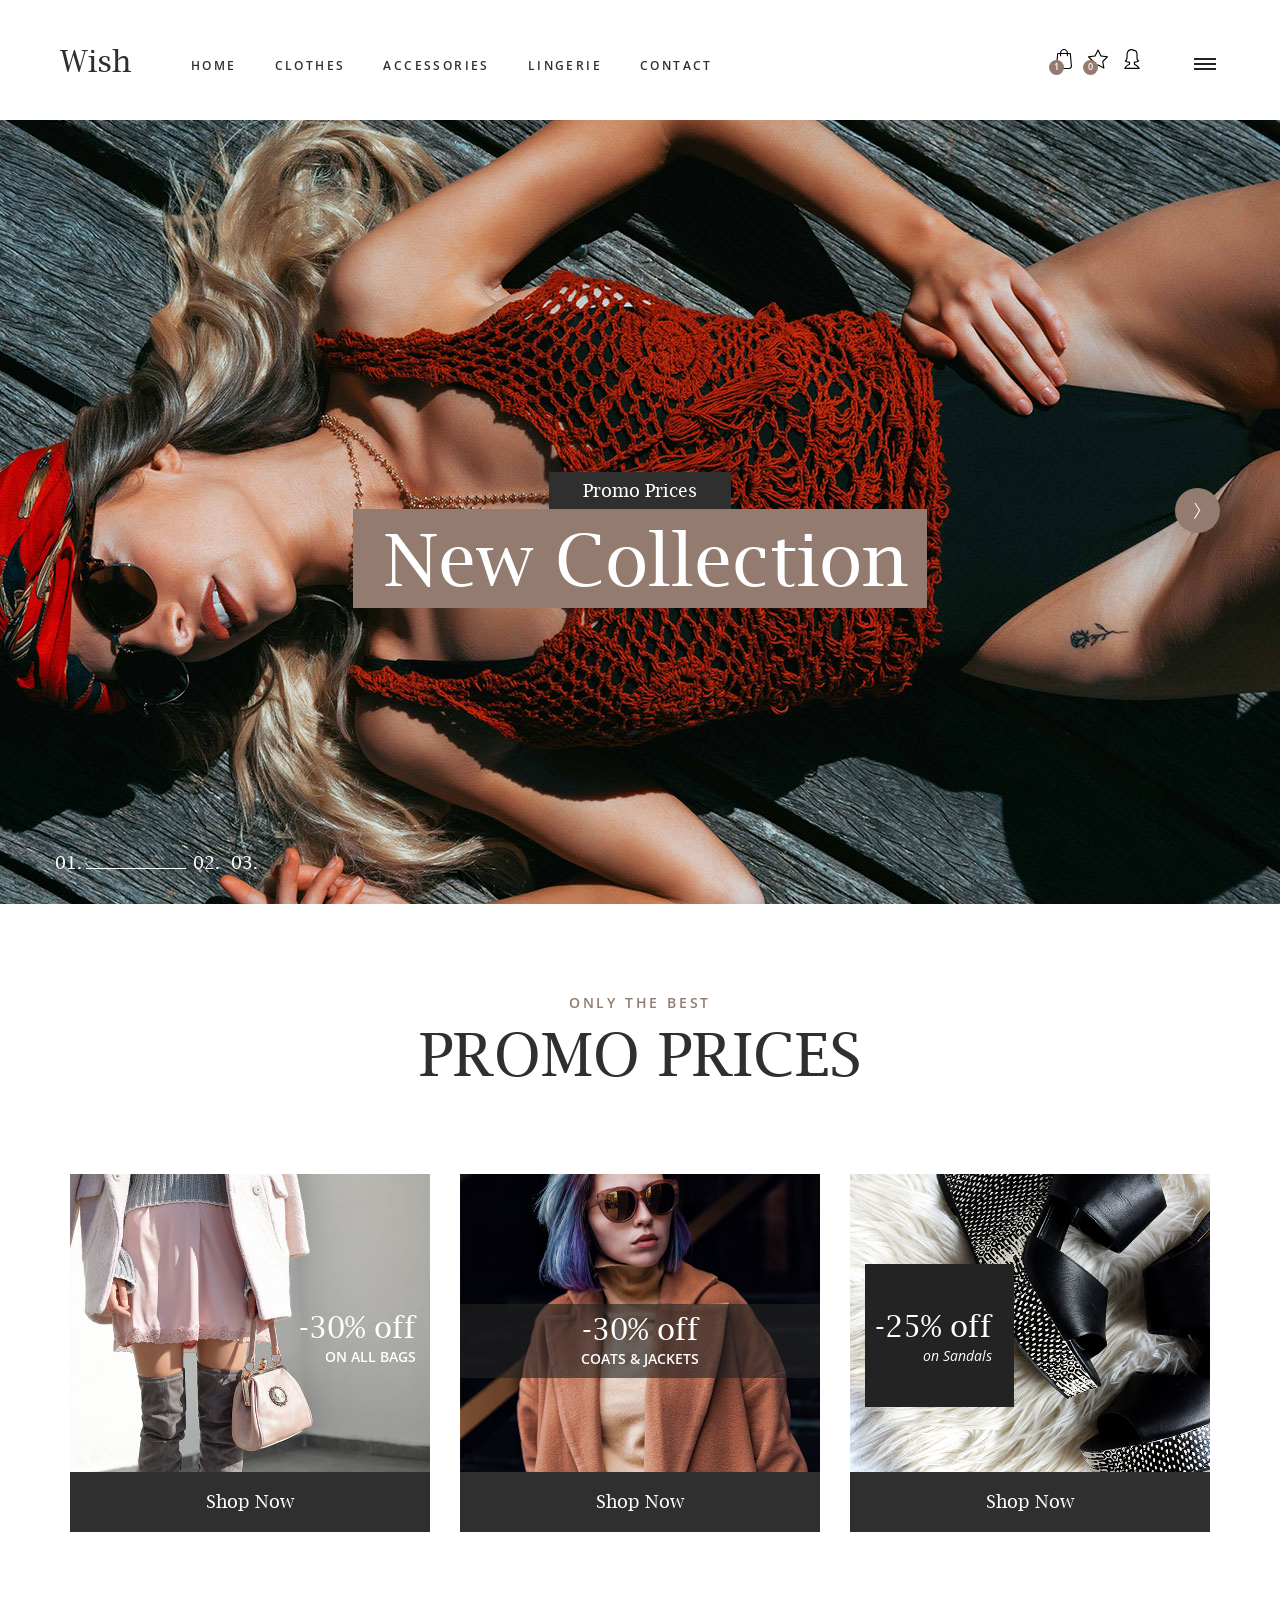
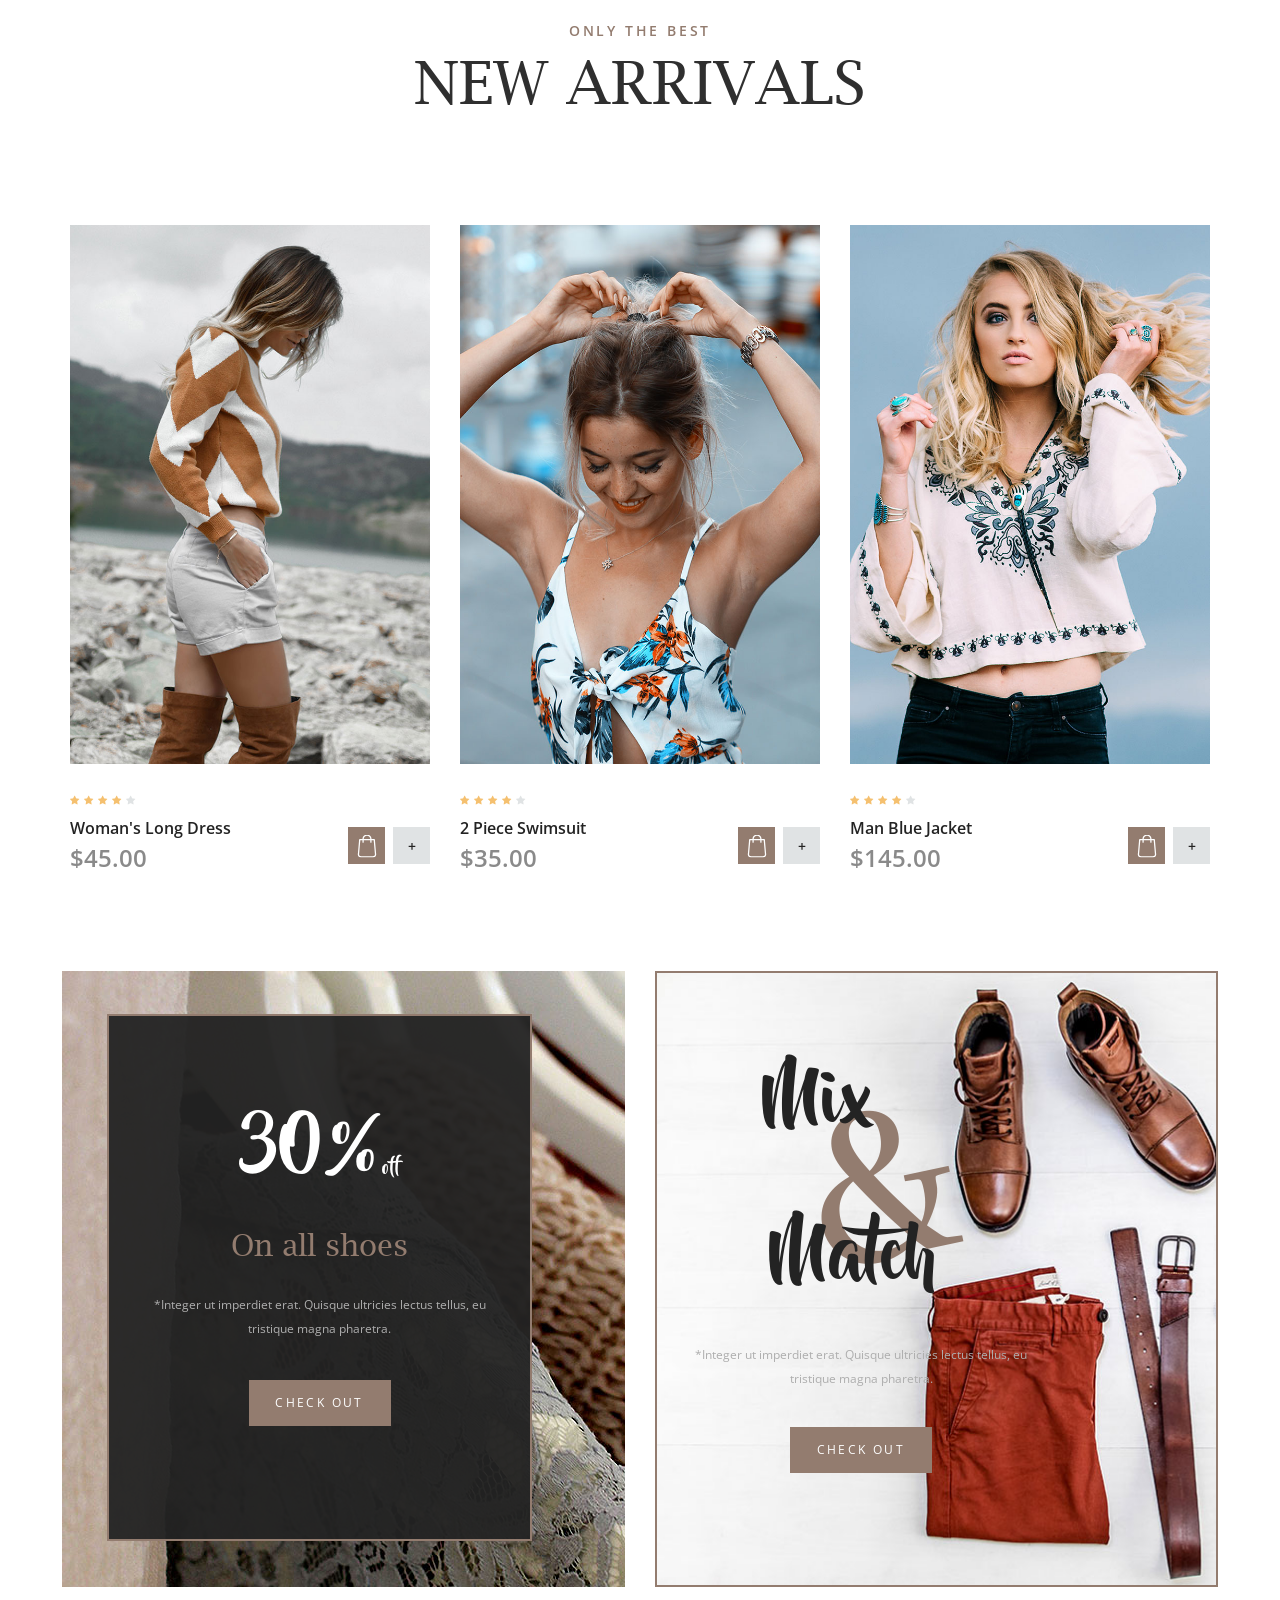
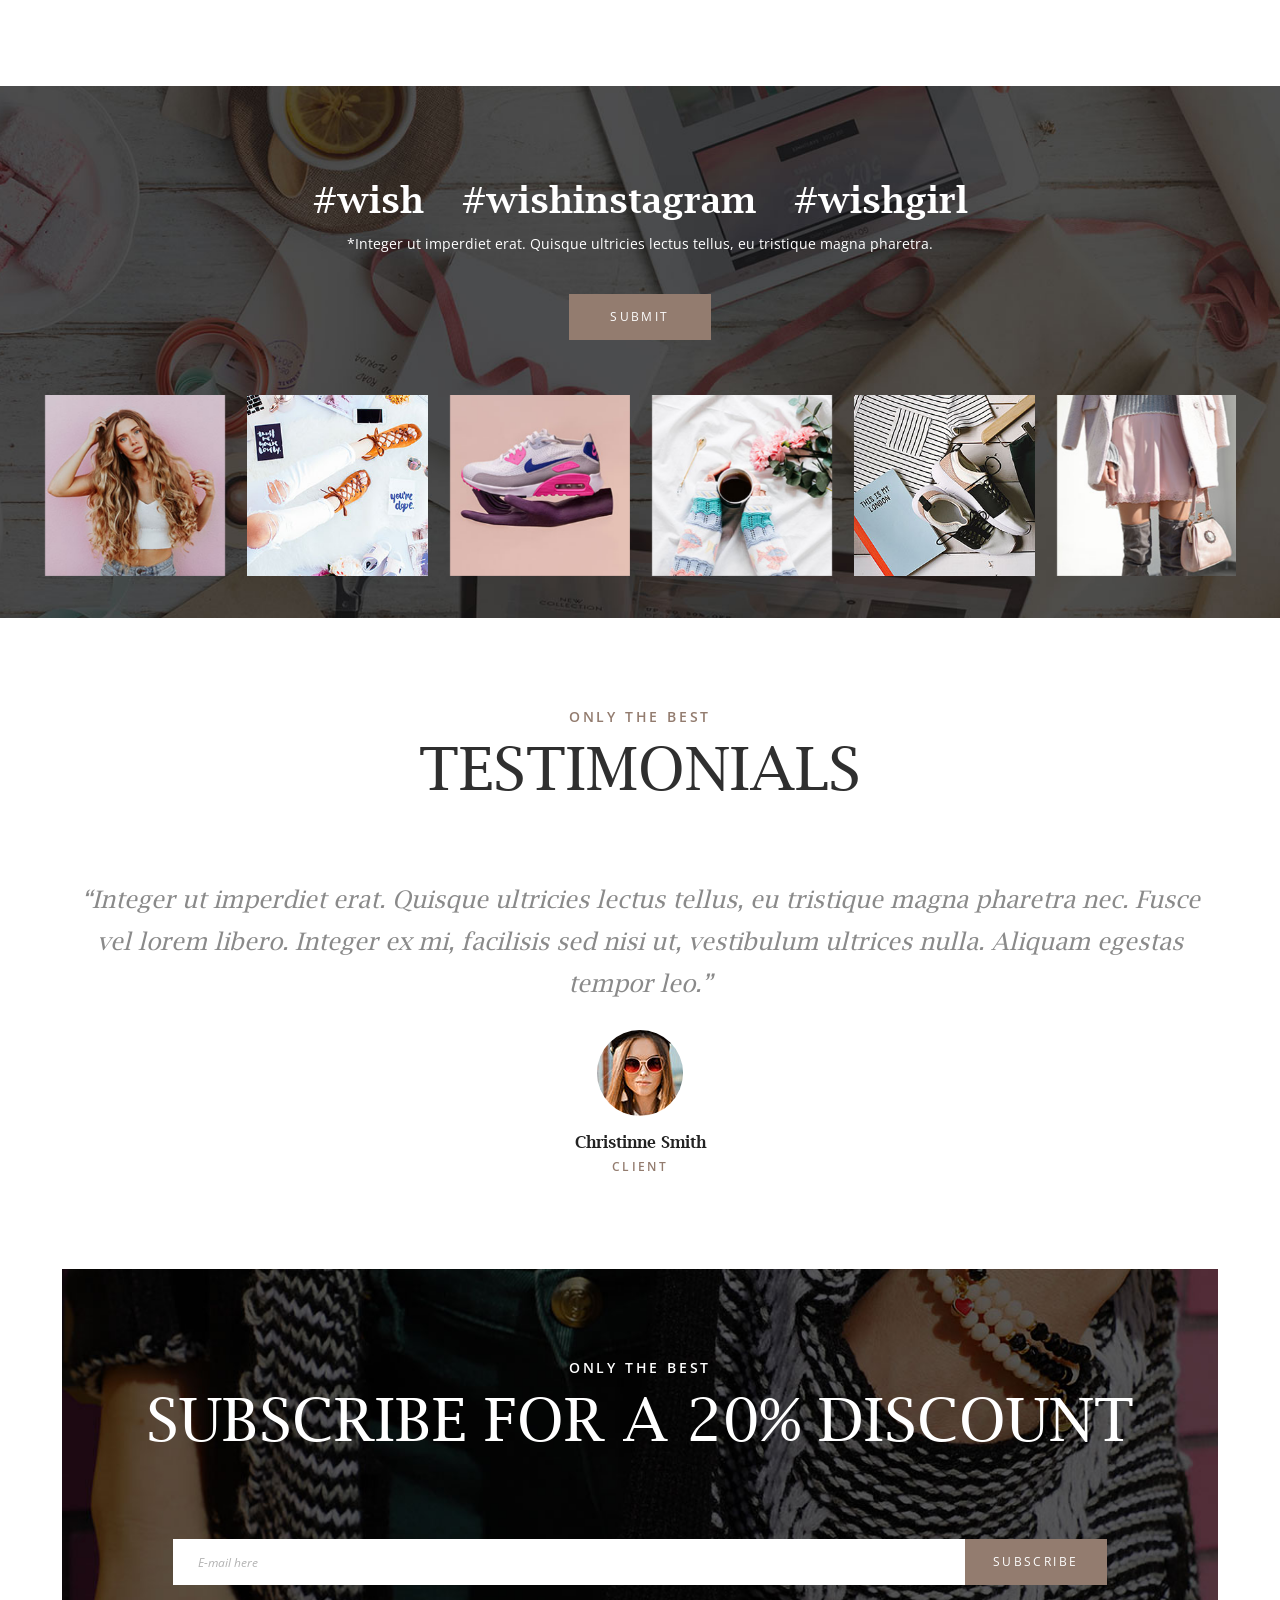
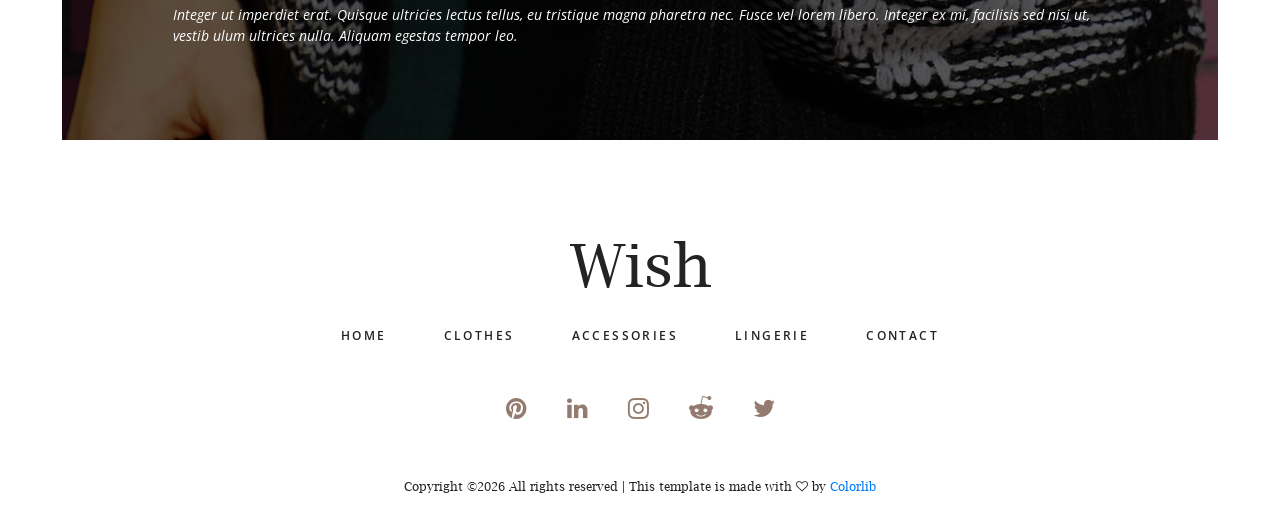
==== index.html @ 933dd378 "Web şablonu eklendi" ====
<!DOCTYPE html>
<html lang="en">
<head>
<title>Wish</title>
<meta charset="utf-8">
<meta http-equiv="X-UA-Compatible" content="IE=edge">
<meta name="description" content="Wish shop project">
<meta name="viewport" content="width=device-width, initial-scale=1">
<link rel="stylesheet" type="text/css" href="styles/bootstrap4/bootstrap.min.css">
<link href="plugins/font-awesome-4.7.0/css/font-awesome.min.css" rel="stylesheet" type="text/css">
<link rel="stylesheet" type="text/css" href="plugins/OwlCarousel2-2.2.1/owl.carousel.css">
<link rel="stylesheet" type="text/css" href="plugins/OwlCarousel2-2.2.1/owl.theme.default.css">
<link rel="stylesheet" type="text/css" href="plugins/OwlCarousel2-2.2.1/animate.css">
<link href="plugins/colorbox/colorbox.css" rel="stylesheet" type="text/css">
<link rel="stylesheet" type="text/css" href="styles/main_styles.css">
<link rel="stylesheet" type="text/css" href="styles/responsive.css">
</head>
<body>

<div class="super_container">
	
	<!-- Header -->

	<header class="header">
		<div class="header_inner d-flex flex-row align-items-center justify-content-start">
			<div class="logo"><a href="#">Wish</a></div>
			<nav class="main_nav">
				<ul>
					<li><a href="#">home</a></li>
					<li><a href="categories.html">clothes</a></li>
					<li><a href="categories.html">accessories</a></li>
					<li><a href="categories.html">lingerie</a></li>
					<li><a href="contact.html">contact</a></li>
				</ul>
			</nav>
			<div class="header_content ml-auto">
				<div class="search header_search">
					<form action="#">
						<input type="search" class="search_input" required="required">
						<button type="submit" id="search_button" class="search_button"><img src="images/magnifying-glass.svg" alt=""></button>
					</form>
				</div>
				<div class="shopping">
					<!-- Cart -->
					<a href="#">
						<div class="cart">
							<img src="images/shopping-bag.svg" alt="">
							<div class="cart_num_container">
								<div class="cart_num_inner">
									<div class="cart_num">1</div>
								</div>
							</div>
						</div>
					</a>
					<!-- Star -->
					<a href="#">
						<div class="star">
							<img src="images/star.svg" alt="">
							<div class="star_num_container">
								<div class="star_num_inner">
									<div class="star_num">0</div>
								</div>
							</div>
						</div>
					</a>
					<!-- Avatar -->
					<a href="#">
						<div class="avatar">
							<img src="images/avatar.svg" alt="">
						</div>
					</a>
				</div>
			</div>

			<div class="burger_container d-flex flex-column align-items-center justify-content-around menu_mm"><div></div><div></div><div></div></div>
		</div>
	</header>

	<!-- Menu -->

	<div class="menu d-flex flex-column align-items-end justify-content-start text-right menu_mm trans_400">
		<div class="menu_close_container"><div class="menu_close"><div></div><div></div></div></div>
		<div class="logo menu_mm"><a href="#">Wish</a></div>
		<div class="search">
			<form action="#">
				<input type="search" class="search_input menu_mm" required="required">
				<button type="submit" id="search_button_menu" class="search_button menu_mm"><img class="menu_mm" src="images/magnifying-glass.svg" alt=""></button>
			</form>
		</div>
		<nav class="menu_nav">
			<ul class="menu_mm">
				<li class="menu_mm"><a href="#">home</a></li>
				<li class="menu_mm"><a href="#">clothes</a></li>
				<li class="menu_mm"><a href="#">accessories</a></li>
				<li class="menu_mm"><a href="#">lingerie</a></li>
				<li class="menu_mm"><a href="#">contact</a></li>
			</ul>
		</nav>
	</div>

	<!-- Home -->

	<div class="home">
		
		<!-- Home Slider -->

		<div class="home_slider_container">
			<div class="owl-carousel owl-theme home_slider">
				
				<!-- Home Slider Item -->
				<div class="owl-item">
					<div class="home_slider_background" style="background-image:url(images/home_slider_1.jpg)"></div>
					<div class="home_slider_content">
						<div class="home_slider_content_inner">
							<div class="home_slider_subtitle">Promo Prices</div>
							<div class="home_slider_title">New Collection</div>
						</div>	
					</div>
				</div>

				<!-- Home Slider Item -->
				<div class="owl-item">
					<div class="home_slider_background" style="background-image:url(images/home_slider_1.jpg)"></div>
					<div class="home_slider_content">
						<div class="home_slider_content_inner">
							<div class="home_slider_subtitle">Promo Prices</div>
							<div class="home_slider_title">New Collection</div>
						</div>	
					</div>
				</div>

				<!-- Home Slider Item -->
				<div class="owl-item">
					<div class="home_slider_background" style="background-image:url(images/home_slider_1.jpg)"></div>
					<div class="home_slider_content">
						<div class="home_slider_content_inner">
							<div class="home_slider_subtitle">Promo Prices</div>
							<div class="home_slider_title">New Collection</div>
						</div>	
					</div>
				</div>

			</div>
			
			<!-- Home Slider Nav -->

			<div class="home_slider_next d-flex flex-column align-items-center justify-content-center"><img src="images/arrow_r.png" alt=""></div>

			<!-- Home Slider Dots -->

			<div class="home_slider_dots_container">
				<div class="container">
					<div class="row">
						<div class="col">
							<div class="home_slider_dots">
								<ul id="home_slider_custom_dots" class="home_slider_custom_dots">
									<li class="home_slider_custom_dot active">01.<div></div></li>
									<li class="home_slider_custom_dot">02.<div></div></li>
									<li class="home_slider_custom_dot">03.<div></div></li>
								</ul>
							</div>
						</div>
					</div>
				</div>		
			</div>
		</div>
	</div>

	<!-- Promo -->

	<div class="promo">
		<div class="container">
			<div class="row">
				<div class="col">
					<div class="section_title_container text-center">
						<div class="section_subtitle">only the best</div>
						<div class="section_title">promo prices</div>
					</div>
				</div>
			</div>
			<div class="row promo_container">

				<!-- Promo Item -->
				<div class="col-lg-4 promo_col">
					<div class="promo_item">
						<div class="promo_image">
							<img src="images/promo_1.jpg" alt="">
							<div class="promo_content promo_content_1">
								<div class="promo_title">-30% off</div>
								<div class="promo_subtitle">on all bags</div>
							</div>
						</div>
						<div class="promo_link"><a href="#">Shop Now</a></div>
					</div>
				</div>

				<!-- Promo Item -->
				<div class="col-lg-4 promo_col">
					<div class="promo_item">
						<div class="promo_image">
							<img src="images/promo_2.jpg" alt="">
							<div class="promo_content promo_content_2">
								<div class="promo_title">-30% off</div>
								<div class="promo_subtitle">coats & jackets</div>
							</div>
						</div>
						<div class="promo_link"><a href="#">Shop Now</a></div>
					</div>
				</div>

				<!-- Promo Item -->
				<div class="col-lg-4 promo_col">
					<div class="promo_item">
						<div class="promo_image">
							<img src="images/promo_3.jpg" alt="">
							<div class="promo_content promo_content_3">
								<div class="promo_title">-25% off</div>
								<div class="promo_subtitle">on Sandals</div>
							</div>
						</div>
						<div class="promo_link"><a href="#">Shop Now</a></div>
					</div>
				</div>

			</div>
		</div>
	</div>

	<!-- New Arrivals -->

	<div class="arrivals">
		<div class="container">
			<div class="row">
				<div class="col">
					<div class="section_title_container text-center">
						<div class="section_subtitle">only the best</div>
						<div class="section_title">new arrivals</div>
					</div>
				</div>
			</div>
			<div class="row products_container">

				<!-- Product -->
				<div class="col-lg-4 product_col">
					<div class="product">
						<div class="product_image">
							<img src="images/product_1.jpg" alt="">
						</div>
						<div class="rating rating_4">
							<i class="fa fa-star"></i>
							<i class="fa fa-star"></i>
							<i class="fa fa-star"></i>
							<i class="fa fa-star"></i>
							<i class="fa fa-star"></i>
						</div>
						<div class="product_content clearfix">
							<div class="product_info">
								<div class="product_name"><a href="product.html">Woman's Long Dress</a></div>
								<div class="product_price">$45.00</div>
							</div>
							<div class="product_options">
								<div class="product_buy product_option"><img src="images/shopping-bag-white.svg" alt=""></div>
								<div class="product_fav product_option">+</div>
							</div>
						</div>
					</div>
				</div>

				<!-- Product -->
				<div class="col-lg-4 product_col">
					<div class="product">
						<div class="product_image">
							<img src="images/product_2.jpg" alt="">
						</div>
						<div class="rating rating_4">
							<i class="fa fa-star"></i>
							<i class="fa fa-star"></i>
							<i class="fa fa-star"></i>
							<i class="fa fa-star"></i>
							<i class="fa fa-star"></i>
						</div>
						<div class="product_content clearfix">
							<div class="product_info">
								<div class="product_name"><a href="product.html">2 Piece Swimsuit</a></div>
								<div class="product_price">$35.00</div>
							</div>
							<div class="product_options">
								<div class="product_buy product_option"><img src="images/shopping-bag-white.svg" alt=""></div>
								<div class="product_fav product_option">+</div>
							</div>
						</div>
					</div>
				</div>

				<!-- Product -->
				<div class="col-lg-4 product_col">
					<div class="product">
						<div class="product_image">
							<img src="images/product_3.jpg" alt="">
						</div>
						<div class="rating rating_4">
							<i class="fa fa-star"></i>
							<i class="fa fa-star"></i>
							<i class="fa fa-star"></i>
							<i class="fa fa-star"></i>
							<i class="fa fa-star"></i>
						</div>
						<div class="product_content clearfix">
							<div class="product_info">
								<div class="product_name"><a href="product.html">Man Blue Jacket</a></div>
								<div class="product_price">$145.00</div>
							</div>
							<div class="product_options">
								<div class="product_buy product_option"><img src="images/shopping-bag-white.svg" alt=""></div>
								<div class="product_fav product_option">+</div>
							</div>
						</div>
					</div>
				</div>

			</div>
		</div>
	</div>

	<!-- Extra -->

	<div class="extra clearfix">
		<div class="extra_promo extra_promo_1">
			<div class="extra_promo_image" style="background-image:url(images/extra_1.jpg)"></div>
			<div class="extra_1_content d-flex flex-column align-items-center justify-content-center text-center">
				<div class="extra_1_price">30%<span>off</span></div>
				<div class="extra_1_title">On all shoes</div>
				<div class="extra_1_text">*Integer ut imperdiet erat. Quisque ultricies lectus tellus, eu tristique magna pharetra.</div>
				<div class="button extra_1_button"><a href="checkout.html">check out</a></div>
			</div>
		</div>
		<div class="extra_promo extra_promo_2">
			<div class="extra_promo_image" style="background-image:url(images/extra_2.jpg)"></div>
			<div class="extra_2_content d-flex flex-column align-items-center justify-content-center text-center">
				<div class="extra_2_title">
					<div class="extra_2_center">&</div>
					<div class="extra_2_top">Mix</div>
					<div class="extra_2_bottom">Match</div>
				</div>
				<div class="extra_2_text">*Integer ut imperdiet erat. Quisque ultricies lectus tellus, eu tristique magna pharetra.</div>
				<div class="button extra_2_button"><a href="checkout.html">check out</a></div>
			</div>
		</div>
	</div>

	<!-- Gallery -->

	<div class="gallery">
		<div class="gallery_image" style="background-image:url(images/gallery.jpg)"></div>
		<div class="container">
			<div class="row">
				<div class="col">
					<div class="gallery_title text-center">
						<ul>
							<li><a href="#">#wish</a></li>
							<li><a href="#">#wishinstagram</a></li>
							<li><a href="#">#wishgirl</a></li>
						</ul>
					</div>
					<div class="gallery_text text-center">*Integer ut imperdiet erat. Quisque ultricies lectus tellus, eu tristique magna pharetra.</div>
					<div class="button gallery_button"><a href="#">submit</a></div>
				</div>
			</div>
		</div>	
		<div class="gallery_slider_container">
			
			<!-- Gallery Slider -->
			<div class="owl-carousel owl-theme gallery_slider">
				
				<!-- Gallery Item -->
				<div class="owl-item gallery_item">
					<a class="colorbox" href="images/gallery_1.jpg">
						<img src="images/gallery_1.jpg" alt="">
					</a>
				</div>

				<!-- Gallery Item -->
				<div class="owl-item gallery_item">
					<a class="colorbox" href="images/gallery_2.jpg">
						<img src="images/gallery_2.jpg" alt="">
					</a>
				</div>

				<!-- Gallery Item -->
				<div class="owl-item gallery_item">
					<a class="colorbox" href="images/gallery_3.jpg">
						<img src="images/gallery_3.jpg" alt="">
					</a>
				</div>

				<!-- Gallery Item -->
				<div class="owl-item gallery_item">
					<a class="colorbox" href="images/gallery_4.jpg">
						<img src="images/gallery_4.jpg" alt="">
					</a>
				</div>

				<!-- Gallery Item -->
				<div class="owl-item gallery_item">
					<a class="colorbox" href="images/gallery_5.jpg">
						<img src="images/gallery_5.jpg" alt="">
					</a>
				</div>

				<!-- Gallery Item -->
				<div class="owl-item gallery_item">
					<a class="colorbox" href="images/gallery_6.jpg">
						<img src="images/gallery_6.jpg" alt="">
					</a>
				</div>

			</div>
		</div>	
	</div>

	<!-- Testimonials -->

	<div class="testimonials">
		<div class="container">
			<div class="row">
				<div class="col">
					<div class="section_title_container text-center">
						<div class="section_subtitle">only the best</div>
						<div class="section_title">testimonials</div>
					</div>
				</div>
			</div>
			<div class="row test_slider_container">
				<div class="col">

					<!-- Testimonials Slider -->
					<div class="owl-carousel owl-theme test_slider text-center">

						<!-- Testimonial Item -->
						<div class="owl-item">
							<div class="test_text">“Integer ut imperdiet erat. Quisque ultricies lectus tellus, eu tristique magna pharetra nec. Fusce vel lorem libero. Integer ex mi, facilisis sed nisi ut, vestibulum ultrices nulla. Aliquam egestas tempor leo.”</div>
							<div class="test_content">
								<div class="test_image"><img src="images/testimonials.jpg" alt=""></div>
								<div class="test_name">Christinne Smith</div>
								<div class="test_title">client</div>
							</div>
						</div>

						<!-- Testimonial Item -->
						<div class="owl-item">
							<div class="test_text">“Integer ut imperdiet erat. Quisque ultricies lectus tellus, eu tristique magna pharetra nec. Fusce vel lorem libero. Integer ex mi, facilisis sed nisi ut, vestibulum ultrices nulla. Aliquam egestas tempor leo.”</div>
							<div class="test_content">
								<div class="test_image"><img src="images/testimonials.jpg" alt=""></div>
								<div class="test_name">Christinne Smith</div>
								<div class="test_title">client</div>
							</div>
						</div>

						<!-- Testimonial Item -->
						<div class="owl-item">
							<div class="test_text">“Integer ut imperdiet erat. Quisque ultricies lectus tellus, eu tristique magna pharetra nec. Fusce vel lorem libero. Integer ex mi, facilisis sed nisi ut, vestibulum ultrices nulla. Aliquam egestas tempor leo.”</div>
							<div class="test_content">
								<div class="test_image"><img src="images/testimonials.jpg" alt=""></div>
								<div class="test_name">Christinne Smith</div>
								<div class="test_title">client</div>
							</div>
						</div>

					</div>

				</div>
			</div>
		</div>
	</div>

	<!-- Newsletter -->

	<div class="newsletter">
		<div class="newsletter_content">
			<div class="newsletter_image" style="background-image:url(images/newsletter.jpg)"></div>
			<div class="container">
				<div class="row">
					<div class="col">
						<div class="section_title_container text-center">
							<div class="section_subtitle">only the best</div>
							<div class="section_title">subscribe for a 20% discount</div>
						</div>
					</div>
				</div>
				<div class="row newsletter_container">
					<div class="col-lg-10 offset-lg-1">
						<div class="newsletter_form_container">
							<form action="#">
								<input type="email" class="newsletter_input" required="required" placeholder="E-mail here">
								<button type="submit" class="newsletter_button">subscribe</button>
							</form>
						</div>
						<div class="newsletter_text">Integer ut imperdiet erat. Quisque ultricies lectus tellus, eu tristique magna pharetra nec. Fusce vel lorem libero. Integer ex mi, facilisis sed nisi ut, vestib ulum ultrices nulla. Aliquam egestas tempor leo.</div>
					</div>
				</div>
			</div>
		</div>
	</div>

	<!-- Footer -->

	<footer class="footer">
		<div class="container">
			<div class="row">
				<div class="col text-center">
					<div class="footer_logo"><a href="#">Wish</a></div>
					<nav class="footer_nav">
						<ul>
							<li><a href="index.html">home</a></li>
							<li><a href="categories.html">clothes</a></li>
							<li><a href="categories.html">accessories</a></li>
							<li><a href="categories.html">lingerie</a></li>
							<li><a href="contact.html">contact</a></li>
						</ul>
					</nav>
					<div class="footer_social">
						<ul>
							<li><a href="#"><i class="fa fa-pinterest" aria-hidden="true"></i></a></li>
							<li><a href="#"><i class="fa fa-linkedin" aria-hidden="true"></i></a></li>
							<li><a href="#"><i class="fa fa-instagram" aria-hidden="true"></i></a></li>
							<li><a href="#"><i class="fa fa-reddit-alien" aria-hidden="true"></i></a></li>
							<li><a href="#"><i class="fa fa-twitter" aria-hidden="true"></i></a></li>
						</ul>
					</div>
					<div class="copyright"><!-- Link back to Colorlib can't be removed. Template is licensed under CC BY 3.0. -->
Copyright &copy;<script>document.write(new Date().getFullYear());</script> All rights reserved | This template is made with <i class="fa fa-heart-o" aria-hidden="true"></i> by <a href="https://colorlib.com" target="_blank">Colorlib</a>
<!-- Link back to Colorlib can't be removed. Template is licensed under CC BY 3.0. --></div>
				</div>
			</div>
		</div>
	</footer>
</div>

<script src="js/jquery-3.2.1.min.js"></script>
<script src="styles/bootstrap4/popper.js"></script>
<script src="styles/bootstrap4/bootstrap.min.js"></script>
<script src="plugins/OwlCarousel2-2.2.1/owl.carousel.js"></script>
<script src="plugins/easing/easing.js"></script>
<script src="plugins/parallax-js-master/parallax.min.js"></script>
<script src="plugins/colorbox/jquery.colorbox-min.js"></script>
<script src="js/custom.js"></script>
</body>
</html>
---- plugins/colorbox/colorbox.css ----
/*
    Colorbox Core Style:
    The following CSS is consistent between example themes and should not be altered.
*/
#colorbox, #cboxOverlay, #cboxWrapper{position:absolute; top:0; left:0; z-index:9999; overflow:hidden; -webkit-transform: translate3d(0,0,0);}
#cboxWrapper {max-width:none;}
#cboxOverlay{position:fixed; width:100%; height:100%;}
#cboxMiddleLeft, #cboxBottomLeft{clear:left;}
#cboxContent{position:relative;}
#cboxLoadedContent{overflow:auto; -webkit-overflow-scrolling: touch;}
#cboxTitle{margin:0;}
#cboxLoadingOverlay, #cboxLoadingGraphic{position:absolute; top:0; left:0; width:100%; height:100%;}
#cboxPrevious, #cboxNext, #cboxClose, #cboxSlideshow{cursor:pointer;}
.cboxPhoto{float:left; margin:auto; border:0; display:block; max-width:none; -ms-interpolation-mode:bicubic;}
.cboxIframe{width:100%; height:100%; display:block; border:0; padding:0; margin:0;}
#colorbox, #cboxContent, #cboxLoadedContent{box-sizing:content-box; -moz-box-sizing:content-box; -webkit-box-sizing:content-box;}

/* 
    User Style:
    Change the following styles to modify the appearance of Colorbox.  They are
    ordered & tabbed in a way that represents the nesting of the generated HTML.
*/
#cboxOverlay
{
    /*background:url(images/overlay.png) repeat 0 0;*/
    background: rgba(0,0,0,0.95);
    opacity: 0.9; filter: alpha(opacity = 90);
}
#colorbox{outline:0;}
    #cboxTopLeft{width:21px; height:21px; background:url(images/controls.png) no-repeat -101px 0;}
    #cboxTopRight{width:21px; height:21px; background:url(images/controls.png) no-repeat -130px 0;}
    #cboxBottomLeft{width:21px; height:21px; background:url(images/controls.png) no-repeat -101px -29px;}
    #cboxBottomRight{width:21px; height:21px; background:url(images/controls.png) no-repeat -130px -29px;}
    #cboxMiddleLeft{width:21px; background:url(images/controls.png) left top repeat-y;}
    #cboxMiddleRight{width:21px; background:url(images/controls.png) right top repeat-y;}
    #cboxTopCenter{height:21px; background:url(images/border.png) 0 0 repeat-x;}
    #cboxBottomCenter{height:21px; background:url(images/border.png) 0 -29px repeat-x;}
    #cboxContent{background:#fff; overflow:hidden;}
        .cboxIframe{background:#fff;}
        #cboxError{padding:50px; border:1px solid #ccc;}
        #cboxLoadedContent{margin-bottom:28px;}
        #cboxTitle{position:absolute; bottom:4px; left:0; text-align:center; width:100%; color:#949494;}
        #cboxCurrent{position:absolute; bottom:4px; left:58px; color:#949494;}
        #cboxLoadingOverlay{background:url(images/loading_background.png) no-repeat center center;}
        #cboxLoadingGraphic{background:url(images/loading.gif) no-repeat center center;}

        /* these elements are buttons, and may need to have additional styles reset to avoid unwanted base styles */
        #cboxPrevious, #cboxNext, #cboxSlideshow, #cboxClose {border:0; padding:0; margin:0; overflow:visible; width:auto; background:none; }
        
        /* avoid outlines on :active (mouseclick), but preserve outlines on :focus (tabbed navigating) */
        #cboxPrevious:active, #cboxNext:active, #cboxSlideshow:active, #cboxClose:active {outline:0;}

        #cboxSlideshow{position:absolute; bottom:4px; right:30px; color:#0092ef;}
        #cboxPrevious{position:absolute; bottom:0; left:0; background:url(images/controls.png) no-repeat -75px 0; width:25px; height:25px; text-indent:-9999px;}
        #cboxPrevious:hover{background-position:-75px -25px;}
        #cboxNext{position:absolute; bottom:0; left:27px; background:url(images/controls.png) no-repeat -50px 0; width:25px; height:25px; text-indent:-9999px;}
        #cboxNext:hover{background-position:-50px -25px;}
        #cboxClose{position:absolute; bottom:0; right:0; background:url(images/controls.png) no-repeat -25px 0; width:25px; height:25px; text-indent:-9999px;}
        #cboxClose:hover{background-position:-25px -25px;}

/*
  The following fixes a problem where IE7 and IE8 replace a PNG's alpha transparency with a black fill
  when an alpha filter (opacity change) is set on the element or ancestor element.  This style is not applied to or needed in IE9.
  See: http://jacklmoore.com/notes/ie-transparency-problems/
*/
.cboxIE #cboxTopLeft,
.cboxIE #cboxTopCenter,
.cboxIE #cboxTopRight,
.cboxIE #cboxBottomLeft,
.cboxIE #cboxBottomCenter,
.cboxIE #cboxBottomRight,
.cboxIE #cboxMiddleLeft,
.cboxIE #cboxMiddleRight {
    filter: progid:DXImageTransform.Microsoft.gradient(startColorstr=#00FFFFFF,endColorstr=#00FFFFFF);
}
---- styles/main_styles.css ----
@charset "utf-8";
/* CSS Document */

/******************************

[Table of Contents]

1. Fonts
2. Body and some general stuff
3. Header
	3.1 Header - Logo
	3.2 Header - Main Navigation
	3.3 Header - Search
	3.4 Header - Shopping
	3.5 Header - Burger
4. Home
	4.1 Home Slider
5. Menu
6. Promo
7. New Arrivals
8. Extra
9. Gallery
10. Testimonials
11. Newsletter
12. Footer


******************************/

/***********
1. Fonts
***********/

@import url('https://fonts.googleapis.com/css?family=Open+Sans:300,400,600,700,800');
@font-face
{
	font-family: 'Lucida';
	src: url('../fonts/lucida_bright_regular.ttf')  format('truetype');
}
@font-face
{
	font-family: 'Lucida';
	src: url('../fonts/lucida_bright_demi.ttf')  format('truetype');
	font-weight: 700;
}
@font-face
{
	font-family: 'Beyond';
	src: url('../fonts/beyond_the_mountains.otf')  format('opentype'),
		 url('../fonts/beyond_the_mountains.ttf')  format('truetype');
}

/*********************************
2. Body and some general stuff
*********************************/

*
{
	margin: 0;
	padding: 0;
	-webkit-font-smoothing: antialiased;
	-webkit-text-shadow: rgba(0,0,0,.01) 0 0 1px;
	text-shadow: rgba(0,0,0,.01) 0 0 1px;
}
body
{
	font-family: 'Open Sans', sans-serif;
	font-size: 14px;
	font-weight: 400;
	background: #FFFFFF;
	color: #2f2f2f;
}
div
{
	display: block;
	position: relative;
	-webkit-box-sizing: border-box;
    -moz-box-sizing: border-box;
    box-sizing: border-box;
}
ul
{
	list-style: none;
	margin-bottom: 0px;
}
p
{
	font-family: 'Open Sans', sans-serif;
	font-size: 14px;
	line-height: 2;
	font-weight: 400;
	color: #929191;
	-webkit-font-smoothing: antialiased;
	-webkit-text-shadow: rgba(0,0,0,.01) 0 0 1px;
	text-shadow: rgba(0,0,0,.01) 0 0 1px;
}
p a
{
	display: inline;
	position: relative;
	color: inherit;
	border-bottom: solid 1px #ffa07f;
	-webkit-transition: all 200ms ease;
	-moz-transition: all 200ms ease;
	-ms-transition: all 200ms ease;
	-o-transition: all 200ms ease;
	transition: all 200ms ease;
}
a, a:hover, a:visited, a:active, a:link
{
	text-decoration: none;
	-webkit-font-smoothing: antialiased;
	-webkit-text-shadow: rgba(0,0,0,.01) 0 0 1px;
	text-shadow: rgba(0,0,0,.01) 0 0 1px;
}
p a:active
{
	position: relative;
	color: #FF6347;
}
p a:hover
{
	color: #FFFFFF;
	background: #ffa07f;
}
p a:hover::after
{
	opacity: 0.2;
}
::selection
{
	
}
p::selection
{
	
}
h1{font-size: 48px;}
h2{font-size: 36px;}
h3{font-size: 24px;}
h4{font-size: 18px;}
h5{font-size: 14px;}
h1, h2, h3, h4, h5, h6
{
	font-family: 'Open Sans', sans-serif;
	-webkit-font-smoothing: antialiased;
	-webkit-text-shadow: rgba(0,0,0,.01) 0 0 1px;
	text-shadow: rgba(0,0,0,.01) 0 0 1px;
}
h1::selection, 
h2::selection, 
h3::selection, 
h4::selection, 
h5::selection, 
h6::selection
{
	
}
.form-control
{
	color: #db5246;
}
section
{
	display: block;
	position: relative;
	box-sizing: border-box;
}
.clear
{
	clear: both;
}
.clearfix::before, .clearfix::after
{
	content: "";
	display: table;
}
.clearfix::after
{
	clear: both;
}
.clearfix
{
	zoom: 1;
}
.float_left
{
	float: left;
}
.float_right
{
	float: right;
}
.trans_200
{
	-webkit-transition: all 200ms ease;
	-moz-transition: all 200ms ease;
	-ms-transition: all 200ms ease;
	-o-transition: all 200ms ease;
	transition: all 200ms ease;
}
.trans_300
{
	-webkit-transition: all 300ms ease;
	-moz-transition: all 300ms ease;
	-ms-transition: all 300ms ease;
	-o-transition: all 300ms ease;
	transition: all 300ms ease;
}
.trans_400
{
	-webkit-transition: all 400ms ease;
	-moz-transition: all 400ms ease;
	-ms-transition: all 400ms ease;
	-o-transition: all 400ms ease;
	transition: all 400ms ease;
}
.trans_500
{
	-webkit-transition: all 500ms ease;
	-moz-transition: all 500ms ease;
	-ms-transition: all 500ms ease;
	-o-transition: all 500ms ease;
	transition: all 500ms ease;
}
.fill_height
{
	height: 100%;
}
.super_container
{
	width: 100%;
	overflow: hidden;
}
.prlx_parent
{
	overflow: hidden;
}
.prlx
{
	height: 130% !important;
}
.nopadding
{
	padding: 0px !important;
}
.section_title_container
{

}
.section_subtitle
{
	font-size: 14px;
	font-weight: 600;
	color: #937c6f;
	text-transform: uppercase;
	letter-spacing: 0.2em;
}
.section_title
{
	font-family: 'Lucida', serif;
	font-size: 60px;
	text-transform: uppercase;
	color: #2f2f2f;
	margin-top: -4px;
}
.button
{
	width: 142px;
	height: 46px;
	background: #937c6f;
	text-align: center;
	-webkit-transition: all 200ms ease;
	-moz-transition: all 200ms ease;
	-ms-transition: all 200ms ease;
	-o-transition: all 200ms ease;
	transition: all 200ms ease;
}
.button a
{
	display: block;
	font-size: 12px;
	text-transform: uppercase;
	color: #FFFFFF;
	letter-spacing: 0.2em;
	line-height: 46px;
	-webkit-transition: all 200ms ease;
	-moz-transition: all 200ms ease;
	-ms-transition: all 200ms ease;
	-o-transition: all 200ms ease;
	transition: all 200ms ease;
}
.button:hover
{
	background: #e0e3e4;
}
.button:hover a
{
	color: #232323;
}

/*********************************
3. Header
*********************************/

.header
{
	position: fixed;
	top: 0;
	left: 0;
	width: 100%;
	height: 120px;
	background: #FFFFFF;
	z-index: 100;
	padding-left: 60px;
	padding-right: 64px;
	-webkit-transition: all 200ms ease;
	-moz-transition: all 200ms ease;
	-ms-transition: all 200ms ease;
	-o-transition: all 200ms ease;
	transition: all 200ms ease;
}
.header.scrolled
{
	height: 80px;
}
.header_inner
{
	width: 100%;
	height: 100%;
}

/*********************************
3.1 Header - Logo
*********************************/

.logo a
{
	font-family: 'Lucida', serif;
	font-size: 30px;
	color: #2f2f2f;
}

/*********************************
3.2 Header - Main Navigation
*********************************/

.main_nav
{
	padding-left: 252px;
	-webkit-transform: translateY(4px);
	-moz-transform: translateY(4px);
	-ms-transform: translateY(4px);
	-o-transform: translateY(4px);
	transform: translateY(4px);
}
.main_nav ul li
{
	display: inline-block;
	margin-right: 50px;
}
.main_nav ul li:last-child
{
	margin-right: 0;
}
.main_nav ul li a
{
	font-size: 12px;
	text-transform: uppercase;
	color: #2f2f2f;
	font-weight: 600;
	letter-spacing: 0.2em;
	-webkit-transition: all 200ms ease;
	-moz-transition: all 200ms ease;
	-ms-transition: all 200ms ease;
	-o-transition: all 200ms ease;
	transition: all 200ms ease;
}
.main_nav ul li a:hover
{
	color: #937c6f;
}

/*********************************
3.3 Header - Search
*********************************/

.search
{
	display: inline-block;
	width: 400px;
	-webkit-transform: translateY(2px);
	-moz-transform: translateY(2px);
	-ms-transform: translateY(2px);
	-o-transform: translateY(2px);
	transform: translateY(2px);
}
.search_input
{
	width: 100%;
	height: 43px;
	background: #f9f5f5;
	border: none;
	outline: none;
	padding-left: 20px;
}
.search_button
{
	position: absolute;
	top: 45%;
	-webkit-transform: translateY(-50%);
	-moz-transform: translateY(-50%);
	-ms-transform: translateY(-50%);
	-o-transform: translateY(-50%);
	transform: translateY(-50%);
	right: 10px;
	width: 19px;
	height: 19px;
	background: transparent;
	border: none;
	outline: none;
}
.search_button:focus
{
	outline: none !important;
}
.search_button img
{
	max-width: 100%;
}

/*********************************
3.4 Header - Shopping
*********************************/

.shopping
{
	display: inline-block;
	margin-left: 111px;
	padding-right: 161px;
	-webkit-transform: translateY(-2px);
	-moz-transform: translateY(-2px);
	-ms-transform: translateY(-2px);
	-o-transform: translateY(-2px);
	transform: translateY(-2px);
}
.shopping a
{
	display: inline-block;
	margin-right: 10px;
}
.shopping a:last-child
{
	margin-right: 0;
}
.cart_num_container,
.star_num_container
{
	position: absolute;
	top: 13px;
	left: -5px;
	width: 15px;
	height: 15px;
	background: #937c6f;
	border-radius: 50%;
}
.cart_num_inner,
.star_num_inner
{
	width: 100%;
	height: 100%;
}
.cart_num,
.star_num
{
	position: absolute;
	top: 50%;
	left: 50%;
	-webkit-transform: translate(-50%, -50%);
	-moz-transform: translate(-50%, -50%);
	-ms-transform: translate(-50%, -50%);
	-o-transform: translate(-50%, -50%);
	transform: translate(-50%, -50%);
	font-size: 9px;
	font-weight: 600;
	color: #FFFFFF;
}
.star img
{
	width: 20px;
	height: 20px;
}
.avatar img
{
	width: 20px;
	height: 20px;
}

/*********************************
3.5 Header - Burger
*********************************/

.burger_container
{
	position: absolute;
	top: calc(50% + 4px);
	-webkit-transform: translateY(-50%);
	-moz-transform: translateY(-50%);
	-ms-transform: translateY(-50%);
	-o-transform: translateY(-50%);
	transform: translateY(-50%);
	right: 0;
	width: 22px;
	height: 16px;
	cursor: pointer;
}
.burger_container div
{
	width: 100%;
	height: 2px;
	background: #232323;
	-webkit-transition: all 200ms ease;
	-moz-transition: all 200ms ease;
	-ms-transition: all 200ms ease;
	-o-transition: all 200ms ease;
	transition: all 200ms ease;
	pointer-events: none;
}
.burger_container:hover div
{
	background: #937c6f;
}

/*********************************
4. Home
*********************************/

.home
{
	width: 100%;
	height: 904px;
	background: #FFFFFF;
}

/*********************************
4.1 Home Slider
*********************************/

.home_slider_container
{
	width: 100%;
	height: 100%;
}
.home_slider_background
{
	position: absolute;
	top: 0;
	left: 0;
	width: 100%;
	height: 100%;
	background-repeat: no-repeat;
	background-size: cover;
	background-position: center center;
}
.home_slider_content
{
	position: absolute;
	top: 56.3%;
	left: 50%;
	-webkit-transform: translateX(-50%);
	-moz-transform: translateX(-50%);
	-ms-transform: translateX(-50%);
	-o-transform: translateX(-50%);
	transform: translateX(-50%);
	z-index: 10;
}
.home_slider_content_inner
{
	background: #937c6f;
}
.home_slider_title
{
	font-family: 'Lucida', serif;
	font-size: 72px;
	color: #FFFFFF;
	height: 99px;
	line-height: 99px;
	padding-left: 31px;
	padding-right: 19px;
	white-space: nowrap;
}
.home_slider_subtitle
{
	position: absolute;
	left: 50%;
	-webkit-transform: translateX(-50%);
	-moz-transform: translateX(-50%);
	-ms-transform: translateX(-50%);
	-o-transform: translateX(-50%);
	transform: translateX(-50%);
	top: -37px;
	height: 37px;
	background: #2f2f2f;
	color: #FFFFFF;
	padding-left: 34px;
	padding-right: 34px;
	line-height: 37px;
	font-family: 'Lucida', serif;
	font-size: 18px;
	white-space: nowrap;
}
.home_slider_next
{
	position: absolute;
	top: 54%;
	right: 60px;
	width: 45px;
	height: 45px;
	background: #937c6f;
	z-index: 10;
	border-radius: 50%;
	cursor: pointer;
	-webkit-transition: all 200ms ease;
	-moz-transition: all 200ms ease;
	-ms-transition: all 200ms ease;
	-o-transition: all 200ms ease;
	transition: all 200ms ease;
}
.home_slider_next:hover
{
	background: #2f2f2f;
}
.home_slider_dots_container
{
	position: absolute;
	bottom: 0;
	left: 0;
	width: 100%;
	z-index: 10;
}
.home_slider_dots
{
	display: inline-block;
	position: absolute;
	top: -54px;
	left: 0;
}
.home_slider_dots ul
{
	display: inline-block;
}
.home_slider_dots ul li
{
	display: inline-block;
	position: relative;
	font-family: 'Lucida', serif;
	font-size: 18px;
	color: #FFFFFF;
	margin-right: 7px;
	cursor: pointer;
}
.home_slider_dots ul li:last-child
{
	margin-right: 0;
}
.home_slider_custom_dot div
{
	display: inline-block;
	width: 0px;
	height: 1px;
	background: #FFFFFF;
	-webkit-transition: all 200ms ease;
	-moz-transition: all 200ms ease;
	-ms-transition: all 200ms ease;
	-o-transition: all 200ms ease;
	transition: all 200ms ease;
	margin-left: 4px;
	margin-right: -4px;
}
.home_slider_custom_dot.active div
{
	width: 100px;
}
.home_slider .owl-dots
{
	display: none !important;
}

/*********************************
5. Menu
*********************************/

.menu
{
	position: fixed;
	top: 0;
	right: -400px;
	width: 400px;
	height: 100vh;
	background: #FFFFFF;
	z-index: 101;
	padding-right: 60px;
	padding-top: 87px;
	padding-left: 50px;
}
.menu.active
{
	right: 0;
}
.menu_close_container
{
	position: absolute;
	top: 30px;
	right: 60px;
	width: 18px;
	height: 18px;
	transform-origin: center center;
	-webkit-transform: rotate(45deg);
	-moz-transform: rotate(45deg);
	-ms-transform: rotate(45deg);
	-o-transform: rotate(45deg);
	transform: rotate(45deg);
	cursor: pointer;
}
.menu_close
{
	width: 100%;
	height: 100%;
	transform-style: preserve-3D;
}
.menu_close div
{
	width: 100%;
	height: 2px;
	background: #232323;
	top: 8px;
	-webkit-transition: all 200ms ease;
	-moz-transition: all 200ms ease;
	-ms-transition: all 200ms ease;
	-o-transition: all 200ms ease;
	transition: all 200ms ease;
}
.menu_close div:last-of-type
{
	-webkit-transform: rotate(90deg) translateX(-2px);
	-moz-transform: rotate(90deg) translateX(-2px);
	-ms-transform: rotate(90deg) translateX(-2px);
	-o-transform: rotate(90deg) translateX(-2px);
	transform: rotate(90deg) translateX(-2px);
	transform-origin: center;
}
.menu_close:hover div
{
	background: #937c6f;
}
.menu .logo
{
	margin-bottom: 60px;
}
.menu_nav ul li
{
	margin-bottom: 11px;
}
.menu_nav ul li a
{
	font-size: 12px;
	text-transform: uppercase;
	color: #2f2f2f;
	font-weight: 600;
	letter-spacing: 0.2em;
	-webkit-transition: all 200ms ease;
	-moz-transition: all 200ms ease;
	-ms-transition: all 200ms ease;
	-o-transition: all 200ms ease;
	transition: all 200ms ease;
}
.menu_nav ul li a:hover
{
	color: #937c6f;
}
.menu .search
{
	width: 100%;
	margin-bottom: 67px;
}

/*********************************
6. Promo
*********************************/

.promo
{
	padding-top: 88px;
}
.promo_container
{
	margin-top: 75px;
}
.promo_item
{
	width: 100%;
}
.promo_image
{
	width: 100%;
}
.promo_image img
{
	max-width: 100%;
}
.promo_link
{
	width: 100%;
	height: 60px;
	background: #2f2f2f;
	text-align: center;
	-webkit-transition: all 200ms ease;
	-moz-transition: all 200ms ease;
	-ms-transition: all 200ms ease;
	-o-transition: all 200ms ease;
	transition: all 200ms ease;
}
.promo_link a
{
	display: block;
	font-family: 'Lucida', serif;
	font-size: 18px;
	color: #FFFFFF;
	line-height: 60px;
	-webkit-transition: all 200ms ease;
	-moz-transition: all 200ms ease;
	-ms-transition: all 200ms ease;
	-o-transition: all 200ms ease;
	transition: all 200ms ease;
}
.promo_link:hover
{
	background: #222222;
}
.promo_link:hover a
{
	color: #937c6f;
}
.promo_content
{
	position: absolute;
	top: 43.6%;
	z-index: 1;
}
.promo_content_1
{
	right: 0;
	text-align: right;
	padding-right: 14px;
}
.promo_content_2
{
	left: 0;
	width: 100%;
	text-align: center;
	background: rgba(35, 35, 35, 0.63);
	padding-bottom: 9px;
	padding-top: 2px;
}
.promo_content_3
{
	top: 30%;
	left: 15px;
	background: #232323;
	padding-left: 10px;
	text-align: right;
	padding-right: 22px;
	padding-top: 39px;
	padding-bottom: 41px;
}
.promo_title
{
	font-family: 'Lucida', serif;
	font-size: 30px;
	color: #FFFFFF;
}
.promo_subtitle
{
	font-size: 14px;
	color: #FFFFFF;
	font-weight: 600;
	text-transform: uppercase;
	margin-top: -3px;
}
.promo_content_3 .promo_subtitle
{
	text-transform: none;
	font-weight: 400;
	font-style: italic;
}

/*********************************
7. New Arrivals
*********************************/

.arrivals
{
	padding-top: 88px;
	padding-bottom: 95px;
}
.products_container
{
	margin-top: 98px;
}
.product
{

}
.product_image
{
	width: 100%;
}
.product_image img
{
	max-width: 100%;
}
.rating
{
	margin-top: 24px;
}
.rating i
{
	font-size: 10px;
	margin-right: 1px;
	color: #e0e3e4;
}
.rating i:last-child
{
	margin-right: 0px;
}
.rating_1 i:first-child{color: #f5c06f;}
.rating_2 i:first-child{color: #f5c06f;}
.rating_2 i:nth-child(2){color: #f5c06f;}
.rating_3 i:first-child{color: #f5c06f;}
.rating_3 i:nth-child(2){color: #f5c06f;}
.rating_3 i:nth-child(3){color: #f5c06f;}
.rating_4 i:first-child{color: #f5c06f;}
.rating_4 i:nth-child(2){color: #f5c06f;}
.rating_4 i:nth-child(3){color: #f5c06f;}
.rating_4 i:nth-child(4){color: #f5c06f;}
.rating_5 i:first-child{color: #f5c06f;}
.rating_5 i:nth-child(2){color: #f5c06f;}
.rating_5 i:nth-child(3){color: #f5c06f;}
.rating_5 i:nth-child(4){color: #f5c06f;}
.rating_5 i:nth-child(5){color: #f5c06f;}
.product_content
{
	margin-top: 7px;
}
.product_info
{
	float: left;
}
.product_name a
{
	font-size: 16px;
	font-weight: 600;
	color: #232323;
	-webkit-transition: all 200ms ease;
	-moz-transition: all 200ms ease;
	-ms-transition: all 200ms ease;
	-o-transition: all 200ms ease;
	transition: all 200ms ease;
}
.product_name a:hover
{
	color: #937c6f;
}
.product_price
{
	font-size: 24px;
	font-weight: 600;
	color: #8a8a8a;
	margin-top: 0px;
}
.product_options
{
	float: right;
	transform: translateY(11px);
}
.product_option
{
	width: 37px;
	height: 37px;
	cursor: pointer;
}
.product_buy
{
	display: inline-block;
	background: #937c6f;
	vertical-align: middle;
	margin-right: 4px;
	-webkit-transition: all 200ms ease;
	-moz-transition: all 200ms ease;
	-ms-transition: all 200ms ease;
	-o-transition: all 200ms ease;
	transition: all 200ms ease;
}
.product_buy img
{
	position: absolute;
	top: 50%;
	left: 50%;
	-webkit-transform: translate(-50%, -50%);
	-moz-transform: translate(-50%, -50%);
	-ms-transform: translate(-50%, -50%);
	-o-transform: translate(-50%, -50%);
	transform: translate(-50%, -50%);
	width: 23px;
	height: 23px;
}
.product_buy:hover
{
	background: #2f2f2f;
}
.product_fav
{
	display: inline-block;
	vertical-align: middle;
	font-size: 14px;
	font-weight: 600;
	color: #232323;
	background: #e0e3e4;
	line-height: 37px;
	text-align: center;
	-webkit-transition: all 200ms ease;
	-moz-transition: all 200ms ease;
	-ms-transition: all 200ms ease;
	-o-transition: all 200ms ease;
	transition: all 200ms ease;
}
.product_fav:hover
{
	color: #FFFFFF;
	background: #232323;
}

/*********************************
8. Extra
*********************************/

.extra
{
	width: 100%;
	padding-left: 62px;
	padding-right: 62px;
}
.extra_promo
{
	width: calc((100% - 30px) / 2);
	height: 616px;
	float: left;
}
.extra_promo_image
{
	position: absolute;
	top: 0;
	left: 0;
	width: 100%;
	height: 100%;
	background-repeat: no-repeat;
	background-size: cover;
	background-position: center center;
}
.extra_promo_1
{
	margin-right: 30px;
	padding-top: 43px;
	padding-left: 45px;
	padding-bottom: 46px;
	padding-right: 45px;
}
.extra_1_content
{
	max-width: 425px;
	height: 100%;
	background: rgba(35, 35, 35, 0.95);
	border: solid 2px #937c6f;
	padding-left: 40px;
	padding-right: 40px;
}
.extra_1_price
{
	font-family: 'Beyond', sans-serif;
	font-size: 72px;
	color: #FFFFFF;
	line-height: 0.75;
}
.extra_1_price span
{
	font-size: 18px;
}
.extra_1_title
{
	font-family: 'Lucida', serif;
	font-size: 30px;
	color: #937c6f;
	margin-top: 39px;
}
.extra_1_text
{
	font-size: 12px;
	color: #aeaeae;
	margin-top: 26px;
	line-height: 2;
}
.extra_1_button
{
	margin-top: 39px;
}
.extra_promo_2
{
	border: solid 2px #937c6f;
	padding-top: 43px;
	padding-bottom: 46px;
}
.extra_2_content
{
	max-width: 408px;
	height: 100%;
	background: transparent;
	padding-top: 27px;
	padding-left: 37px;
	padding-right: 37px;
}
.extra_2_title
{
	transform: translateX(20px);
}
.extra_2_center
{
	font-family: 'Lucida', serif;
	font-size: 200px;
	color: #937c6f;
	line-height: 0.75;
	-webkit-transform: rotate(-12deg);
	-moz-transform: rotate(-12deg);
	-ms-transform: rotate(-12deg);
	-o-transform: rotate(-12deg);
	transform: rotate(-12deg);
}
.extra_2_top
{
	position: absolute;
	left: -50px;
	top: -32px;
	font-family: 'Beyond', sans-serif;
	font-size: 72px;
	line-height: 0.75;
	color: #232323;
}
.extra_2_bottom
{
	position: absolute;
	left: -43px;
	bottom: -28px;
	font-family: 'Beyond', sans-serif;
	font-size: 72px;
	line-height: 0.75;
	color: #232323;
}
.extra_2_text
{
	font-size: 12px;
	color: #aeaeae;
	margin-top: 83px;
	line-height: 2;
}
.extra_2_button
{
	margin-top: 36px;
}

/*********************************
9. Gallery
*********************************/

.gallery
{
	width: 100%;
	padding-top: 88px;
	padding-left: 44px;
	padding-right: 44px;
	padding-bottom: 42px;
	margin-top: 99px;
}
.gallery_item a
{
	display: block;
	outline: none;
}
.gallery_image
{
	position: absolute;
	top: 0;
	left: 0;
	width: 100%;
	height: 100%;
	background-repeat: no-repeat;
	background-size: cover;
	background-position: center center;
}
.gallery_title
{

}
.gallery_title ul li
{
	display: inline-block;
	margin-right: 34px;
}
.gallery_title ul li:last-child
{
	margin-right: 0;
}
.gallery_title ul li a
{
	font-family: 'Lucida', serif;
	font-size: 36px;
	font-weight: 700;
	color: #FFFFFF;
	-webkit-transition: all 200ms ease;
	-moz-transition: all 200ms ease;
	-ms-transition: all 200ms ease;
	-o-transition: all 200ms ease;
	transition: all 200ms ease;
}
.gallery_title ul li a:hover
{
	color: #937c6f;
}
.gallery_text
{
	font-size: 14px;
	color: #FFFFFF;
	margin-top: 5px;
}
.gallery_button
{
	margin: 0 auto;
	margin-top: 40px;
}
.gallery_slider_container
{
	margin-top: 55px;
}

/*********************************
10. Testimonials
*********************************/

.testimonials
{
	width: 100%;
	padding-top: 88px;
	padding-bottom: 93px;
}
.test_slider_container
{
	margin-top: 65px;
}
.test_text
{
	font-family: 'Lucida', serif;
	font-size: 24px;
	color: #8a8a8a;
	font-style: italic;
	line-height: 1.75;
}
.test_image
{
	width: 86px;
	height: 86px;
	border-radius: 50%;
	overflow: hidden;
	margin: 0 auto;
	margin-top: 26px;
}
.test_image img
{
	max-width: 100%;
}
.test_name
{
	font-family: 'Lucida', serif;
	font-size: 16px;
	font-weight: 700;
	color: #232323;
	margin-top: 14px;
}
.test_title
{
	font-size: 12px;
	text-transform: uppercase;
	letter-spacing: 0.2em;
	font-weight: 600;
	color: #937c6f;
	margin-top: 4px;
}

/*********************************
11. Newsletter
*********************************/

.newsletter
{
	width: 100%;
	padding-left: 62px;
	padding-right: 62px;
}
.newsletter_content
{
	width: 100%;
	padding-top: 88px;
	padding-bottom: 94px;
}
.newsletter_image
{
	position: absolute;
	top: 0;
	left: 0;
	width: 100%;
	height: 100%;
	background-repeat: no-repeat;
	background-size: cover;
	background-position: center center;
}
.newsletter .section_subtitle,
.newsletter .section_title
{
	color: #FFFFFF;
}
.newsletter_container
{
	margin-top: 75px;
}
.newsletter_input
{
	width: 100%;
	height: 46px;
	background: #FFFFFF;
	padding-left: 25px;
	border: none;
	outline: none;
}
.newsletter_input::-webkit-input-placeholder
{
	font-size: 12px !important;
	font-weight: 400 !important;
	font-style: italic;
	color: #b3b3b3 !important;
}
.newsletter_input:-moz-placeholder
{
	font-size: 12px !important;
	font-weight: 400 !important;
	font-style: italic;
	color: #b3b3b3 !important;
}
.newsletter_input::-moz-placeholder
{
	font-size: 12px !important;
	font-weight: 400 !important;
	font-style: italic;
	color: #b3b3b3 !important;
} 
.newsletter_input:-ms-input-placeholder
{ 
	font-size: 12px !important;
	font-weight: 400 !important;
	font-style: italic;
	color: #b3b3b3 !important;
}
.newsletter_input::input-placeholder
{
	font-size: 12px !important;
	font-weight: 400 !important;
	font-style: italic;
	color: #b3b3b3 !important;
}
.newsletter_button
{
	position: absolute;
	top: 0;
	right: 0;
	width: 142px;
	height: 46px;
	background: #937c6f;
	color: #FFFFFF;
	font-size: 12px;
	letter-spacing: 0.2em;
	text-transform: uppercase;
	border: none;
	outline: none;
	cursor: pointer;
	-webkit-transition: all 200ms ease;
	-moz-transition: all 200ms ease;
	-ms-transition: all 200ms ease;
	-o-transition: all 200ms ease;
	transition: all 200ms ease;
}
.newsletter_button:hover
{
	background: #e0e3e4;
	color: #232323;
}
.newsletter_text
{
	font-size: 14px;
	font-style: italic;
	color: #FFFFFF;
	margin-top: 19px;
}

/*********************************
12. Footer
*********************************/

.footer
{
	padding-top: 80px;
}
.footer_logo a
{
	font-family: 'Lucida', serif;
	font-size: 60px;
	color: #232323;
}
.footer_nav
{
	margin-top: 14px;
}
.footer_nav ul li
{
	display: inline-block;
	margin-right: 53px;
}
.footer_nav ul li:last-child
{
	margin-right: 0;
}
.footer_nav ul li a
{
	font-size: 12px;
	text-transform: uppercase;
	color: #232323;
	font-weight: 600;
	letter-spacing: 0.2em;
	-webkit-transition: all 200ms ease;
	-moz-transition: all 200ms ease;
	-ms-transition: all 200ms ease;
	-o-transition: all 200ms ease;
	transition: all 200ms ease;
}
.footer_nav ul li a:hover
{
	color: #937c6f;
}
.footer_social
{
	margin-top: 51px;
}
.footer_social ul li
{
	display: inline-block;
	margin-right: 36px;
}
.footer_social ul li:last-child
{
	margin-right: 0;
}
.footer_social ul li a i
{
	font-size: 24px;
	color: #937c6f;
	-webkit-transition: all 200ms ease;
	-moz-transition: all 200ms ease;
	-ms-transition: all 200ms ease;
	-o-transition: all 200ms ease;
	transition: all 200ms ease;
}
.footer_social ul li a i:hover
{
	color: #e0e3e4;
}
.copyright
{
	margin-top: 56px;
	padding-bottom: 13px;
	font-family: 'Lucida', serif;
	font-size: 12px;
	color: #232323;
}
---- styles/responsive.css ----
@charset "utf-8";
/* CSS Document */

/******************************

[Table of Contents]

1. 1600px
2. 1440px
3. 1280px
4. 1199px
5. 1024px
6. 991px
7. 959px
8. 880px
9. 768px
10. 767px
11. 539px
12. 479px
13. 400px

******************************/

/************
1. 1800px
************/

@media only screen and (max-width: 1800px)
{
	.search
	{
		width: 200px;
	}
}

/************
1. 1600px
************/

@media only screen and (max-width: 1600px)
{
	.main_nav
	{
		padding-left: 100px;
	}
	.shopping
	{
		padding-right: 100px;
		margin-left: 100px;
	}
}

/************
2. 1440px
************/

@media only screen and (max-width: 1440px)
{
	.shopping
	{
		padding-right: 74px;
		margin-left: 60px;
	}
}

/************
3. 1380px
************/

@media only screen and (max-width: 1380px)
{
	.main_nav
	{
		padding-left: 60px;
	}
	.main_nav ul li
	{
		margin-right: 34px;
	}
	.header_search
	{
		display: none;
	}
}

/************
3. 1280px
************/

@media only screen and (max-width: 1280px)
{
	
}

/************
4. 1199px
************/

@media only screen and (max-width: 1199px)
{
	
}

/************
4. 1100px
************/

@media only screen and (max-width: 1100px)
{
	
}

/************
5. 1024px
************/

@media only screen and (max-width: 1024px)
{
	
}

/************
6. 991px
************/

@media only screen and (max-width: 991px)
{
	.main_nav
	{
		display: none;
	}
	.shopping
	{
		padding-right: 91px;
	}
	.home_slider_title
	{
		font-size: 56px;
		height: 76px;
		line-height: 76px;
	}
	.section_title
	{
		font-size: 48px;
	}
	.promo_col:not(:last-child)
	{
		margin-bottom: 60px;
	}
	.product_col:not(:last-child)
	{
		margin-bottom: 50px;
	}
	.extra_promo
	{
		width: 100%;
		height: 616px;
		float: none;
	}
	.extra_promo_1
	{
		margin-right: 0px;
		margin-bottom: 30px;
	}
	.footer_nav ul li
	{
		margin-right: 30px;
	}
}

/************
7. 959px
************/

@media only screen and (max-width: 959px)
{
	
}

/************
8. 880px
************/

@media only screen and (max-width: 880px)
{
	
}

/************
9. 768px
************/

@media only screen and (max-width: 768px)
{
	
}

/************
10. 767px
************/

@media only screen and (max-width: 767px)
{
	
}

/************
11. 575px
************/

@media only screen and (max-width: 575px)
{
	.home
	{
		height: 100vh;
	}
	.header
	{
		height: 70px;
		padding-left: 15px;
		padding-right: 15px;
	}
	.logo a
	{
		font-size: 24px;
	}
	.shopping
	{
		padding-right: 47px;
		margin-left: 0;
	}
	.burger_container
	{
		top: calc(50% + 1px);
	}
	.home_slider_dots_container,
	.home_slider_next
	{
		display: none !important;
	}
	.home_slider_title
	{
		font-size: 28px;
	}
	.home_slider_subtitle
	{
		font-size: 14px;
	}
	.menu
	{
		width: 100%;
		right: -100%;
		padding-right: 15px;
		padding-left: 15px;
		padding-top: 21px;
	}
	.menu .search
	{
		margin-bottom: 50px;
	}
	.menu .search_input
	{
		height: 36px;
	}
	.menu_close_container
	{
		right: 15px;
	}
	.menu .logo
	{
		margin-bottom: 35px;
		margin-right: auto;
	}
	.menu.active
	{
		right: 0;
	}
	.section_subtitle
	{
		font-size: 12px;
	}
	.section_title
	{
		font-size: 28px;
	}
	.extra
	{
		padding-left: 15px;
		padding-right: 15px;
	}
	.extra_promo_1
	{
		padding-left: 15px;
		padding-right: 15px;
	}
	.extra_promo_2
	{
		padding-left: 15px;
		padding-right: 15px;
	}
	.extra_1_content
	{
		padding-left: 20px;
		padding-right: 20px;
	}
	.gallery
	{
		padding-left: 15px;
		padding-right: 15px;
	}
	.gallery_title ul li
	{
		display: block;
		margin-right: 0px;
	}
	.gallery_title ul li a
	{
		font-size: 24px;
	}
	.test_text
	{
		font-size: 16px;
	}
	.newsletter
	{
		padding-left: 15px;
		padding-right: 15px;
	}
	.newsletter_button
	{
		display: block;
		position: relative;
		margin: 0 auto;
		margin-top: 10px;
	}
	.newsletter_text
	{
		font-size: 13px;
	}
	.footer_logo a
	{
		font-size: 48px;
	}
	.footer_nav ul li
	{
		display: block;
		margin-right: 0;
		margin-bottom: 5px;
	}
	.footer_nav ul li:last-child
	{
		margin-bottom: 0;
	}
	.footer_social ul li
	{
		margin-right: 29px;
	}
	.footer_social ul li a i
	{
		font-size: 20px;
	}
}

/************
11. 539px
************/

@media only screen and (max-width: 539px)
{
	
}

/************
12. 480px
************/

@media only screen and (max-width: 480px)
{
	
}

/************
13. 479px
************/

@media only screen and (max-width: 479px)
{
	
}

/************
14. 400px
************/

@media only screen and (max-width: 400px)
{
	
}
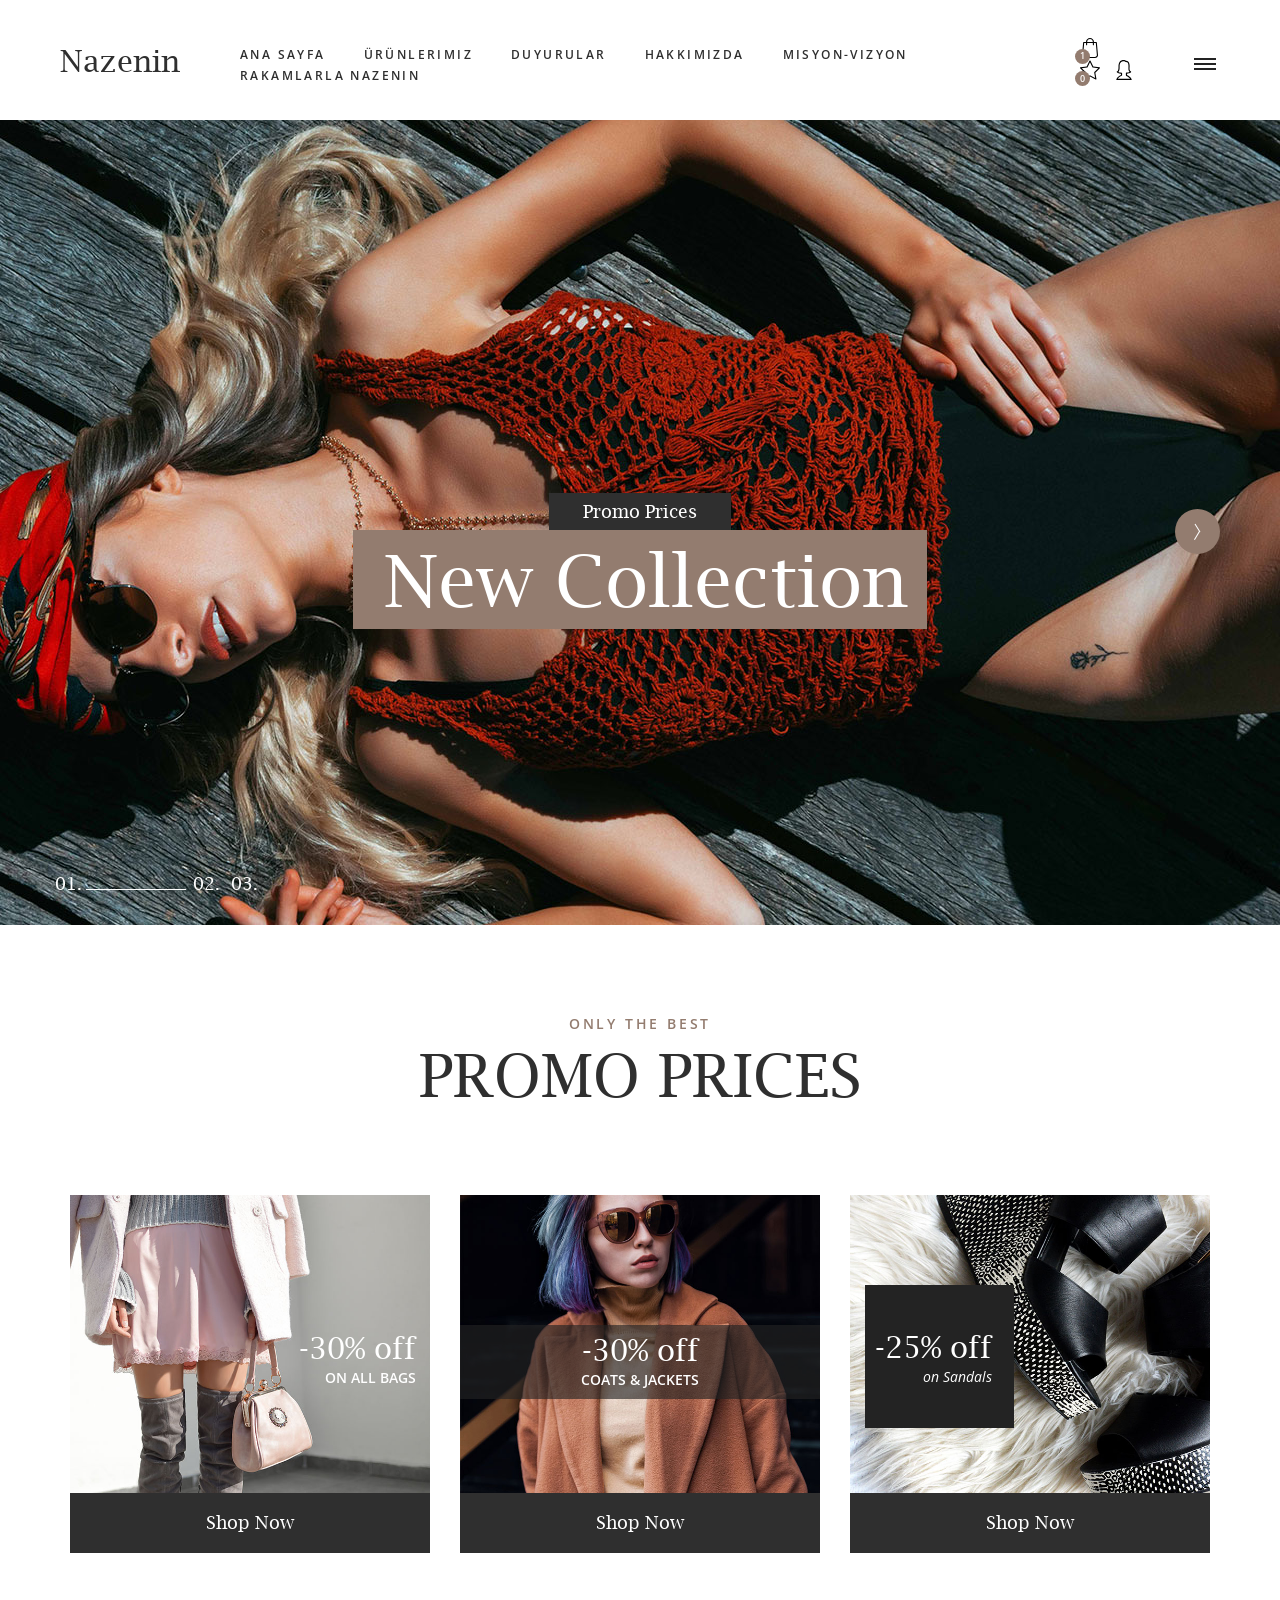
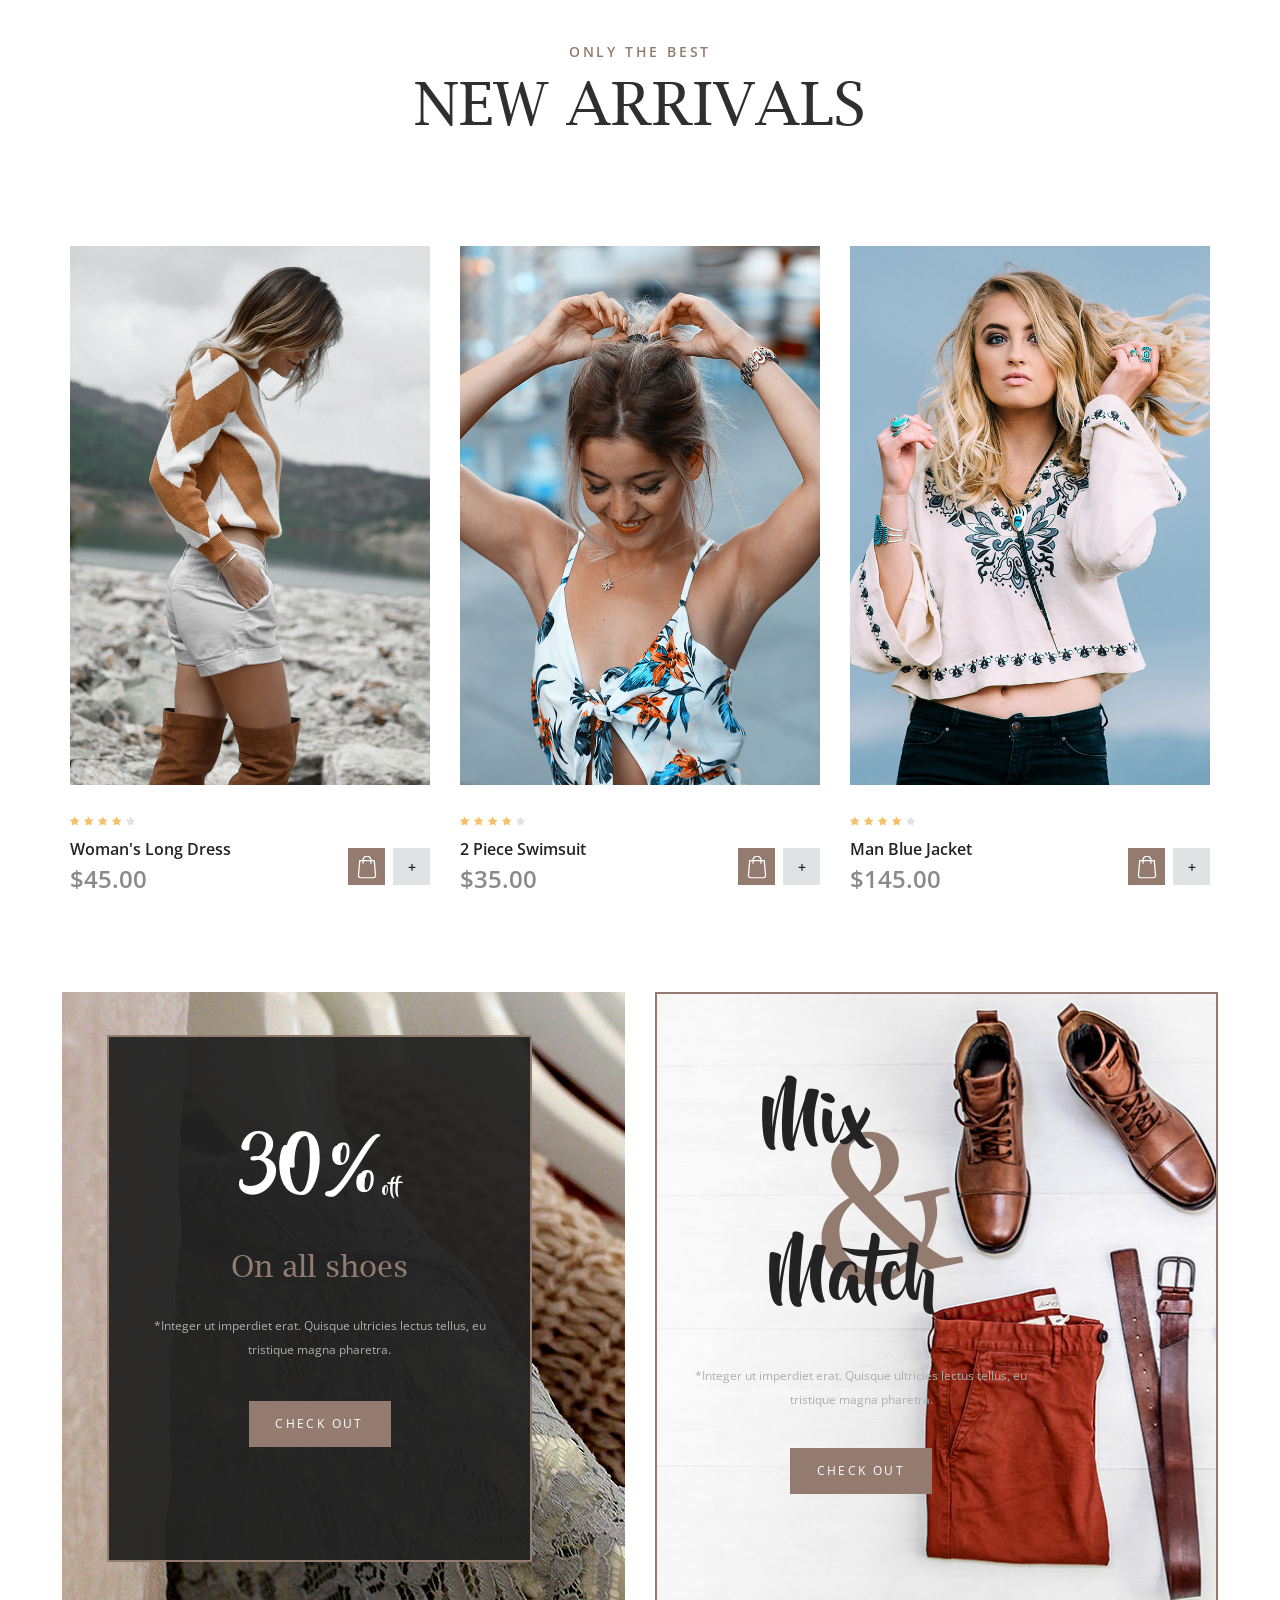
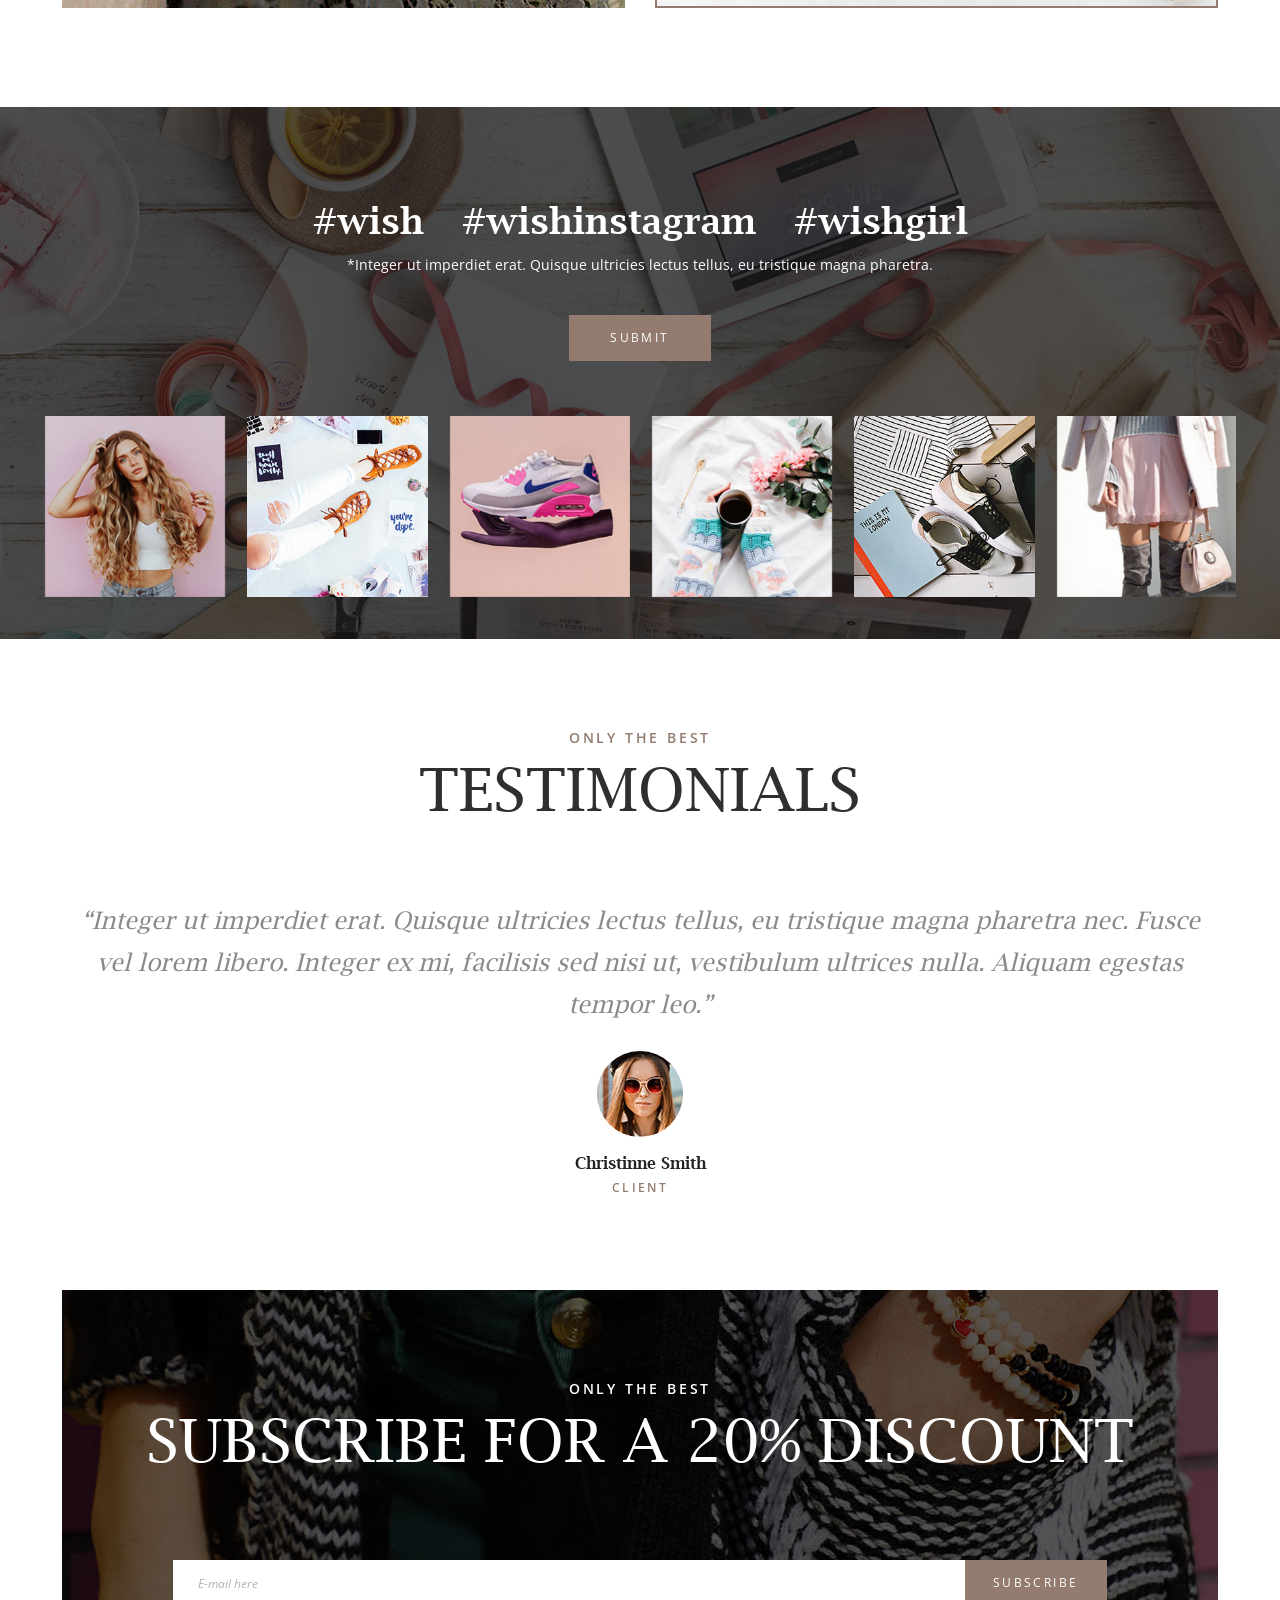
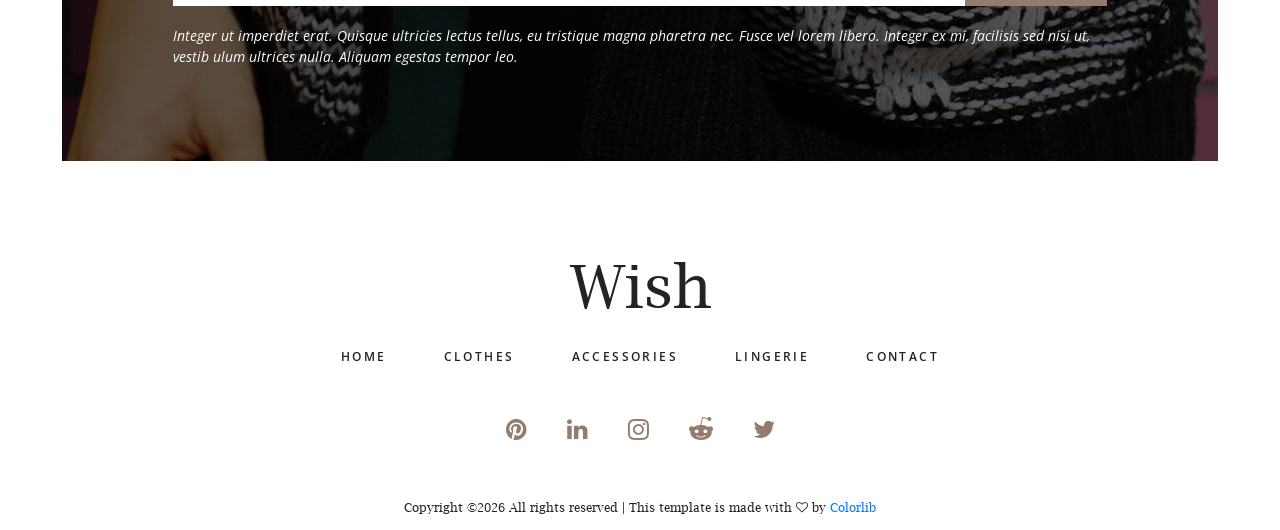
==== commit 6e3ee5ff: "Ufak detaylar" ====
--- a/index.html
+++ b/index.html
@@ -1,7 +1,7 @@
 <!DOCTYPE html>
 <html lang="en">
 <head>
-<title>Wish</title>
+<title>Nazenin Çanta</title>
 <meta charset="utf-8">
 <meta http-equiv="X-UA-Compatible" content="IE=edge">
 <meta name="description" content="Wish shop project">
@@ -18,19 +18,20 @@
 <body>
 
 <div class="super_container">
-	
+	<li><a href="contact.html">Misyon-Vizyon</a></li>
 	<!-- Header -->
 
 	<header class="header">
 		<div class="header_inner d-flex flex-row align-items-center justify-content-start">
-			<div class="logo"><a href="#">Wish</a></div>
+			<div class="logo"><a href="#">Nazenin</a></div>
 			<nav class="main_nav">
 				<ul>
-					<li><a href="#">home</a></li>
-					<li><a href="categories.html">clothes</a></li>
-					<li><a href="categories.html">accessories</a></li>
-					<li><a href="categories.html">lingerie</a></li>
-					<li><a href="contact.html">contact</a></li>
+					<li><a href="#">Ana Sayfa</a></li>
+					<li><a href="categories.html">Ürünlerimiz</a></li>
+					<li><a href="categories.html">Duyurular</a></li>
+					<li><a href="categories.html">Hakkımızda</a></li>
+					<li><a href="contact.html">Misyon-Vizyon</a></li>
+					<li><a href="contact.html">Rakamlarla Nazenin</a></li>
 				</ul>
 			</nav>
 			<div class="header_content ml-auto">
@@ -75,28 +76,6 @@
 			<div class="burger_container d-flex flex-column align-items-center justify-content-around menu_mm"><div></div><div></div><div></div></div>
 		</div>
 	</header>
-
-	<!-- Menu -->
-
-	<div class="menu d-flex flex-column align-items-end justify-content-start text-right menu_mm trans_400">
-		<div class="menu_close_container"><div class="menu_close"><div></div><div></div></div></div>
-		<div class="logo menu_mm"><a href="#">Wish</a></div>
-		<div class="search">
-			<form action="#">
-				<input type="search" class="search_input menu_mm" required="required">
-				<button type="submit" id="search_button_menu" class="search_button menu_mm"><img class="menu_mm" src="images/magnifying-glass.svg" alt=""></button>
-			</form>
-		</div>
-		<nav class="menu_nav">
-			<ul class="menu_mm">
-				<li class="menu_mm"><a href="#">home</a></li>
-				<li class="menu_mm"><a href="#">clothes</a></li>
-				<li class="menu_mm"><a href="#">accessories</a></li>
-				<li class="menu_mm"><a href="#">lingerie</a></li>
-				<li class="menu_mm"><a href="#">contact</a></li>
-			</ul>
-		</nav>
-	</div>
 
 	<!-- Home -->
 
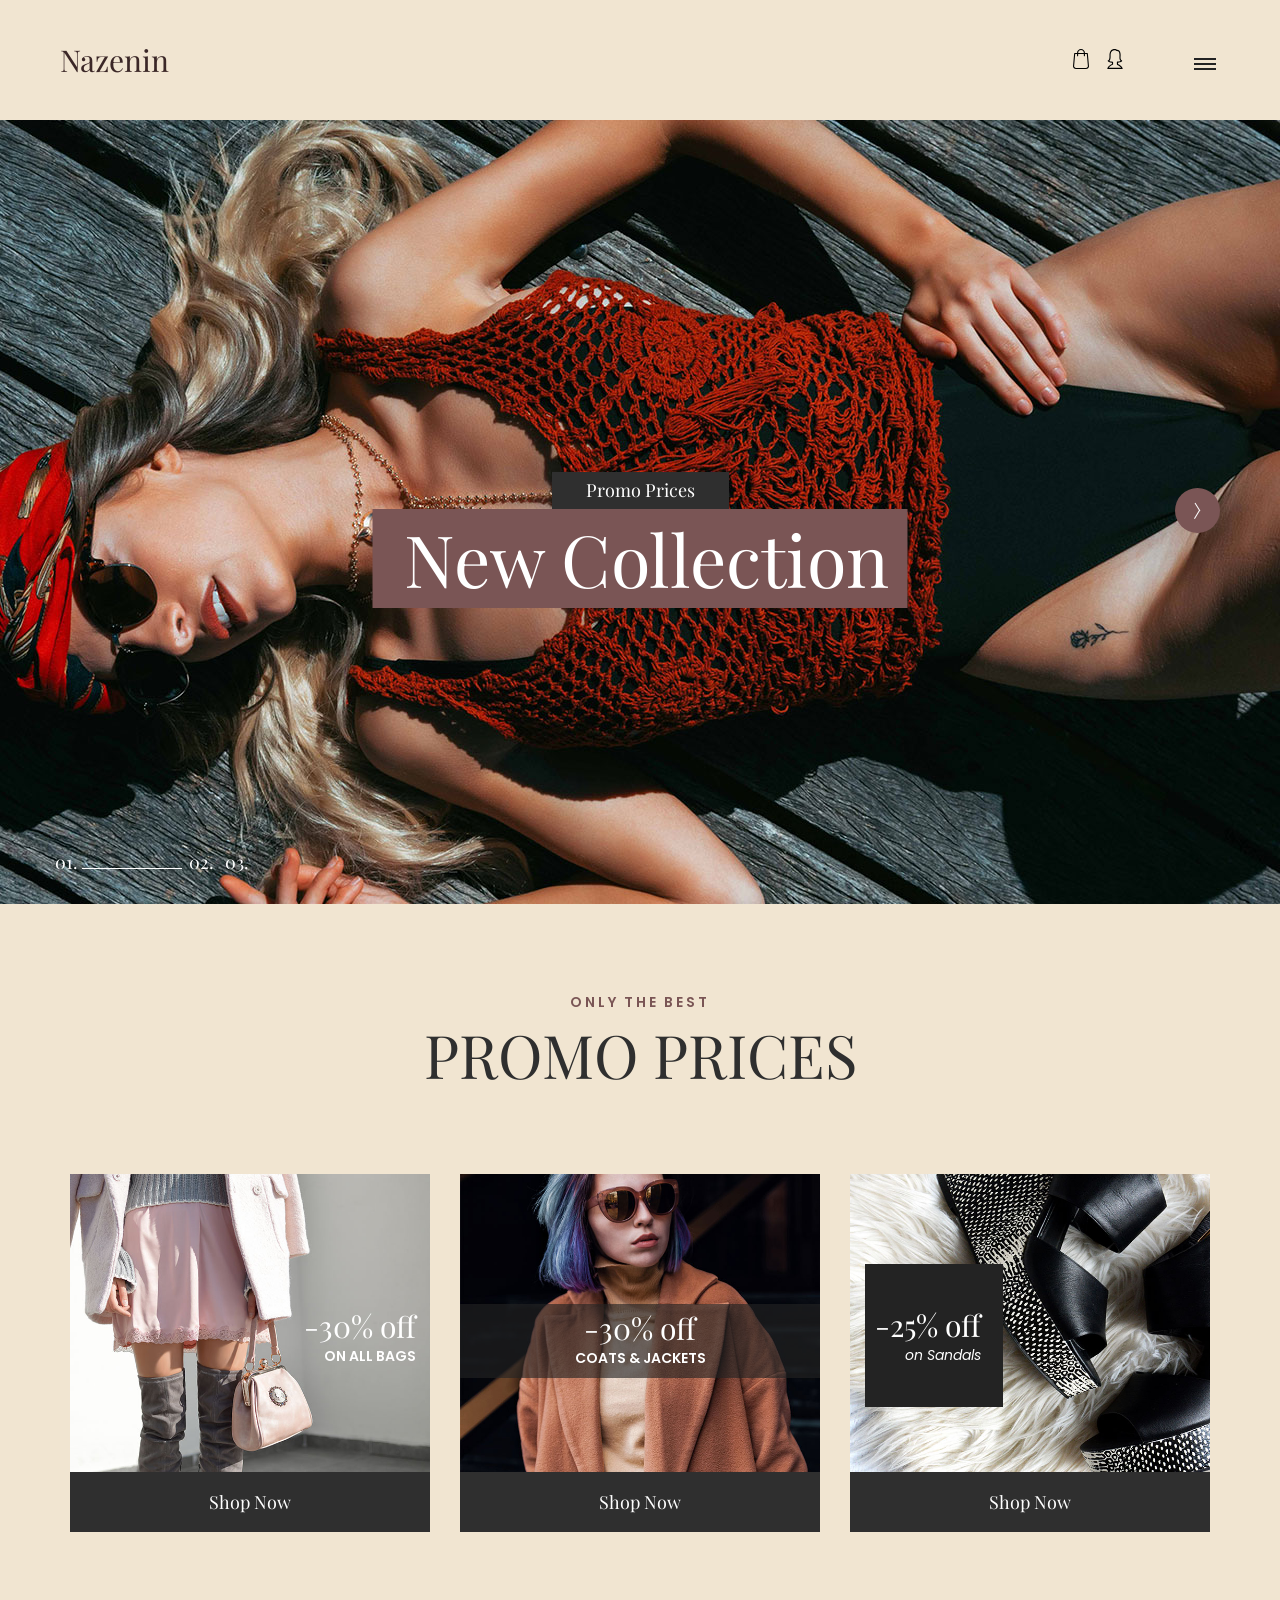
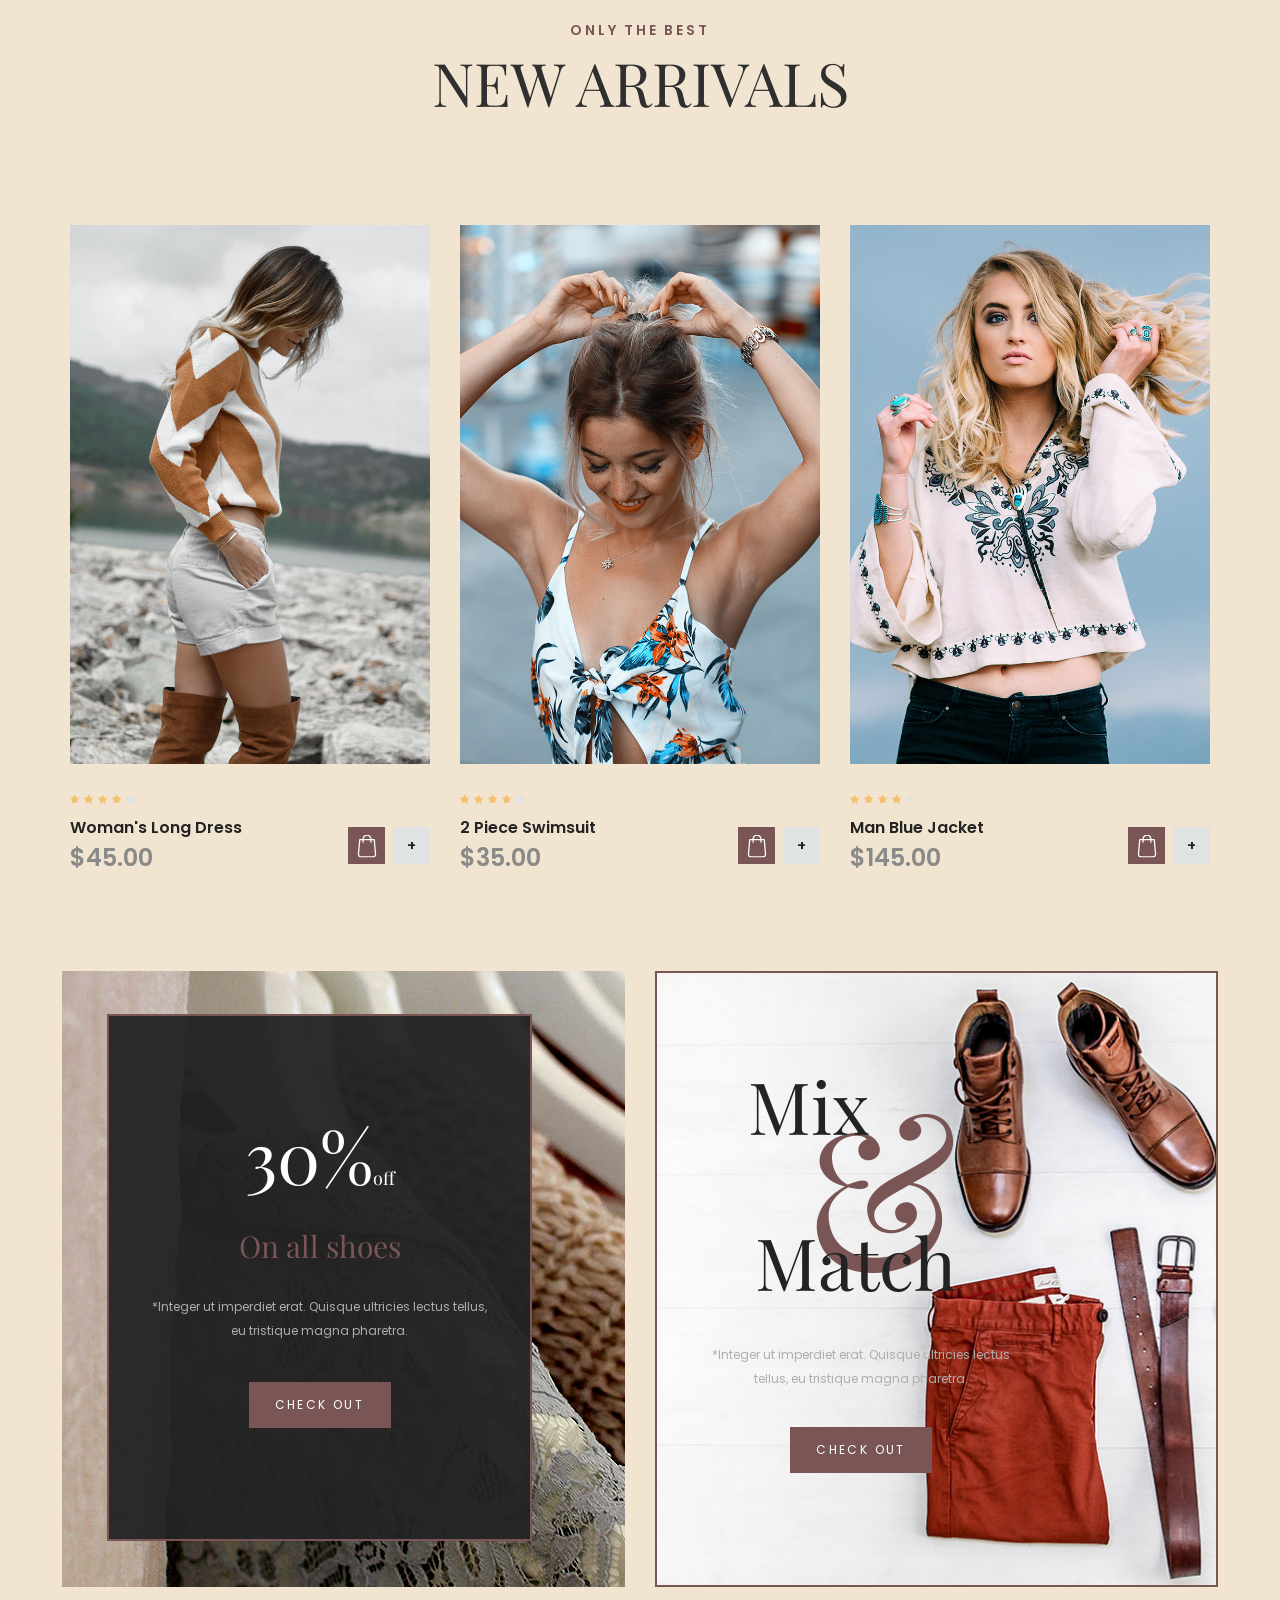
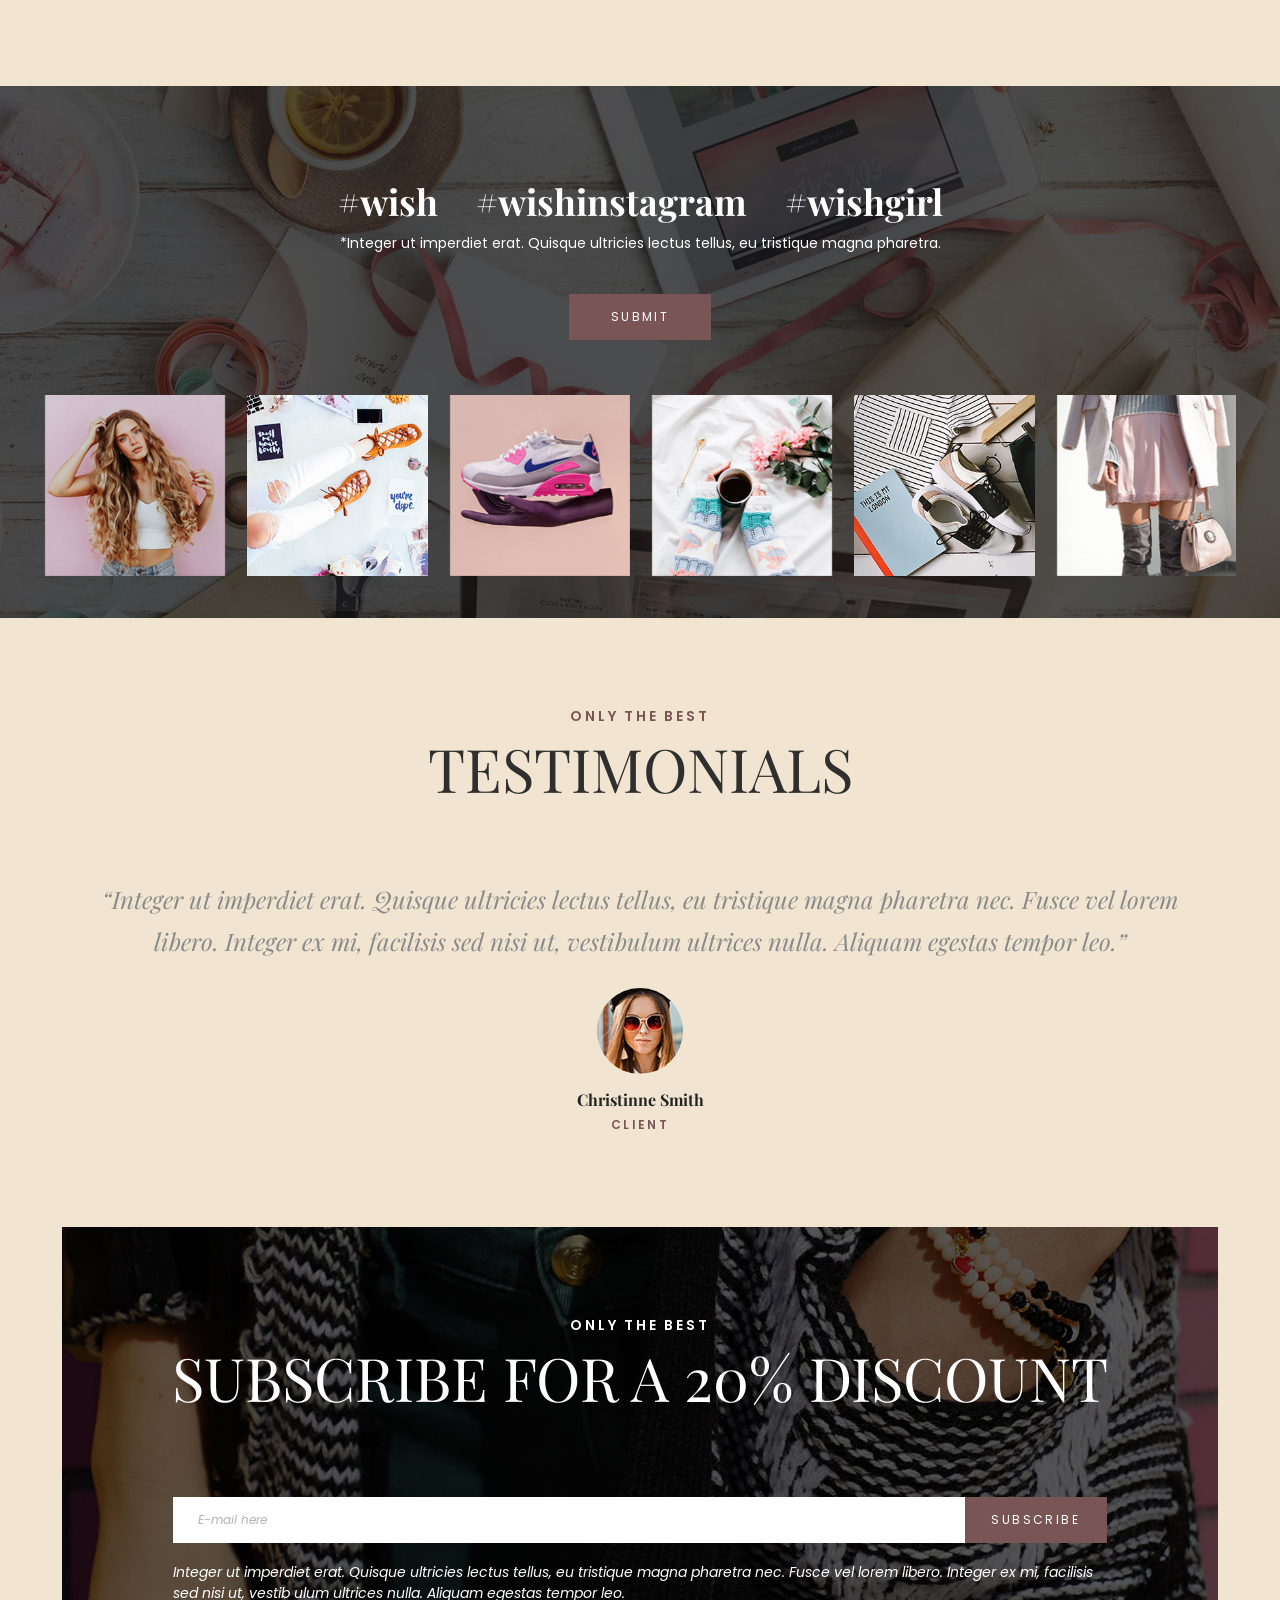
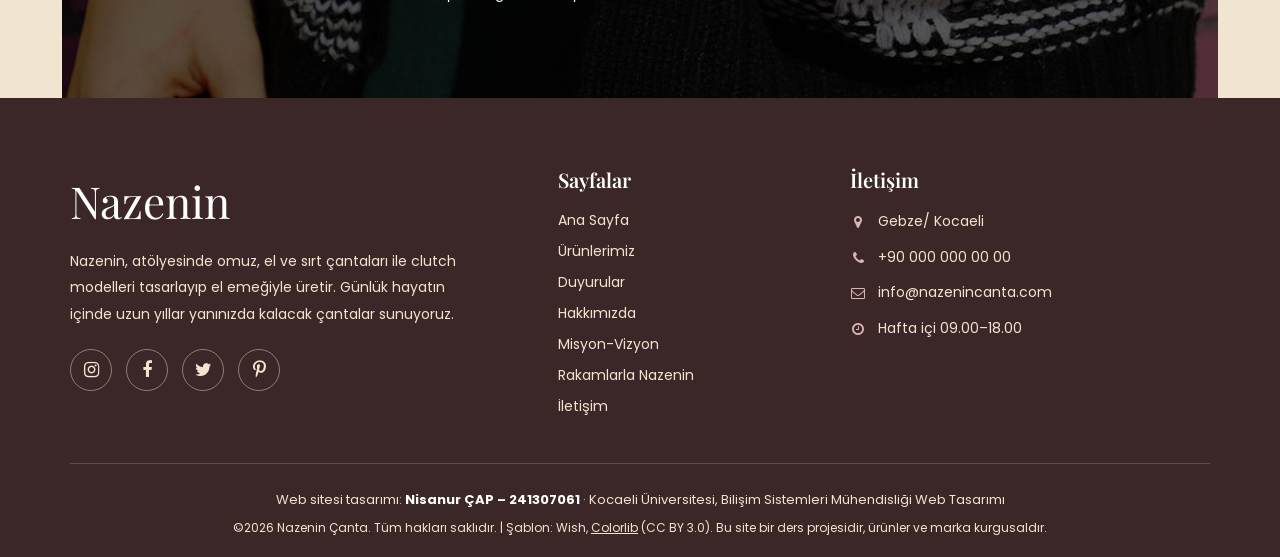
==== commit 758535b4: "header ve footer düzenlemesi" ====
--- a/index.html
+++ b/index.html
@@ -4,8 +4,14 @@
 <title>Nazenin Çanta</title>
 <meta charset="utf-8">
 <meta http-equiv="X-UA-Compatible" content="IE=edge">
-<meta name="description" content="Wish shop project">
+<meta name="description" content="Nazenin Çanta: el işçiliğiyle üretilen omuz, el ve sırt çantaları.">
 <meta name="viewport" content="width=device-width, initial-scale=1">
+
+<!-- Google Fonts: başlık = Playfair Display, metin = Poppins (Türkçe karakter destekli) -->
+<link rel="preconnect" href="https://fonts.googleapis.com">
+<link rel="preconnect" href="https://fonts.gstatic.com" crossorigin>
+<link href="https://fonts.googleapis.com/css2?family=Playfair+Display:wght@500;600&family=Poppins:wght@400;500;600&display=swap" rel="stylesheet">
+
 <link rel="stylesheet" type="text/css" href="styles/bootstrap4/bootstrap.min.css">
 <link href="plugins/font-awesome-4.7.0/css/font-awesome.min.css" rel="stylesheet" type="text/css">
 <link rel="stylesheet" type="text/css" href="plugins/OwlCarousel2-2.2.1/owl.carousel.css">
@@ -14,58 +20,47 @@
 <link href="plugins/colorbox/colorbox.css" rel="stylesheet" type="text/css">
 <link rel="stylesheet" type="text/css" href="styles/main_styles.css">
 <link rel="stylesheet" type="text/css" href="styles/responsive.css">
+<!-- EN SONDA: Wish'in renk ve fontlarını ezen kendi dosyamız -->
+<link rel="stylesheet" type="text/css" href="styles/nazenin.css">
 </head>
+
 <body>
 
 <div class="super_container">
-	<li><a href="contact.html">Misyon-Vizyon</a></li>
 	<!-- Header -->
 
 	<header class="header">
 		<div class="header_inner d-flex flex-row align-items-center justify-content-start">
-			<div class="logo"><a href="#">Nazenin</a></div>
-			<nav class="main_nav">
+			<div class="logo"><a href="index.html">Nazenin</a></div>
+			<nav class="main_nav" aria-label="Ana menü">
 				<ul>
-					<li><a href="#">Ana Sayfa</a></li>
-					<li><a href="categories.html">Ürünlerimiz</a></li>
-					<li><a href="categories.html">Duyurular</a></li>
-					<li><a href="categories.html">Hakkımızda</a></li>
-					<li><a href="contact.html">Misyon-Vizyon</a></li>
-					<li><a href="contact.html">Rakamlarla Nazenin</a></li>
+					<li><a href="index.html">Ana Sayfa</a></li>
+					<li class="has-sub">
+						<a href="urunler.html">Ürünlerimiz</a>
+						<ul class="submenu">
+							<li><a href="urunler.html?kategori=omuz">Omuz Çantaları</a></li>
+							<li><a href="urunler.html?kategori=el">El Çantaları</a></li>
+							<li><a href="urunler.html?kategori=sirt">Sırt Çantaları</a></li>
+							<li><a href="urunler.html?kategori=clutch">Clutch &amp; Cüzdan</a></li>
+						</ul>
+					</li>
+					<li><a href="duyurular.html">Duyurular</a></li>
+					<li><a href="hakkimizda.html">Hakkımızda</a></li>
+					<li><a href="misyon-vizyon.html">Misyon-Vizyon</a></li>
+					<li><a href="rakamlarla-nazenin.html">Rakamlarla Nazenin</a></li>
+					<li><a href="iletisim.html">İletişim</a></li>
 				</ul>
 			</nav>
 			<div class="header_content ml-auto">
-				<div class="search header_search">
-					<form action="#">
-						<input type="search" class="search_input" required="required">
-						<button type="submit" id="search_button" class="search_button"><img src="images/magnifying-glass.svg" alt=""></button>
-					</form>
-				</div>
 				<div class="shopping">
-					<!-- Cart -->
-					<a href="#">
+					<!-- Sepetim -->
+					<a href="sepet.html" aria-label="Sepetim">
 						<div class="cart">
 							<img src="images/shopping-bag.svg" alt="">
-							<div class="cart_num_container">
-								<div class="cart_num_inner">
-									<div class="cart_num">1</div>
-								</div>
-							</div>
-						</div>
-					</a>
-					<!-- Star -->
-					<a href="#">
-						<div class="star">
-							<img src="images/star.svg" alt="">
-							<div class="star_num_container">
-								<div class="star_num_inner">
-									<div class="star_num">0</div>
-								</div>
-							</div>
-						</div>
-					</a>
-					<!-- Avatar -->
-					<a href="#">
+						</div>
+					</a>
+					<!-- Admin paneli -->
+					<a href="admin/giris.html" aria-label="Yönetici girişi">
 						<div class="avatar">
 							<img src="images/avatar.svg" alt="">
 						</div>
@@ -73,9 +68,35 @@
 				</div>
 			</div>
 
-			<div class="burger_container d-flex flex-column align-items-center justify-content-around menu_mm"><div></div><div></div><div></div></div>
+			<!-- Mobil menü düğmesi: SİLME, 991px altında menü sadece bununla açılır -->
+			<div class="burger_container d-flex flex-column align-items-center justify-content-around menu_mm" role="button" aria-label="Menüyü aç"><div></div><div></div><div></div></div>
 		</div>
 	</header>
+
+	<!-- Mobil menü paneli: SİLME, aynı menü bağlantıları burada da olmalı -->
+
+	<div class="menu d-flex flex-column align-items-end justify-content-start text-right menu_mm trans_400">
+		<div class="menu_close_container"><div class="menu_close"><div></div><div></div></div></div>
+		<div class="logo menu_mm"><a href="index.html">Nazenin</a></div>
+		<nav class="menu_nav" aria-label="Mobil menü">
+			<ul class="menu_mm">
+				<li class="menu_mm"><a href="index.html">Ana Sayfa</a></li>
+				<li class="menu_mm"><a href="urunler.html">Ürünlerimiz</a>
+					<ul class="menu_mm">
+						<li class="menu_mm"><a href="urunler.html?kategori=omuz">Omuz Çantaları</a></li>
+						<li class="menu_mm"><a href="urunler.html?kategori=el">El Çantaları</a></li>
+						<li class="menu_mm"><a href="urunler.html?kategori=sirt">Sırt Çantaları</a></li>
+						<li class="menu_mm"><a href="urunler.html?kategori=clutch">Clutch &amp; Cüzdan</a></li>
+					</ul>
+				</li>
+				<li class="menu_mm"><a href="duyurular.html">Duyurular</a></li>
+				<li class="menu_mm"><a href="hakkimizda.html">Hakkımızda</a></li>
+				<li class="menu_mm"><a href="misyon-vizyon.html">Misyon-Vizyon</a></li>
+				<li class="menu_mm"><a href="rakamlarla-nazenin.html">Rakamlarla Nazenin</a></li>
+				<li class="menu_mm"><a href="iletisim.html">İletişim</a></li>
+			</ul>
+		</nav>
+	</div>
 
 	<!-- Home -->
 
@@ -486,30 +507,55 @@
 	<footer class="footer">
 		<div class="container">
 			<div class="row">
-				<div class="col text-center">
-					<div class="footer_logo"><a href="#">Wish</a></div>
-					<nav class="footer_nav">
+
+				<!-- 1. Sütun: logo, kısa tanıtım, sosyal medya -->
+				<div class="col-lg-5 footer_col">
+					<div class="footer_logo"><a href="index.html">Nazenin</a></div>
+					<p class="footer_about">Nazenin, atölyesinde omuz, el ve sırt çantaları ile clutch modelleri tasarlayıp el emeğiyle üretir. Günlük hayatın içinde uzun yıllar yanınızda kalacak çantalar sunuyoruz.</p>
+					<div class="footer_social">
 						<ul>
-							<li><a href="index.html">home</a></li>
-							<li><a href="categories.html">clothes</a></li>
-							<li><a href="categories.html">accessories</a></li>
-							<li><a href="categories.html">lingerie</a></li>
-							<li><a href="contact.html">contact</a></li>
+							<li><a href="https://www.instagram.com/" target="_blank" rel="noopener" aria-label="Instagram"><i class="fa fa-instagram" aria-hidden="true"></i></a></li>
+							<li><a href="https://www.facebook.com/" target="_blank" rel="noopener" aria-label="Facebook"><i class="fa fa-facebook" aria-hidden="true"></i></a></li>
+							<li><a href="https://x.com/" target="_blank" rel="noopener" aria-label="X (Twitter)"><i class="fa fa-twitter" aria-hidden="true"></i></a></li>
+							<li><a href="https://www.pinterest.com/" target="_blank" rel="noopener" aria-label="Pinterest"><i class="fa fa-pinterest-p" aria-hidden="true"></i></a></li>
+						</ul>
+					</div>
+				</div>
+
+				<!-- 2. Sütun: sayfa bağlantıları  -->
+				<div class="col-sm-6 col-lg-3 footer_col">
+					<h3 class="footer_title">Sayfalar</h3>
+					<nav class="footer_nav" aria-label="Alt menü">
+						<ul>
+							<li><a href="index.html">Ana Sayfa</a></li>
+							<li><a href="urunler.html">Ürünlerimiz</a></li>
+							<li><a href="duyurular.html">Duyurular</a></li>
+							<li><a href="hakkimizda.html">Hakkımızda</a></li>
+							<li><a href="misyon-vizyon.html">Misyon-Vizyon</a></li>
+							<li><a href="rakamlarla-nazenin.html">Rakamlarla Nazenin</a></li>
+							<li><a href="iletisim.html">İletişim</a></li>
 						</ul>
 					</nav>
-					<div class="footer_social">
-						<ul>
-							<li><a href="#"><i class="fa fa-pinterest" aria-hidden="true"></i></a></li>
-							<li><a href="#"><i class="fa fa-linkedin" aria-hidden="true"></i></a></li>
-							<li><a href="#"><i class="fa fa-instagram" aria-hidden="true"></i></a></li>
-							<li><a href="#"><i class="fa fa-reddit-alien" aria-hidden="true"></i></a></li>
-							<li><a href="#"><i class="fa fa-twitter" aria-hidden="true"></i></a></li>
-						</ul>
-					</div>
-					<div class="copyright"><!-- Link back to Colorlib can't be removed. Template is licensed under CC BY 3.0. -->
-Copyright &copy;<script>document.write(new Date().getFullYear());</script> All rights reserved | This template is made with <i class="fa fa-heart-o" aria-hidden="true"></i> by <a href="https://colorlib.com" target="_blank">Colorlib</a>
+				</div>
+
+				<!-- 3. Sütun: adres, telefon, e-posta, çalışma saatleri -->
+				<div class="col-sm-6 col-lg-4 footer_col">
+					<h3 class="footer_title">İletişim</h3>
+					<ul class="footer_contact">
+						<li><i class="fa fa-map-marker" aria-hidden="true"></i><span>Gebze/ Kocaeli</span></li>
+						<li><i class="fa fa-phone" aria-hidden="true"></i><a href="tel:+902620000000">+90 000 000 00 00</a></li>
+						<li><i class="fa fa-envelope-o" aria-hidden="true"></i><a href="mailto:info@nazenincanta.com">info@nazenincanta.com</a></li>
+						<li><i class="fa fa-clock-o" aria-hidden="true"></i><span>Hafta içi 09.00–18.00</span></li>
+					</ul>
+				</div>
+			</div>
+
+			<!-- Alt şerit: tasarımcı bilgisi + telif -->
+			<div class="footer_bottom">
+				<p class="footer_designer">Web sitesi tasarımı: <strong>Nisanur ÇAP – 241307061</strong> · Kocaeli Üniversitesi, Bilişim Sistemleri Mühendisliği Web Tasarımı</p>
+				<div class="copyright"><!-- Link back to Colorlib can't be removed. Template is licensed under CC BY 3.0. -->
+&copy;<script>document.write(new Date().getFullYear());</script> Nazenin Çanta. Tüm hakları saklıdır. | Şablon: Wish, <a href="https://colorlib.com" target="_blank" rel="noopener">Colorlib</a> (CC BY 3.0). Bu site bir ders projesidir, ürünler ve marka kurgusaldır.
 <!-- Link back to Colorlib can't be removed. Template is licensed under CC BY 3.0. --></div>
-				</div>
 			</div>
 		</div>
 	</footer>
--- a/styles/nazenin.css
+++ b/styles/nazenin.css
@@ -0,0 +1,172 @@
+/* ==========================================================
+   NAZENIN - RENK VE FONT AYARLARI  (styles/nazenin.css)
+   Bu dosya main_styles.css ve responsive.css'ten SONRA yuklenir.
+   Ayni ozelligi ikinci kez yazdigimiz icin Wish'in eski renkleri
+   ve fontlari bu dosyadakilerle degisir. Wish dosyalarina dokunma.
+   Rengi/fontu degistirmek istersen sadece 1. bolumu duzenle.
+   ========================================================== */
+
+/* ---------- 1. TEK YERDE TANIM (degiskenler) ---------- */
+:root{
+  /* Colorhunt paleti: f1e5d1 - dbb5b5 - c39898 - 987070 */
+  --renk-zemin:   #F1E5D1;   /* palet 1: sayfa zemini */
+  --renk-acik:    #DBB5B5;   /* palet 2: acik vurgu, kart/alan zemini */
+  --renk-vurgu:   #C39898;   /* palet 3: ikon, cizgi, susleme */
+  --renk-ana:     #987070;   /* palet 4: ana marka rengi */
+  --renk-ana-koyu:#7A5555;   /* palet 4'un koyusu: dugme ve link (beyaz yaziyla kontrast 6:1) */
+  --renk-yazi:    #3B2727;   /* ana metin (zeminde kontrast 11:1) */
+  --renk-yazi-soluk:#6B5252; /* ikincil metin (kontrast 5.7:1) */
+  --renk-beyaz:   #FFFFFF;
+
+  --font-baslik: 'Playfair Display', Georgia, 'Times New Roman', serif;
+  --font-metin:  'Poppins', 'Segoe UI', Arial, sans-serif;
+}
+
+/* ---------- 2. FONTLAR ---------- */
+body, p, h1, h2, h3, h4, h5, h6{
+  font-family: var(--font-metin);
+}
+h1, h2, h3, h4, h5, h6,
+.section_title, .logo a, .home_slider_title, .home_slider_subtitle,
+.home_slider_dots ul li, .promo_link a, .promo_title, .extra_1_title,
+.extra_1_price, .extra_2_top, .extra_2_bottom, .extra_2_center,
+.gallery_title ul li a, .test_text, .test_name, .footer_logo a, .copyright{
+  font-family: var(--font-baslik);
+}
+
+/* ---------- 3. GENEL RENKLER ---------- */
+body{ background: var(--renk-zemin); color: var(--renk-yazi); }
+p{ color: var(--renk-yazi-soluk); }
+.header, .menu{ background: var(--renk-zemin); }
+.logo a, .main_nav ul li a, .menu_nav ul li a{ color: var(--renk-yazi); }
+
+/* Wish'te #937C6F olan yazi renkleri */
+.section_subtitle,
+.main_nav ul li a:hover, .menu_nav ul li a:hover,
+.promo_link:hover a, .product_name a:hover,
+.extra_1_title, .extra_2_center, .test_title,
+.gallery_title ul li a:hover,
+.footer_nav ul li a:hover, .footer_social ul li a i{
+  color: var(--renk-ana-koyu);
+}
+
+/* Wish'te #937C6F olan arka planlar (dugmeler, rozetler) */
+.button, .newsletter_button, .product_buy,
+.cart_num_container, .star_num_container,
+.home_slider_content_inner, .home_slider_next{
+  background: var(--renk-ana-koyu);
+}
+.burger_container:hover div, .menu_close:hover div{ background: var(--renk-ana-koyu); }
+.extra_1_content, .extra_promo_2{ border-color: var(--renk-ana-koyu); }
+
+/* Klavye ile gezinirken odak halkasi (erisilebilirlik) */
+a:focus-visible, button:focus-visible, input:focus-visible{
+  outline: 3px solid var(--renk-ana-koyu);
+  outline-offset: 3px;
+}
+
+/* ---------- 4. ALT MENULU HEADER (8 menu ogesi icin) ---------- */
+.main_nav{ padding-left: 40px; }
+.main_nav ul li{ margin-right: 22px; }
+.main_nav ul li a{ letter-spacing: .06em; }
+
+.main_nav ul li.has-sub{ position: relative; }
+.main_nav ul li.has-sub > a::after{ content: " \25BE"; font-size: 10px; }
+.main_nav .submenu{
+  position: absolute; top: 100%; left: -14px; min-width: 220px;
+  padding: 8px; margin-top: 12px;
+  background: var(--renk-beyaz);
+  border: 1px solid var(--renk-acik); border-radius: 10px;
+  box-shadow: 0 10px 28px rgba(59,39,39,.15);
+  opacity: 0; visibility: hidden; transform: translateY(8px);
+  transition: all .2s ease;
+  z-index: 200;
+}
+.main_nav .submenu li{ display: block; margin: 0; }
+.main_nav .submenu li a{
+  display: block; padding: 10px 14px; border-radius: 6px;
+  text-transform: none; letter-spacing: 0; font-weight: 500; font-size: 13px;
+}
+.main_nav .submenu li a:hover{ background: var(--renk-zemin); }
+.main_nav ul li.has-sub:hover > .submenu,
+.main_nav ul li.has-sub:focus-within > .submenu{
+  opacity: 1; visibility: visible; transform: none;
+}
+/* hover ile menu arasindaki bosluktan kapanmasin */
+.main_nav .submenu::before{ content:""; position:absolute; top:-14px; left:0; right:0; height:14px; }
+
+/* Mobil (burger) menudeki alt liste: ana basliklardan daha kucuk ve sade */
+.menu_nav ul ul{ margin-top: 8px; }
+.menu_nav ul ul li{ margin-bottom: 6px; }
+.menu_nav ul ul li a{
+  font-size: 13px; font-weight: 400; text-transform: none; letter-spacing: .02em;
+  color: var(--renk-yazi-soluk);
+}
+
+/* 8 menu ogesi 1400px'ten dar ekrana sigmaz: o zaman yatay menu yerine burger menu kullan */
+@media (min-width:1400px){ .burger_container{ display: none !important; } }
+@media (max-width:1399px){
+  .main_nav{ display: none; }
+  .shopping{ padding-right: 91px; }
+}
+
+/* Hareket azaltmayi secen kullanicilar icin animasyonlari kapat */
+@media (prefers-reduced-motion: reduce){
+  *, *::before, *::after{ transition: none !important; animation: none !important; }
+}
+
+/* ---------- 5. FOOTER (koyu zemin, 3 sutun + alt serit) ---------- */
+.footer{ background: var(--renk-yazi); color: var(--renk-zemin); padding: 70px 0 0; }
+.footer p, .footer li, .footer span{ color: var(--renk-zemin); }
+.footer a{ color: var(--renk-zemin); }
+.footer a:hover{ color: var(--renk-acik); }
+.footer a:focus-visible{ outline-color: var(--renk-acik); }
+.footer_col{ margin-bottom: 36px; }
+
+.footer .footer_logo a{ font-size: 44px; color: #FFFFFF; }
+.footer_about{ margin: 14px 0 22px; max-width: 420px; line-height: 1.9; font-size: 14px; }
+.footer_title{
+  font-family: var(--font-baslik); font-size: 20px; font-weight: 600;
+  color: #FFFFFF; margin-bottom: 18px;
+}
+
+/* Wish'in yatay (inline) listesini dikey yap */
+.footer .footer_nav{ margin-top: 0; }
+.footer .footer_nav ul li{ display: block; margin: 0 0 10px; }
+.footer .footer_nav ul li a{
+  font-size: 14px; font-weight: 400; text-transform: none; letter-spacing: 0;
+  color: var(--renk-zemin);
+}
+.footer .footer_nav ul li a:hover{ color: var(--renk-acik); text-decoration: underline; }
+
+.footer_contact li{ display: flex; gap: 12px; margin-bottom: 12px; font-size: 14px; line-height: 1.7; }
+.footer_contact li i{ color: var(--renk-acik); width: 16px; text-align: center; margin-top: 5px; }
+
+.footer .footer_social{ margin-top: 0; }
+.footer .footer_social ul li{ margin-right: 10px; }
+.footer .footer_social ul li a{
+  display: inline-flex; align-items: center; justify-content: center;
+  width: 42px; height: 42px; border-radius: 50%;
+  border: 1px solid rgba(241,229,209,.45);
+  transition: all 200ms ease;
+}
+.footer .footer_social ul li a i{ font-size: 18px; color: var(--renk-zemin); }
+.footer .footer_social ul li a:hover{ background: var(--renk-ana-koyu); border-color: var(--renk-ana-koyu); }
+.footer .footer_social ul li a:hover i{ color: #FFFFFF; }
+
+.footer_bottom{
+  border-top: 1px solid rgba(241,229,209,.2);
+  padding: 24px 0 18px; text-align: center;
+}
+.footer_designer{ font-size: 13px; margin-bottom: 6px; line-height: 1.8; }
+.footer_designer strong{ color: #FFFFFF; }
+.footer .copyright{
+  margin-top: 0; padding-bottom: 0; font-family: var(--font-metin);
+  font-size: 12px; line-height: 1.8; color: var(--renk-zemin);
+}
+.footer .copyright a{ text-decoration: underline; }
+
+/* Hareket azaltmayi secen kullanicilar icin animasyonlari kapat */
+@media (prefers-reduced-motion: reduce){
+  *, *::before, *::after{ transition: none !important; animation: none !important; }
+}
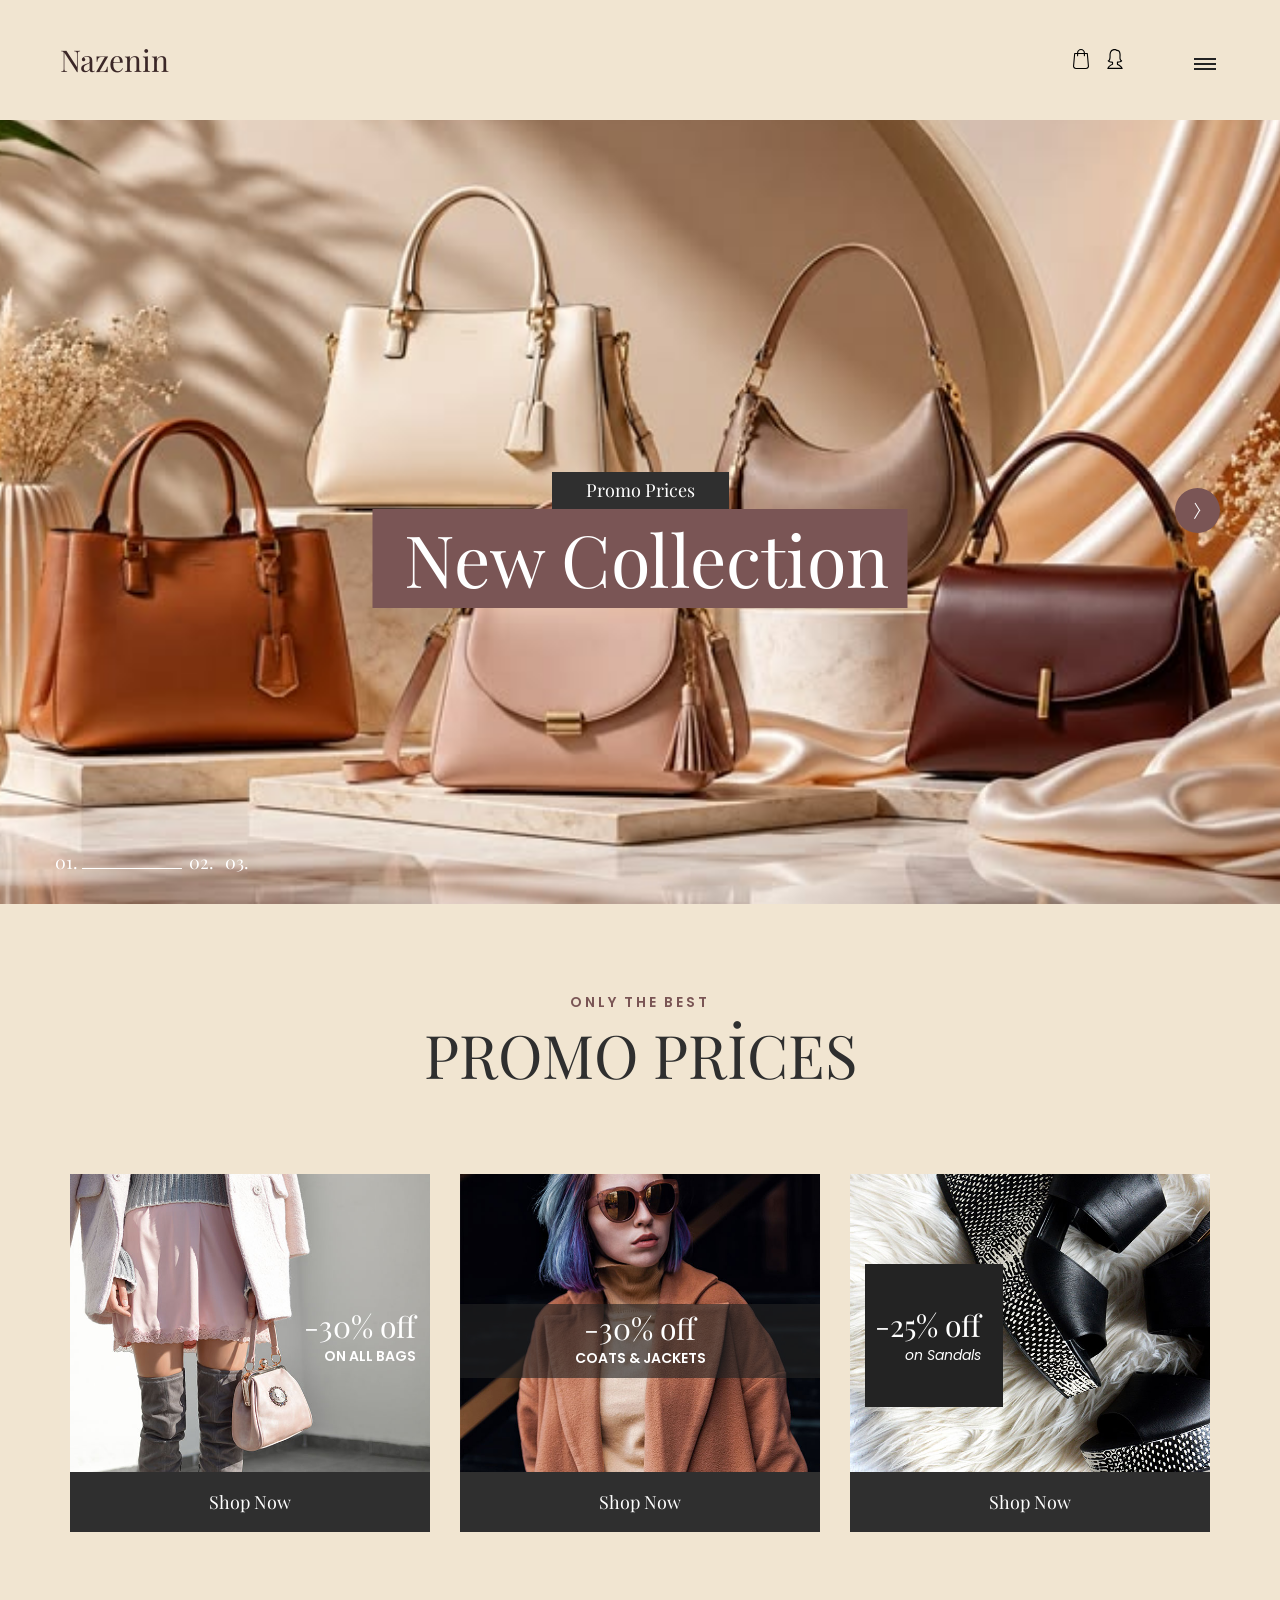
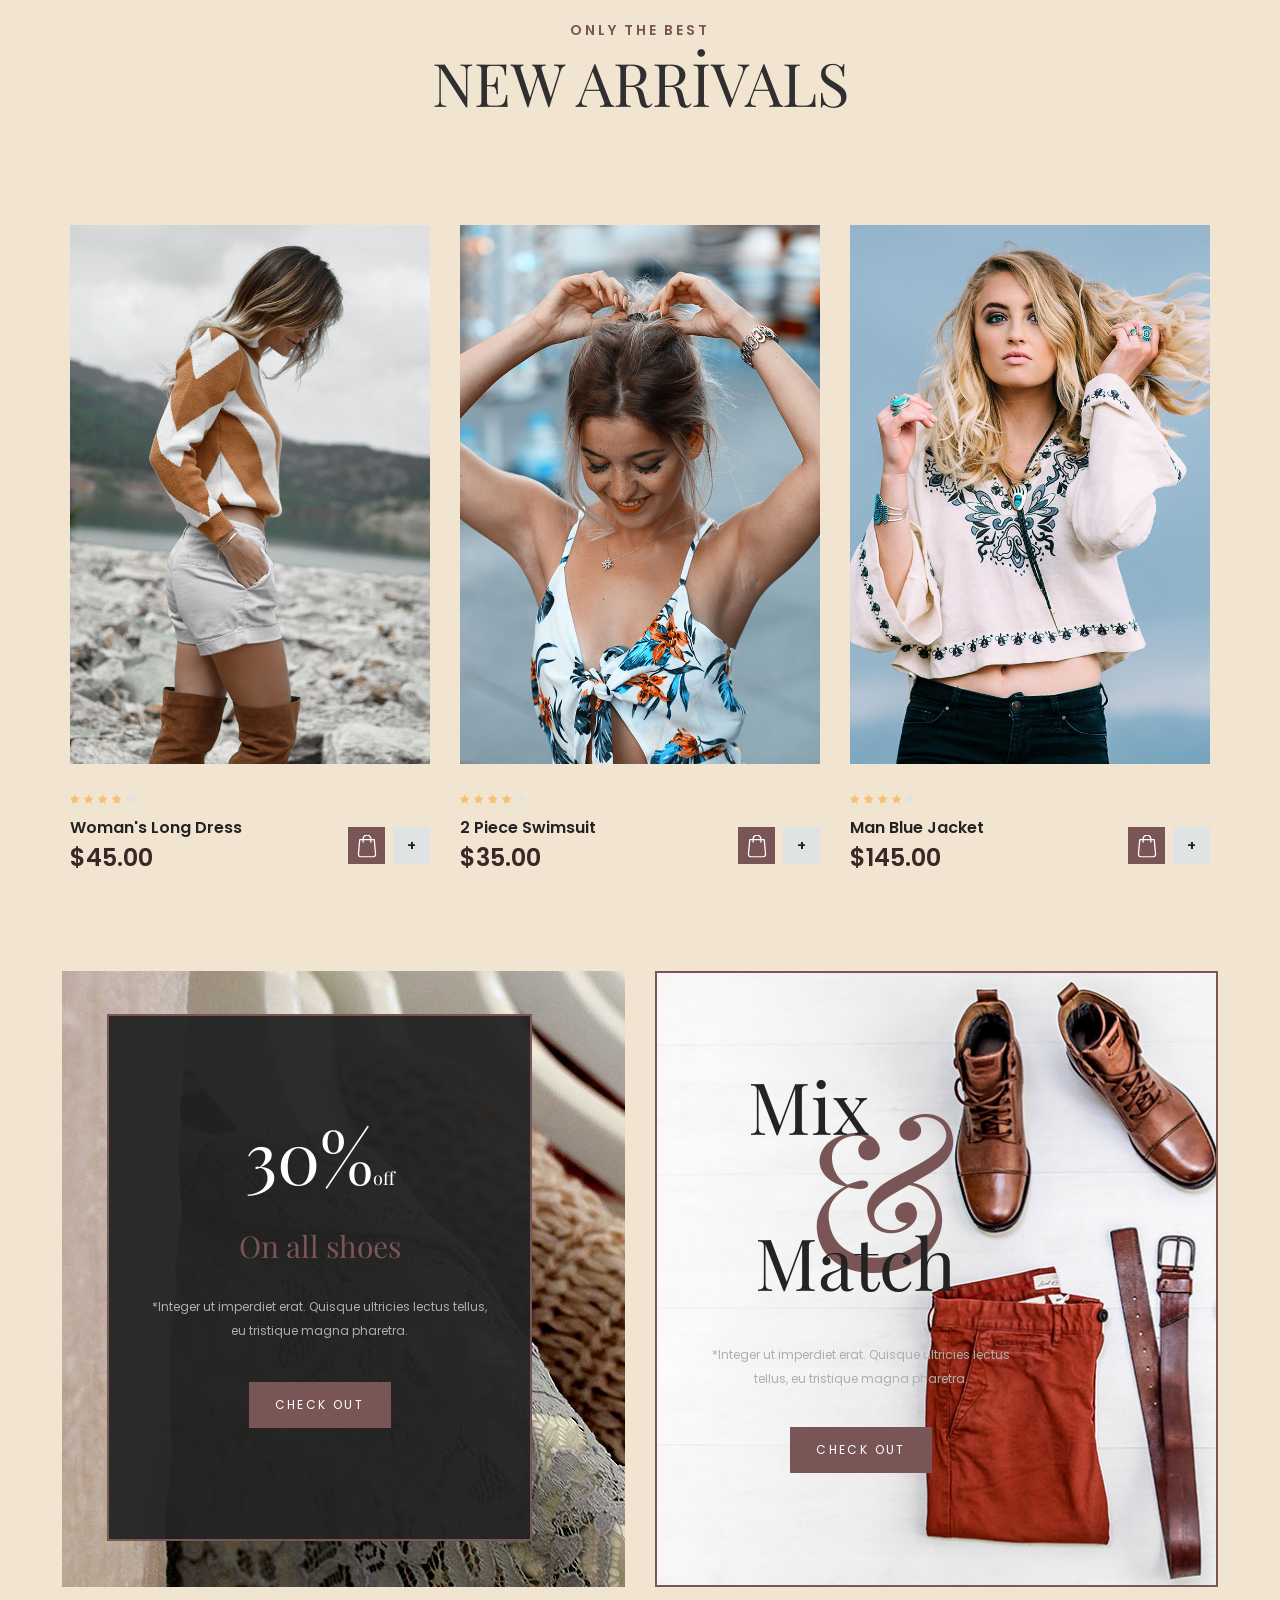
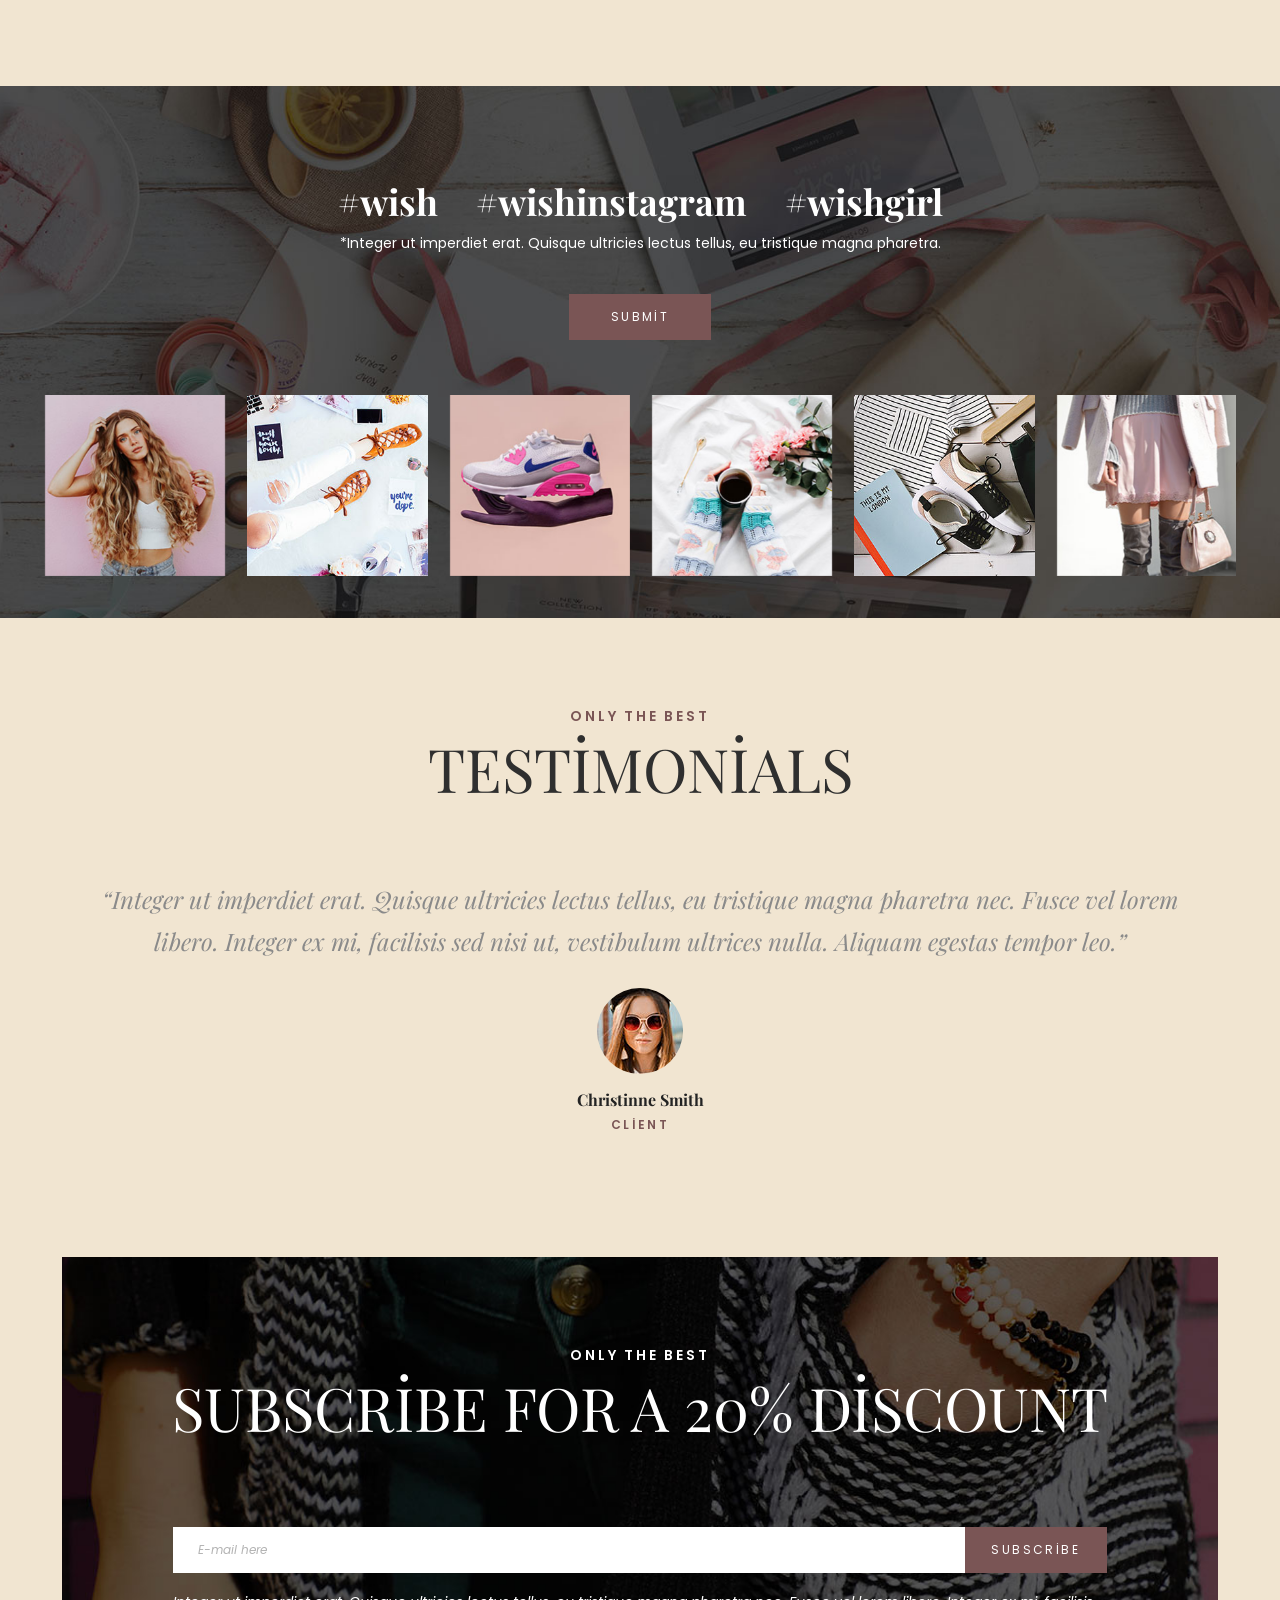
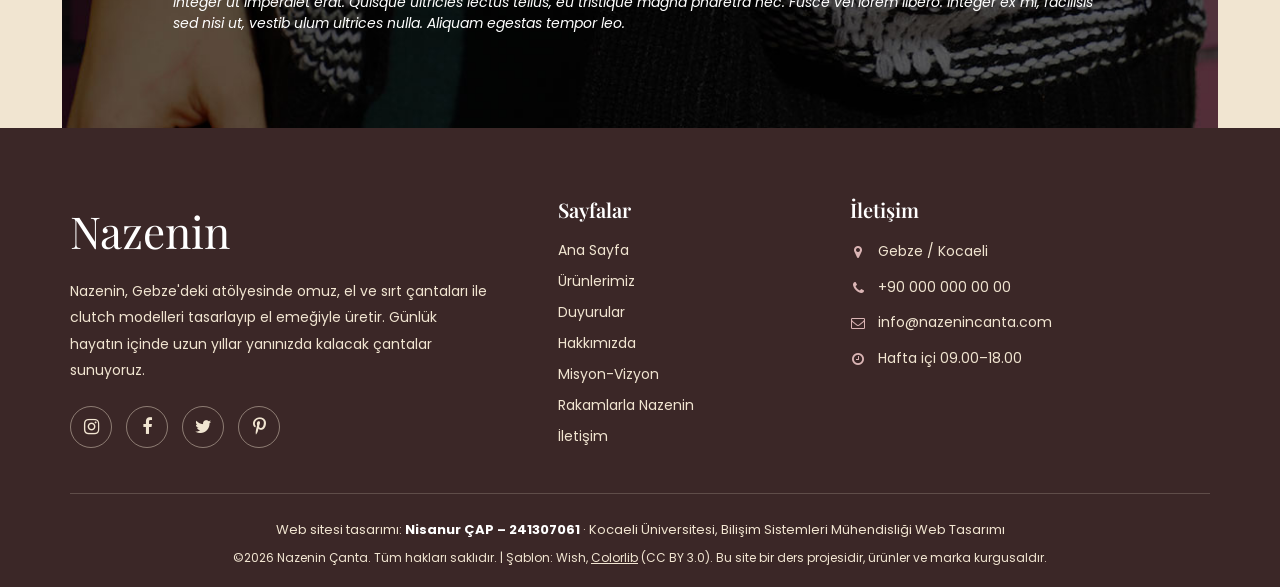
==== commit e6132a6f: "anasayfa kayan resimler düzenlendi ürünlerin htmlleri oluşturuldu urun_omuz.html içi düzenlendi" ====
--- a/index.html
+++ b/index.html
@@ -1,5 +1,5 @@
 <!DOCTYPE html>
-<html lang="en">
+<html lang="tr">
 <head>
 <title>Nazenin Çanta</title>
 <meta charset="utf-8">
@@ -27,76 +27,8 @@
 <body>
 
 <div class="super_container">
-	<!-- Header -->
-
-	<header class="header">
-		<div class="header_inner d-flex flex-row align-items-center justify-content-start">
-			<div class="logo"><a href="index.html">Nazenin</a></div>
-			<nav class="main_nav" aria-label="Ana menü">
-				<ul>
-					<li><a href="index.html">Ana Sayfa</a></li>
-					<li class="has-sub">
-						<a href="urunler.html">Ürünlerimiz</a>
-						<ul class="submenu">
-							<li><a href="urunler.html?kategori=omuz">Omuz Çantaları</a></li>
-							<li><a href="urunler.html?kategori=el">El Çantaları</a></li>
-							<li><a href="urunler.html?kategori=sirt">Sırt Çantaları</a></li>
-							<li><a href="urunler.html?kategori=clutch">Clutch &amp; Cüzdan</a></li>
-						</ul>
-					</li>
-					<li><a href="duyurular.html">Duyurular</a></li>
-					<li><a href="hakkimizda.html">Hakkımızda</a></li>
-					<li><a href="misyon-vizyon.html">Misyon-Vizyon</a></li>
-					<li><a href="rakamlarla-nazenin.html">Rakamlarla Nazenin</a></li>
-					<li><a href="iletisim.html">İletişim</a></li>
-				</ul>
-			</nav>
-			<div class="header_content ml-auto">
-				<div class="shopping">
-					<!-- Sepetim -->
-					<a href="sepet.html" aria-label="Sepetim">
-						<div class="cart">
-							<img src="images/shopping-bag.svg" alt="">
-						</div>
-					</a>
-					<!-- Admin paneli -->
-					<a href="admin/giris.html" aria-label="Yönetici girişi">
-						<div class="avatar">
-							<img src="images/avatar.svg" alt="">
-						</div>
-					</a>
-				</div>
-			</div>
-
-			<!-- Mobil menü düğmesi: SİLME, 991px altında menü sadece bununla açılır -->
-			<div class="burger_container d-flex flex-column align-items-center justify-content-around menu_mm" role="button" aria-label="Menüyü aç"><div></div><div></div><div></div></div>
-		</div>
-	</header>
-
-	<!-- Mobil menü paneli: SİLME, aynı menü bağlantıları burada da olmalı -->
-
-	<div class="menu d-flex flex-column align-items-end justify-content-start text-right menu_mm trans_400">
-		<div class="menu_close_container"><div class="menu_close"><div></div><div></div></div></div>
-		<div class="logo menu_mm"><a href="index.html">Nazenin</a></div>
-		<nav class="menu_nav" aria-label="Mobil menü">
-			<ul class="menu_mm">
-				<li class="menu_mm"><a href="index.html">Ana Sayfa</a></li>
-				<li class="menu_mm"><a href="urunler.html">Ürünlerimiz</a>
-					<ul class="menu_mm">
-						<li class="menu_mm"><a href="urunler.html?kategori=omuz">Omuz Çantaları</a></li>
-						<li class="menu_mm"><a href="urunler.html?kategori=el">El Çantaları</a></li>
-						<li class="menu_mm"><a href="urunler.html?kategori=sirt">Sırt Çantaları</a></li>
-						<li class="menu_mm"><a href="urunler.html?kategori=clutch">Clutch &amp; Cüzdan</a></li>
-					</ul>
-				</li>
-				<li class="menu_mm"><a href="duyurular.html">Duyurular</a></li>
-				<li class="menu_mm"><a href="hakkimizda.html">Hakkımızda</a></li>
-				<li class="menu_mm"><a href="misyon-vizyon.html">Misyon-Vizyon</a></li>
-				<li class="menu_mm"><a href="rakamlarla-nazenin.html">Rakamlarla Nazenin</a></li>
-				<li class="menu_mm"><a href="iletisim.html">İletişim</a></li>
-			</ul>
-		</nav>
-	</div>
+
+	<div id="site-header"></div>
 
 	<!-- Home -->
 
@@ -109,7 +41,7 @@
 				
 				<!-- Home Slider Item -->
 				<div class="owl-item">
-					<div class="home_slider_background" style="background-image:url(images/home_slider_1.jpg)"></div>
+					<div class="home_slider_background" style="background-image:url(images/anasayfaresim_1.jpg)"></div>
 					<div class="home_slider_content">
 						<div class="home_slider_content_inner">
 							<div class="home_slider_subtitle">Promo Prices</div>
@@ -120,7 +52,7 @@
 
 				<!-- Home Slider Item -->
 				<div class="owl-item">
-					<div class="home_slider_background" style="background-image:url(images/home_slider_1.jpg)"></div>
+					<div class="home_slider_background" style="background-image:url(images/anasayfaresim_2.jpg)"></div>
 					<div class="home_slider_content">
 						<div class="home_slider_content_inner">
 							<div class="home_slider_subtitle">Promo Prices</div>
@@ -131,7 +63,7 @@
 
 				<!-- Home Slider Item -->
 				<div class="owl-item">
-					<div class="home_slider_background" style="background-image:url(images/home_slider_1.jpg)"></div>
+					<div class="home_slider_background" style="background-image:url(images/anasayfaresim_3.jpg)"></div>
 					<div class="home_slider_content">
 						<div class="home_slider_content_inner">
 							<div class="home_slider_subtitle">Promo Prices</div>
@@ -502,63 +434,8 @@
 		</div>
 	</div>
 
-	<!-- Footer -->
-
-	<footer class="footer">
-		<div class="container">
-			<div class="row">
-
-				<!-- 1. Sütun: logo, kısa tanıtım, sosyal medya -->
-				<div class="col-lg-5 footer_col">
-					<div class="footer_logo"><a href="index.html">Nazenin</a></div>
-					<p class="footer_about">Nazenin, atölyesinde omuz, el ve sırt çantaları ile clutch modelleri tasarlayıp el emeğiyle üretir. Günlük hayatın içinde uzun yıllar yanınızda kalacak çantalar sunuyoruz.</p>
-					<div class="footer_social">
-						<ul>
-							<li><a href="https://www.instagram.com/" target="_blank" rel="noopener" aria-label="Instagram"><i class="fa fa-instagram" aria-hidden="true"></i></a></li>
-							<li><a href="https://www.facebook.com/" target="_blank" rel="noopener" aria-label="Facebook"><i class="fa fa-facebook" aria-hidden="true"></i></a></li>
-							<li><a href="https://x.com/" target="_blank" rel="noopener" aria-label="X (Twitter)"><i class="fa fa-twitter" aria-hidden="true"></i></a></li>
-							<li><a href="https://www.pinterest.com/" target="_blank" rel="noopener" aria-label="Pinterest"><i class="fa fa-pinterest-p" aria-hidden="true"></i></a></li>
-						</ul>
-					</div>
-				</div>
-
-				<!-- 2. Sütun: sayfa bağlantıları  -->
-				<div class="col-sm-6 col-lg-3 footer_col">
-					<h3 class="footer_title">Sayfalar</h3>
-					<nav class="footer_nav" aria-label="Alt menü">
-						<ul>
-							<li><a href="index.html">Ana Sayfa</a></li>
-							<li><a href="urunler.html">Ürünlerimiz</a></li>
-							<li><a href="duyurular.html">Duyurular</a></li>
-							<li><a href="hakkimizda.html">Hakkımızda</a></li>
-							<li><a href="misyon-vizyon.html">Misyon-Vizyon</a></li>
-							<li><a href="rakamlarla-nazenin.html">Rakamlarla Nazenin</a></li>
-							<li><a href="iletisim.html">İletişim</a></li>
-						</ul>
-					</nav>
-				</div>
-
-				<!-- 3. Sütun: adres, telefon, e-posta, çalışma saatleri -->
-				<div class="col-sm-6 col-lg-4 footer_col">
-					<h3 class="footer_title">İletişim</h3>
-					<ul class="footer_contact">
-						<li><i class="fa fa-map-marker" aria-hidden="true"></i><span>Gebze/ Kocaeli</span></li>
-						<li><i class="fa fa-phone" aria-hidden="true"></i><a href="tel:+902620000000">+90 000 000 00 00</a></li>
-						<li><i class="fa fa-envelope-o" aria-hidden="true"></i><a href="mailto:info@nazenincanta.com">info@nazenincanta.com</a></li>
-						<li><i class="fa fa-clock-o" aria-hidden="true"></i><span>Hafta içi 09.00–18.00</span></li>
-					</ul>
-				</div>
-			</div>
-
-			<!-- Alt şerit: tasarımcı bilgisi + telif -->
-			<div class="footer_bottom">
-				<p class="footer_designer">Web sitesi tasarımı: <strong>Nisanur ÇAP – 241307061</strong> · Kocaeli Üniversitesi, Bilişim Sistemleri Mühendisliği Web Tasarımı</p>
-				<div class="copyright"><!-- Link back to Colorlib can't be removed. Template is licensed under CC BY 3.0. -->
-&copy;<script>document.write(new Date().getFullYear());</script> Nazenin Çanta. Tüm hakları saklıdır. | Şablon: Wish, <a href="https://colorlib.com" target="_blank" rel="noopener">Colorlib</a> (CC BY 3.0). Bu site bir ders projesidir, ürünler ve marka kurgusaldır.
-<!-- Link back to Colorlib can't be removed. Template is licensed under CC BY 3.0. --></div>
-			</div>
-		</div>
-	</footer>
+	<div id="site-footer"></div>
+
 </div>
 
 <script src="js/jquery-3.2.1.min.js"></script>
@@ -568,6 +445,8 @@
 <script src="plugins/easing/easing.js"></script>
 <script src="plugins/parallax-js-master/parallax.min.js"></script>
 <script src="plugins/colorbox/jquery.colorbox-min.js"></script>
+<script src="js/layout.js"></script>
 <script src="js/custom.js"></script>
+
 </body>
 </html>
--- a/styles/nazenin.css
+++ b/styles/nazenin.css
@@ -170,3 +170,31 @@
 @media (prefers-reduced-motion: reduce){
   *, *::before, *::after{ transition: none !important; animation: none !important; }
 }
+.main_nav > ul > li > a.active,
+.menu_nav > ul > li > a.active{ color: var(--renk-ana-koyu); }
+
+/* ---------- 6. BEYAZ BOLUM ARKA PLANLARINI ZEMINE UYDUR ---------- */
+.super_container,
+.product,
+.reviews,
+.review_form_container,
+.newsletter {
+  background: var(--renk-zemin) !important;
+}
+
+/* Yorum formu ile bulten (newsletter) arasindaki asiri boslugu daralt */
+.reviews,
+.review_form_container {
+  padding-bottom: 30px !important;
+  margin-bottom: 0 !important;
+}
+
+.newsletter {
+  padding-top: 30px !important;
+  margin-top: 0 !important;
+}
+
+/* ---------- 7. URUN FIYAT RENGI ---------- */
+.product_price {
+  color: var(--renk-yazi) !important;
+}
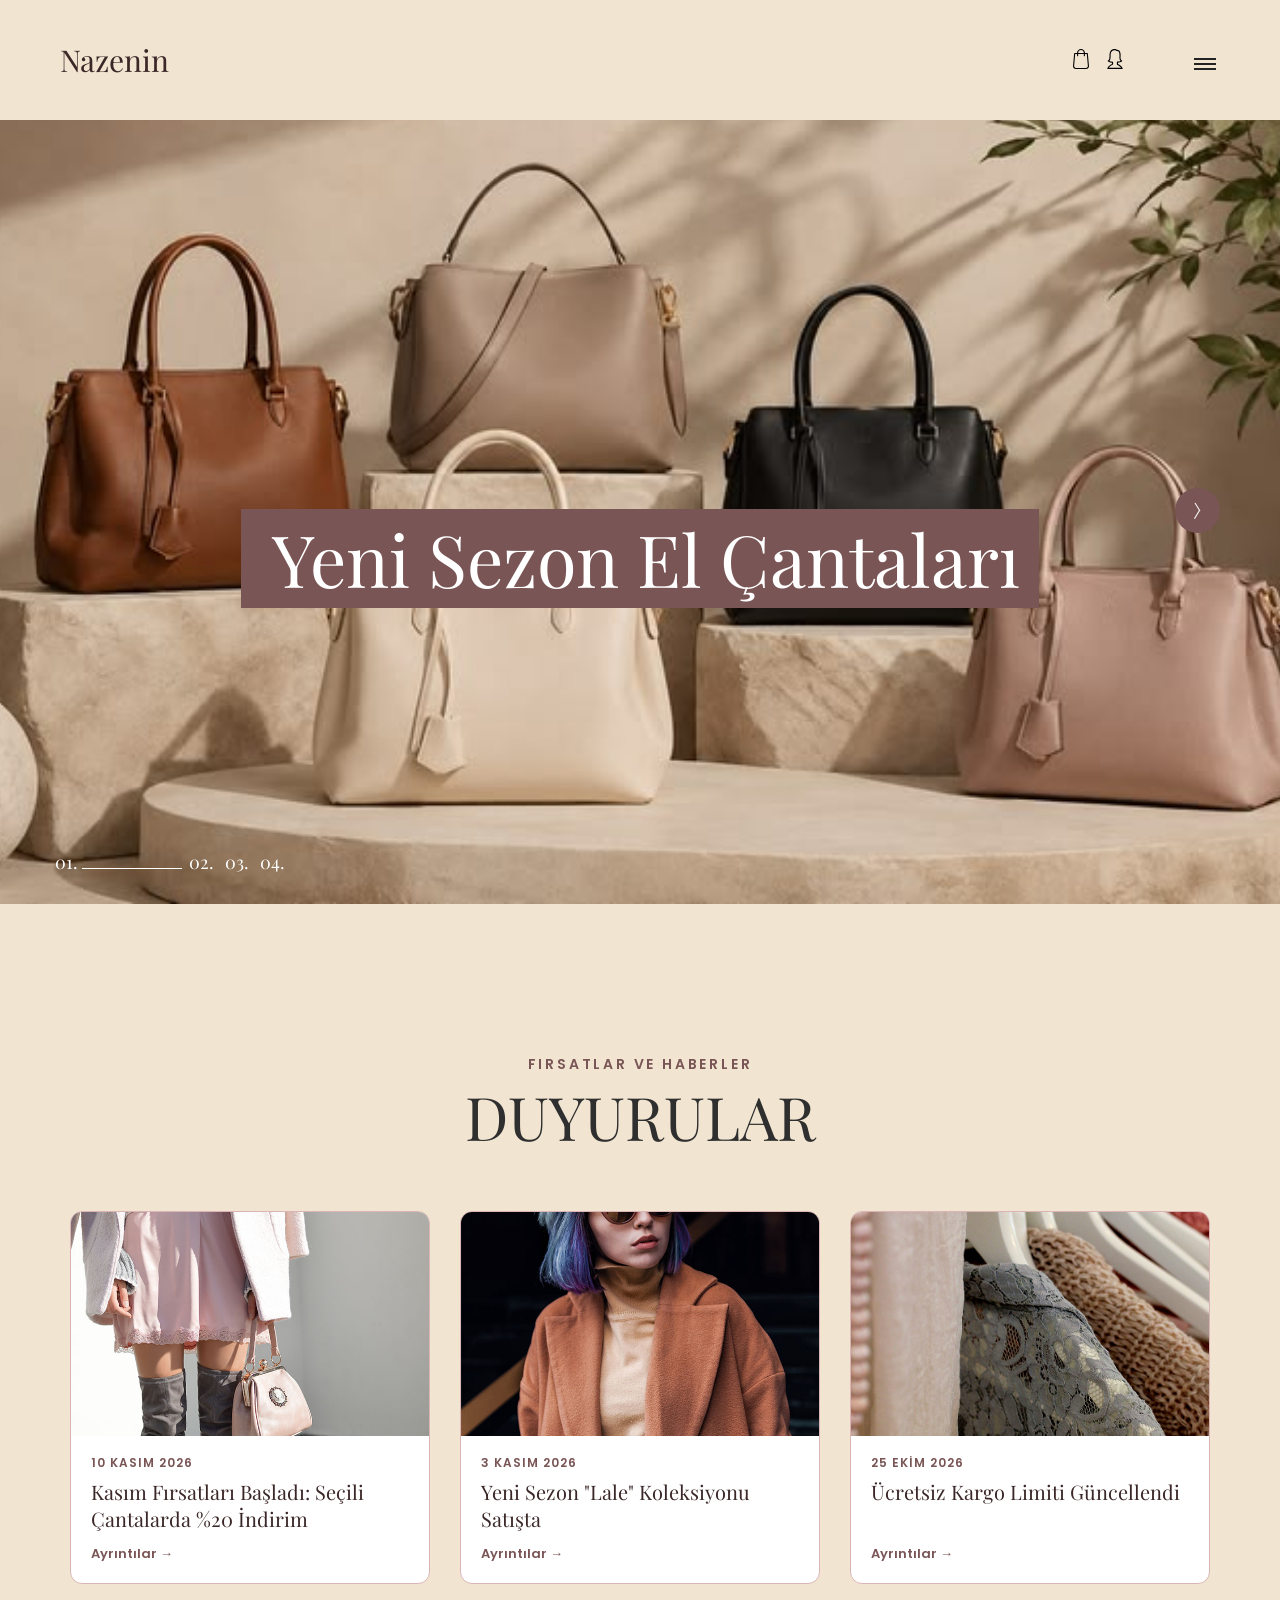
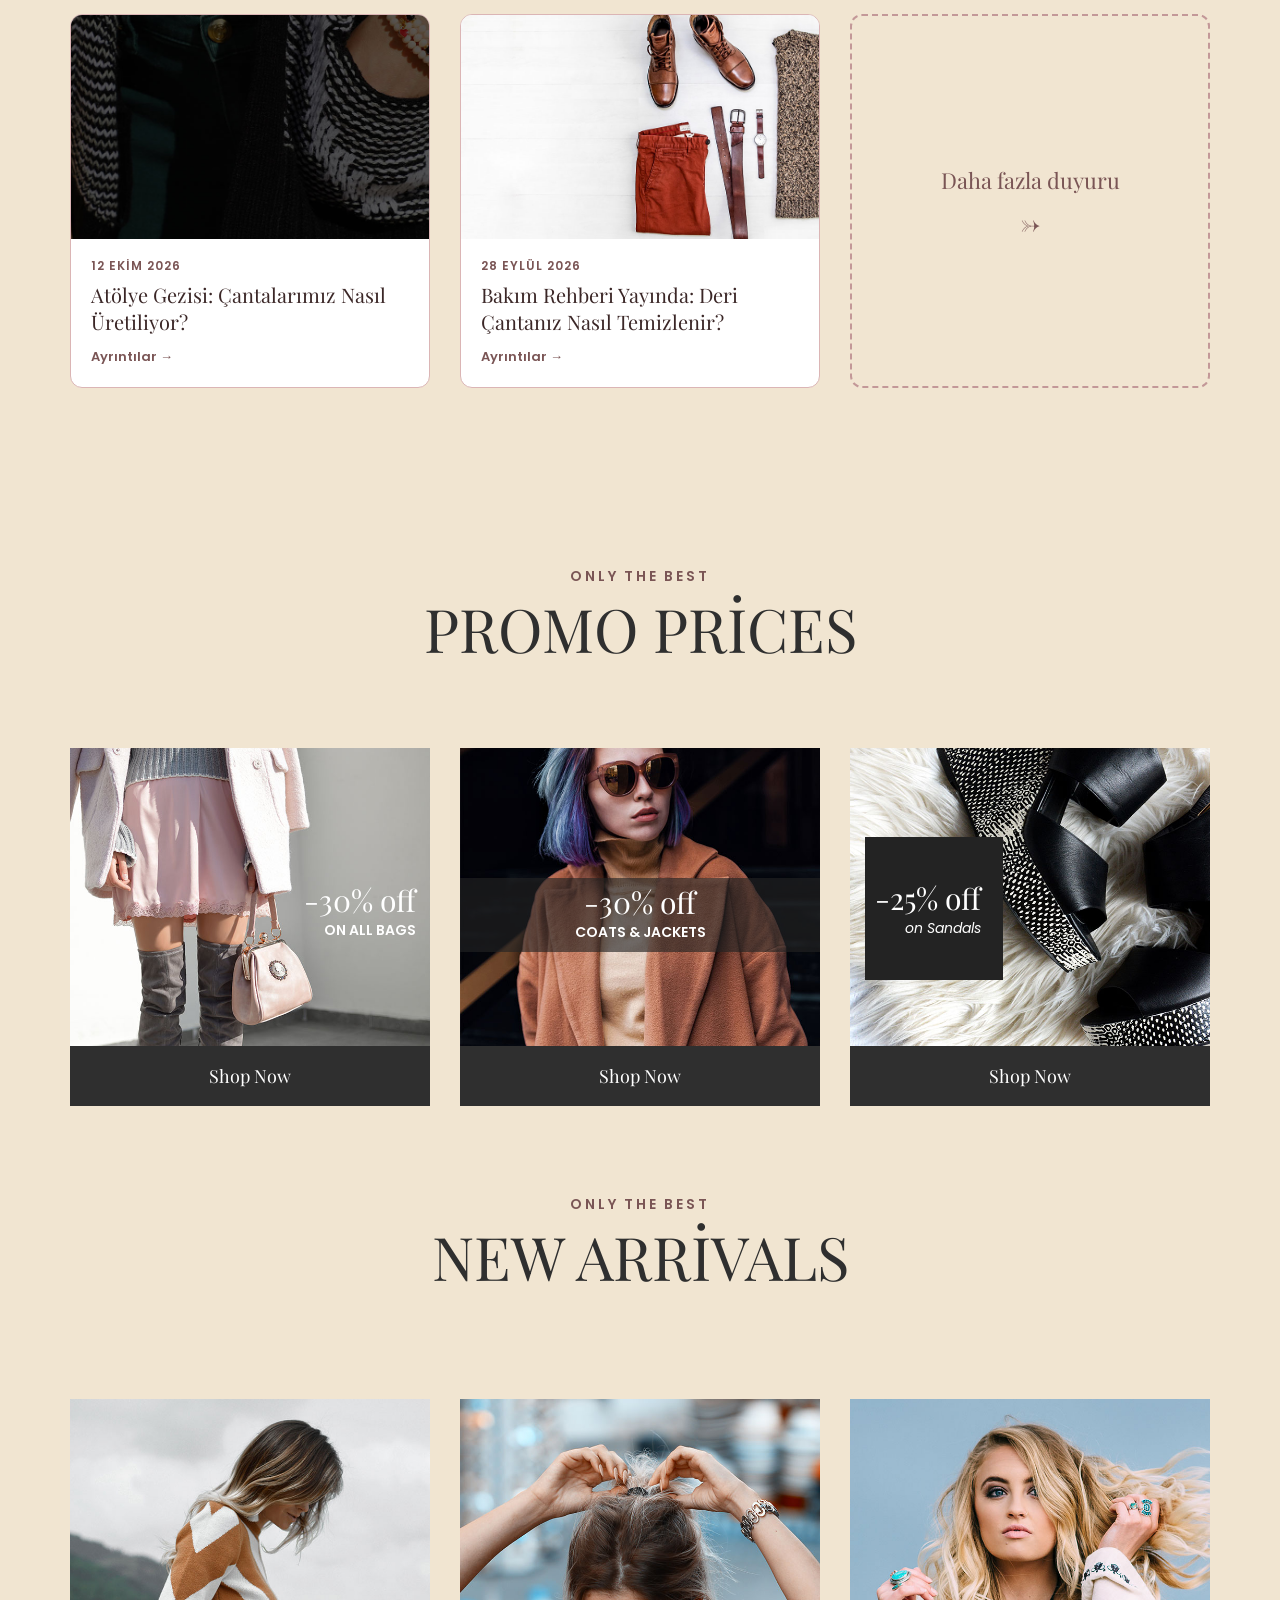
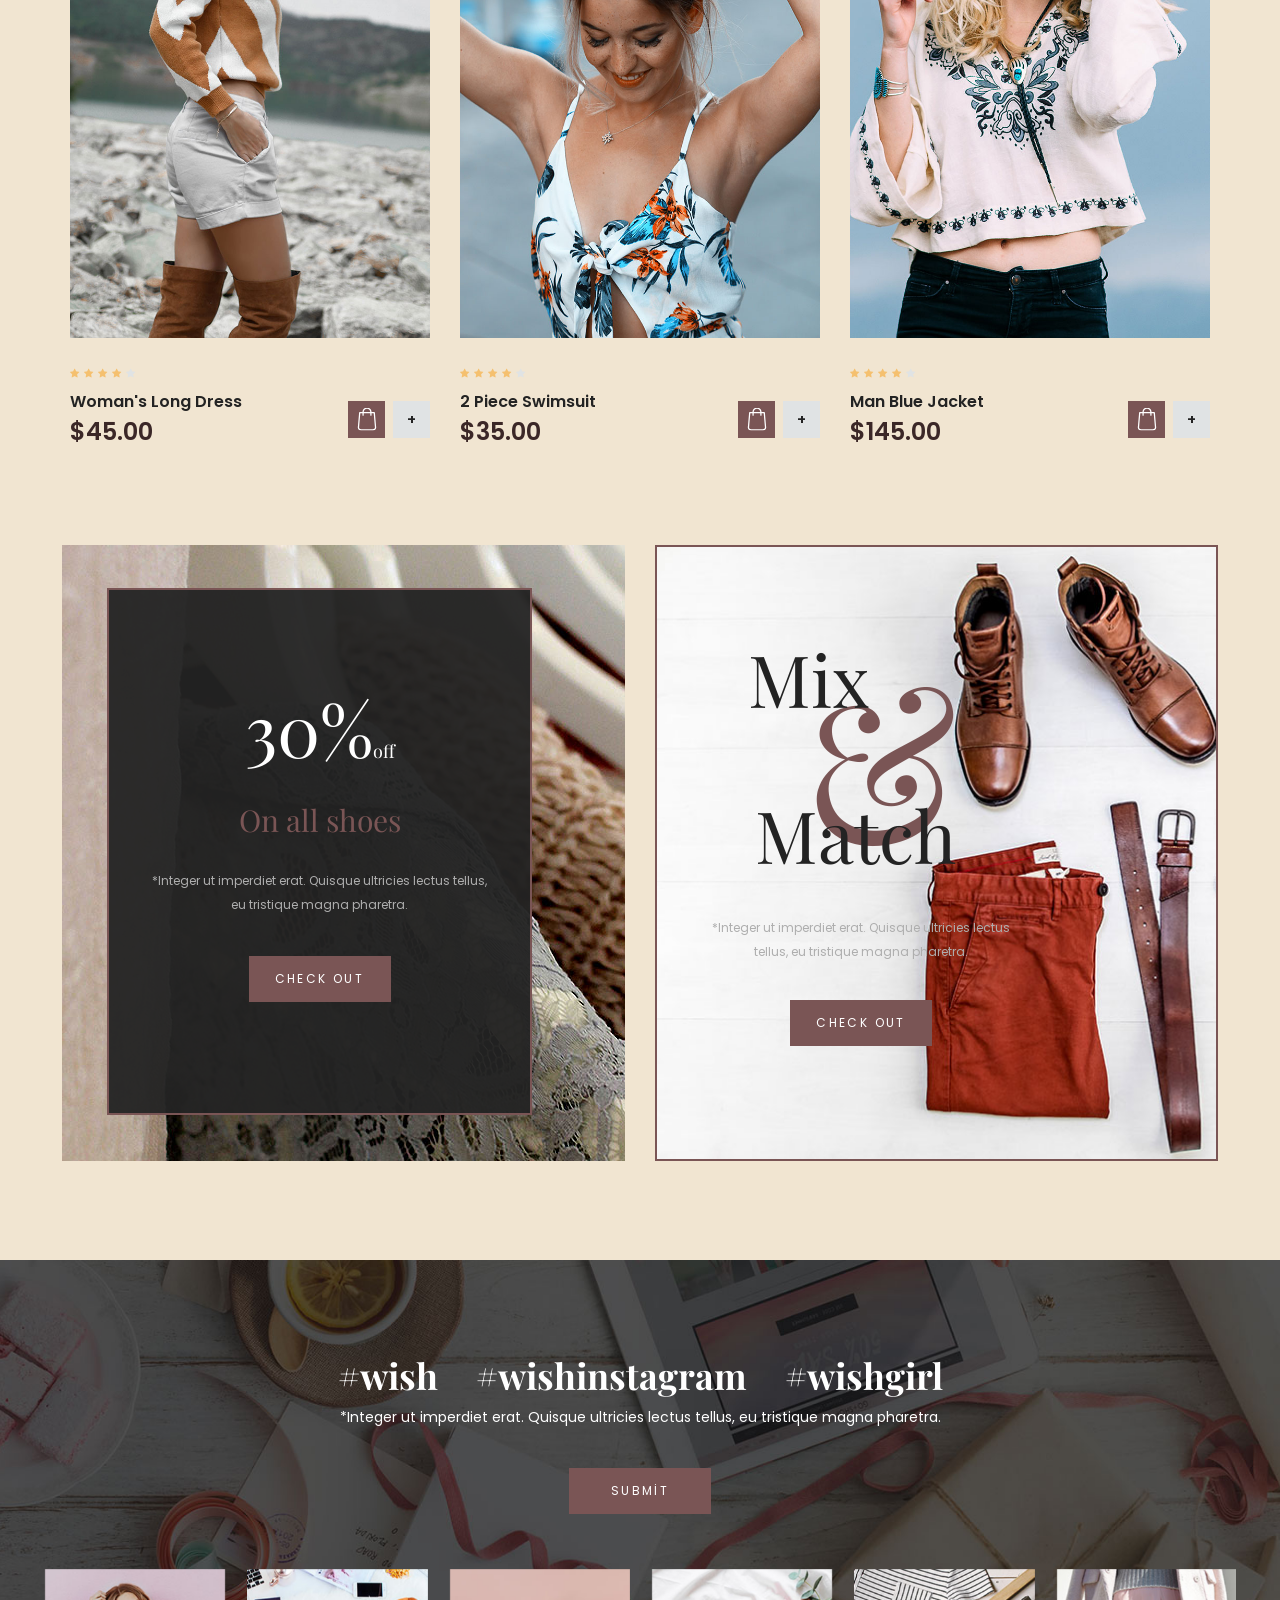
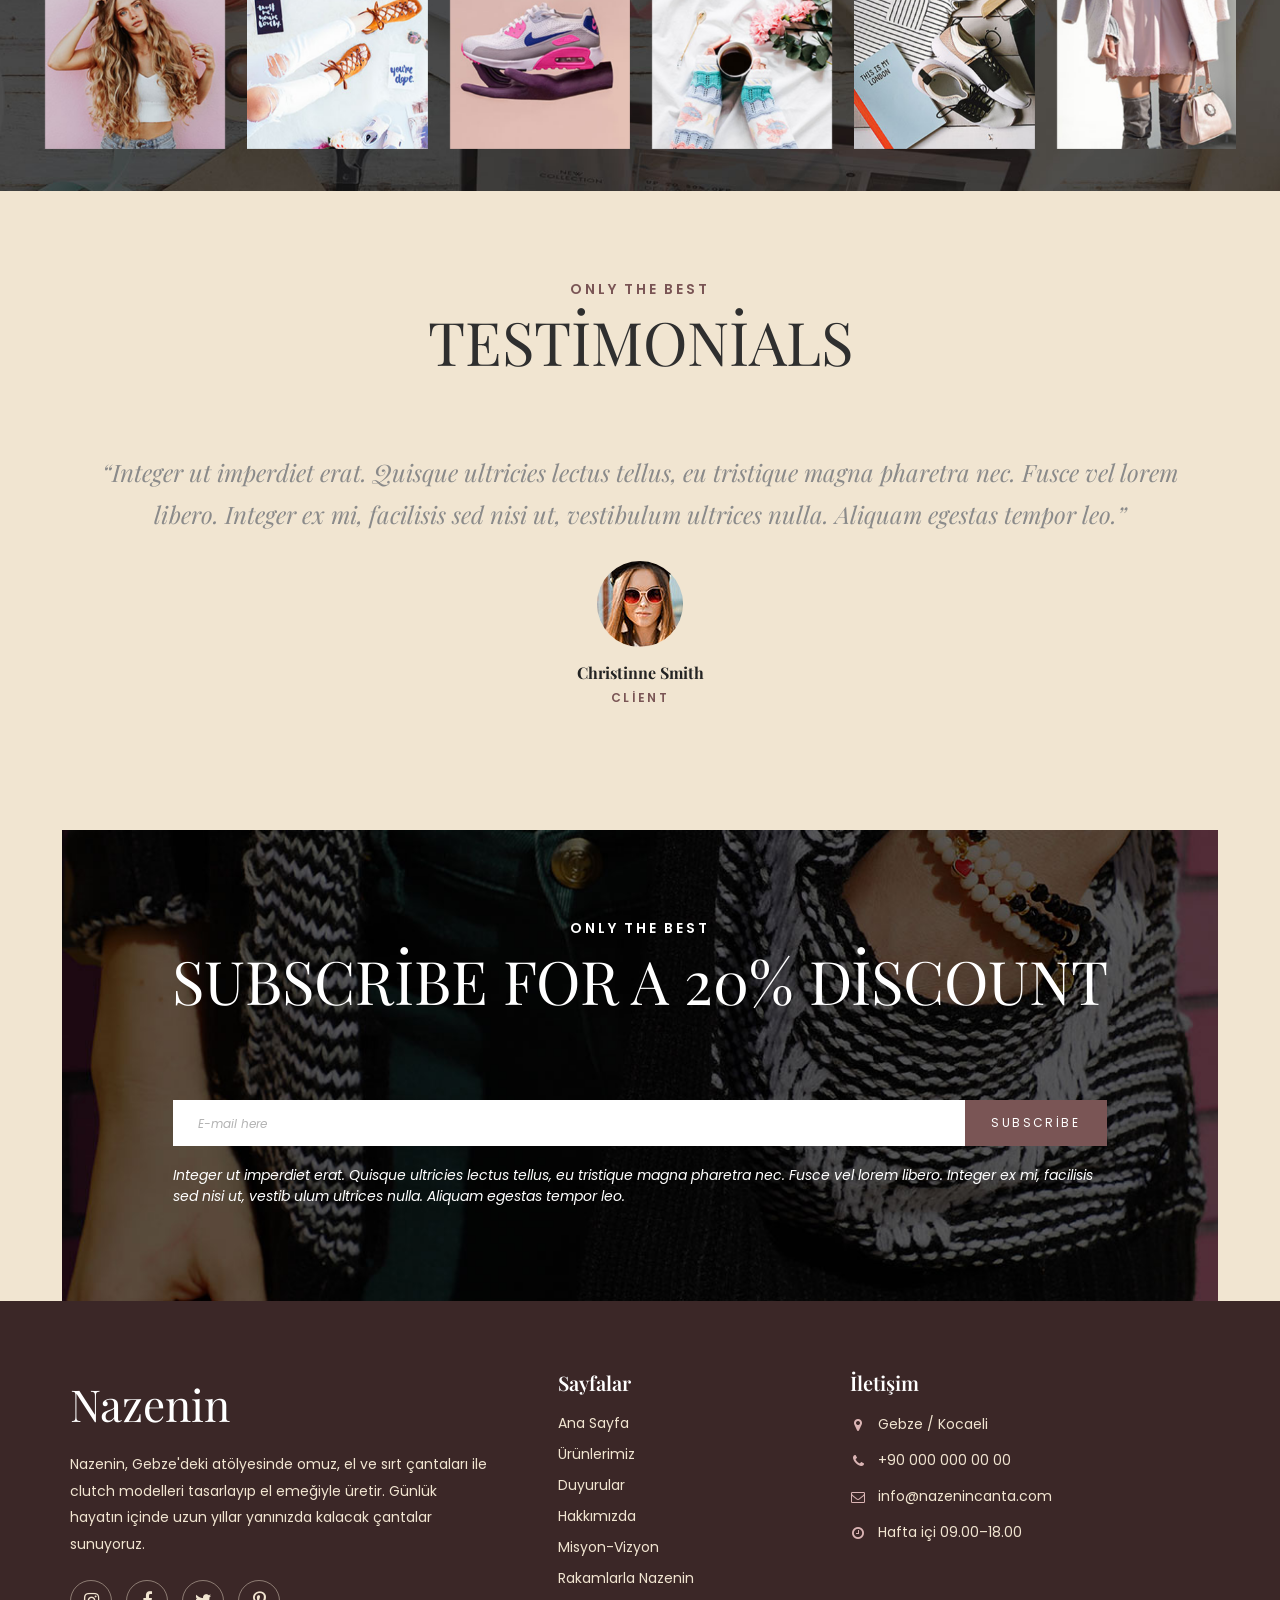
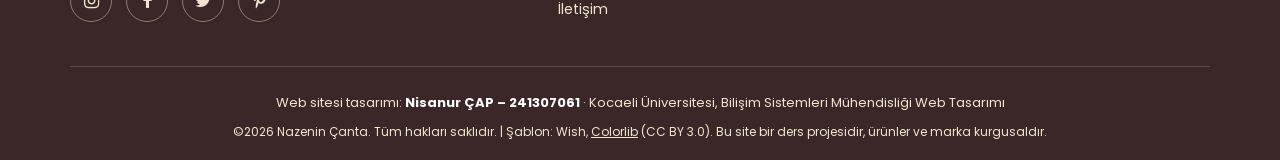
==== commit 15de9d5c: "Slider görselleri değiştirildi ilgili sayfalara bağlantısı yapıldı anasayfadaki duyurular kısmı düze" ====
--- a/index.html
+++ b/index.html
@@ -41,34 +41,49 @@
 				
 				<!-- Home Slider Item -->
 				<div class="owl-item">
-					<div class="home_slider_background" style="background-image:url(images/anasayfaresim_1.jpg)"></div>
+					<div class="home_slider_background" style="background-image:url(images/anasayfael.jpg)"></div>
 					<div class="home_slider_content">
-						<div class="home_slider_content_inner">
-							<div class="home_slider_subtitle">Promo Prices</div>
-							<div class="home_slider_title">New Collection</div>
-						</div>	
+						<a href="urun_el.html" aria-label="El Çantası ürün detayına git">
+							<div class="home_slider_content_inner">
+								<div class="home_slider_title">Yeni Sezon El Çantaları</div>
+							</div>
+						</a>
 					</div>
 				</div>
 
 				<!-- Home Slider Item -->
 				<div class="owl-item">
-					<div class="home_slider_background" style="background-image:url(images/anasayfaresim_2.jpg)"></div>
+					<div class="home_slider_background" style="background-image:url(images/anasayfaomuz.jpg)"></div>
 					<div class="home_slider_content">
-						<div class="home_slider_content_inner">
-							<div class="home_slider_subtitle">Promo Prices</div>
-							<div class="home_slider_title">New Collection</div>
-						</div>	
+						<a href="urun_omuz.html" aria-label="Omuz Çantası ürün detayına git">
+							<div class="home_slider_content_inner">
+								<div class="home_slider_title">Yeni Sezon Omuz Çantaları</div>
+							</div>
+						</a>	
 					</div>
 				</div>
 
 				<!-- Home Slider Item -->
 				<div class="owl-item">
-					<div class="home_slider_background" style="background-image:url(images/anasayfaresim_3.jpg)"></div>
+					<div class="home_slider_background" style="background-image:url(images/anasayfasirt.jpg)"></div>
 					<div class="home_slider_content">
-						<div class="home_slider_content_inner">
-							<div class="home_slider_subtitle">Promo Prices</div>
-							<div class="home_slider_title">New Collection</div>
-						</div>	
+						<a href="urun_sirt.html" aria-label="Sırt Çantası ürün detayına git">
+							<div class="home_slider_content_inner">
+								<div class="home_slider_title">Yeni Sezon Sırt Çantaları</div>
+							</div>
+						</a>	
+					</div>
+				</div>
+
+				<!-- Home Slider Item -->
+				<div class="owl-item">
+					<div class="home_slider_background" style="background-image:url(images/anasayfacuzdan.jpg)"></div>
+					<div class="home_slider_content">
+						<a href="urun_cuzdan.html" aria-label="Cüzdan ürün detayına git">
+							<div class="home_slider_content_inner">
+								<div class="home_slider_title">Yeni Sezon Cüzdanlar</div>
+							</div>
+						</a>	
 					</div>
 				</div>
 
@@ -89,11 +104,118 @@
 									<li class="home_slider_custom_dot active">01.<div></div></li>
 									<li class="home_slider_custom_dot">02.<div></div></li>
 									<li class="home_slider_custom_dot">03.<div></div></li>
+									<li class="home_slider_custom_dot">04.<div></div></li>
 								</ul>
 							</div>
 						</div>
 					</div>
 				</div>		
+			</div>
+		</div>
+	</div>
+
+	<!-- Duyurular: EN YENİ 5 DUYURU (en yeniden eskiye) -->
+
+	<div class="duyurular">
+		<div class="container">
+			<div class="row">
+				<div class="col">
+					<div class="section_title_container text-center">
+						<div class="section_subtitle">fırsatlar ve haberler</div>
+						<div class="section_title">duyurular</div>
+					</div>
+				</div>
+			</div>
+			<div class="row" style="margin-top:50px">
+
+				<div class="col-md-6 col-lg-4">
+					<button type="button" class="duyuru_kart"
+						data-baslik="Kasım Fırsatları Başladı: Seçili Çantalarda %20 İndirim"
+						data-tarih="10 Kasım 2026"
+						data-resim="images/promo_1.jpg"
+						data-metin="Kasım ayı boyunca seçili omuz ve el çantalarında %20 indirim sizi bekliyor. İndirim sepette otomatik uygulanır. Kampanya stoklarla sınırlıdır ve diğer kampanyalarla birleştirilemez."
+						data-ekler='[{"ad":"kampanya-sartlari.pdf","url":"#"}]'>
+						<span class="duyuru_resim"><img src="images/promo_1.jpg" alt=""></span>
+						<span class="duyuru_icerik">
+							<span class="duyuru_tarih">10 Kasım 2026</span>
+							<span class="duyuru_baslik">Kasım Fırsatları Başladı: Seçili Çantalarda %20 İndirim</span>
+							<span class="duyuru_detay">Ayrıntılar →</span>
+						</span>
+					</button>
+				</div>
+
+				<div class="col-md-6 col-lg-4">
+					<button type="button" class="duyuru_kart"
+						data-baslik="Yeni Sezon &quot;Lale&quot; Koleksiyonu Satışta"
+						data-tarih="3 Kasım 2026"
+						data-resim="images/promo_2.jpg"
+						data-metin="İlkbahar renklerinden ilham alan Lale koleksiyonu; clutch, cüzdan ve mini çanta modelleriyle mağazamızda ve internet sitemizde. Lookbook dosyasını aşağıdaki bağlantıdan indirebilirsiniz."
+						data-ekler='[{"ad":"lale-lookbook.pdf","url":"#"},{"ad":"lale-urun-listesi.docx","url":"#"}]'>
+						<span class="duyuru_resim"><img src="images/promo_2.jpg" alt=""></span>
+						<span class="duyuru_icerik">
+							<span class="duyuru_tarih">3 Kasım 2026</span>
+							<span class="duyuru_baslik">Yeni Sezon "Lale" Koleksiyonu Satışta</span>
+							<span class="duyuru_detay">Ayrıntılar →</span>
+						</span>
+					</button>
+				</div>
+
+				<div class="col-md-6 col-lg-4">
+					<button type="button" class="duyuru_kart"
+						data-baslik="Ücretsiz Kargo Limiti Güncellendi"
+						data-tarih="25 Ekim 2026"
+						data-resim="images/extra_1.jpg"
+						data-metin="Ekim ayı itibarıyla 750 TL ve üzeri alışverişlerde kargo ücretsizdir. Türkiye genelinde siparişler 1–3 iş günü içinde kargoya verilir."
+						data-ekler='[]'>
+						<span class="duyuru_resim"><img src="images/extra_1.jpg" alt=""></span>
+						<span class="duyuru_icerik">
+							<span class="duyuru_tarih">25 Ekim 2026</span>
+							<span class="duyuru_baslik">Ücretsiz Kargo Limiti Güncellendi</span>
+							<span class="duyuru_detay">Ayrıntılar →</span>
+						</span>
+					</button>
+				</div>
+
+				<div class="col-md-6 col-lg-4">
+					<button type="button" class="duyuru_kart"
+						data-baslik="Atölye Gezisi: Çantalarımız Nasıl Üretiliyor?"
+						data-tarih="12 Ekim 2026"
+						data-resim="images/newsletter.jpg"
+						data-metin="Üniversite öğrencileri ve tasarım meraklıları için ücretsiz atölye gezisi düzenliyoruz. Katılım için kayıt formunu doldurmanız yeterli. Kontenjan 20 kişiyle sınırlıdır."
+						data-ekler='[{"ad":"atolye-kayit-formu.docx","url":"#"}]'>
+						<span class="duyuru_resim"><img src="images/newsletter.jpg" alt=""></span>
+						<span class="duyuru_icerik">
+							<span class="duyuru_tarih">12 Ekim 2026</span>
+							<span class="duyuru_baslik">Atölye Gezisi: Çantalarımız Nasıl Üretiliyor?</span>
+							<span class="duyuru_detay">Ayrıntılar →</span>
+						</span>
+					</button>
+				</div>
+
+				<div class="col-md-6 col-lg-4">
+					<button type="button" class="duyuru_kart"
+						data-baslik="Bakım Rehberi Yayında: Deri Çantanız Nasıl Temizlenir?"
+						data-tarih="28 Eylül 2026"
+						data-resim="images/extra_2.jpg"
+						data-metin="Çantanızın ömrünü uzatmak için hazırladığımız bakım rehberinde nem, leke ve depolama konusunda pratik ipuçları bulabilirsiniz. Rehber PDF olarak indirilebilir."
+						data-ekler='[{"ad":"canta-bakim-rehberi.pdf","url":"#"}]'>
+						<span class="duyuru_resim"><img src="images/extra_2.jpg" alt=""></span>
+						<span class="duyuru_icerik">
+							<span class="duyuru_tarih">28 Eylül 2026</span>
+							<span class="duyuru_baslik">Bakım Rehberi Yayında: Deri Çantanız Nasıl Temizlenir?</span>
+							<span class="duyuru_detay">Ayrıntılar →</span>
+						</span>
+					</button>
+				</div>
+
+				<!-- "Daha fazla" kartı: tüm duyuruların olduğu sayfaya gider -->
+				<div class="col-md-6 col-lg-4">
+					<a class="duyuru_daha_fazla" href="duyurular.html">
+						<span>Daha fazla duyuru</span>
+						<span class="duyuru_daha_ok" aria-hidden="true">→</span>
+					</a>
+				</div>
+
 			</div>
 		</div>
 	</div>
@@ -436,6 +558,28 @@
 
 	<div id="site-footer"></div>
 
+	<div class="modal fade" id="duyuruModal" tabindex="-1" role="dialog" aria-labelledby="duyuruBaslik" aria-hidden="true">
+	<div class="modal-dialog modal-lg modal-dialog-centered" role="document">
+		<div class="modal-content">
+			<div class="modal-header">
+				<div>
+					<div class="duyuru_tarih" id="duyuruTarih"></div>
+					<h2 class="modal-title" id="duyuruBaslik"></h2>
+				</div>
+				<button type="button" class="close" data-dismiss="modal" aria-label="Kapat"><span aria-hidden="true">&times;</span></button>
+			</div>
+			<div class="modal-body">
+				<img id="duyuruResim" class="duyuru_modal_resim" src="" alt="">
+				<p id="duyuruMetin"></p>
+				<div id="duyuruEkler"></div>
+			</div>
+			<div class="modal-footer">
+				<button type="button" class="button_kapat" data-dismiss="modal">Kapat</button>
+			</div>
+		</div>
+	</div>
+</div>
+
 </div>
 
 <script src="js/jquery-3.2.1.min.js"></script>
@@ -448,5 +592,23 @@
 <script src="js/layout.js"></script>
 <script src="js/custom.js"></script>
 
+<script>
+	// Karta tıklanınca modal'ı kartın data-* bilgileriyle doldur ve aç
+	$(function () {
+		$('.duyuru_kart').on('click', function () {
+			var d = $(this).data();
+			$('#duyuruBaslik').text(d.baslik);
+			$('#duyuruTarih').text(d.tarih);
+			$('#duyuruResim').attr('src', d.resim).attr('alt', '');
+			$('#duyuruMetin').text(d.metin);
+			var ekler = $('#duyuruEkler').empty();
+			(d.ekler || []).forEach(function (e) {
+				ekler.append($('<a class="duyuru_ek" target="_blank" rel="noopener"></a>').attr('href', e.url).text(e.ad));
+			});
+			$('#duyuruModal').modal('show');
+		});
+	});
+</script>
+
 </body>
 </html>
--- a/styles/nazenin.css
+++ b/styles/nazenin.css
@@ -197,4 +197,52 @@
 /* ---------- 7. URUN FIYAT RENGI ---------- */
 .product_price {
   color: var(--renk-yazi) !important;
-}+}
+/* ---------- 8. DUYURULAR SAYFASI ---------- */
+/* Sabit header (fixed) altindan baslamasi icin ust ic bosluk */
+.duyurular {padding-top: 150px !important;padding-bottom: 60px;}
+
+@media (max-width: 991px) {.duyurular {padding-top: 110px !important;}}
+
+.duyurular .row > [class*="col-"]{ margin-bottom: 30px;}   /* kartlar arasi bosluk */
+.duyuru_kart{
+  display: flex; flex-direction: column; width: 100%; height: 100%;
+  padding: 0; margin: 0 ; text-align: left; cursor: pointer;
+  background: #FFFFFF; border: 1px solid var(--renk-acik); border-radius: 12px; overflow: hidden;
+  font-family: var(--font-metin); color: var(--renk-yazi);
+  transition: transform .25s ease, box-shadow .25s ease;
+}
+.duyuru_kart:hover{ transform: translateY(-6px); box-shadow: 0 12px 28px rgba(59,39,39,.15); }
+.duyuru_resim{ display: block; aspect-ratio: 16 / 10; overflow: hidden; background: var(--renk-acik); }
+.duyuru_resim img{ width: 100%; height: 100%; object-fit: cover; transition: transform .5s ease; }
+.duyuru_kart:hover .duyuru_resim img{ transform: scale(1.06); }
+.duyuru_icerik{ display: flex; flex-direction: column; flex: 1; padding: 18px 20px 20px; }
+.duyuru_tarih{ font-size: 12px; font-weight: 600; letter-spacing: .08em; text-transform: uppercase; color: var(--renk-ana-koyu); }
+.duyuru_baslik{ font-family: var(--font-baslik); font-size: 20px; line-height: 1.35; margin: 6px 0 12px; color: var(--renk-yazi); flex: 1; }
+.duyuru_detay{ font-size: 13px; font-weight: 600; color: var(--renk-ana-koyu); }
+
+/* modal */
+.modal-content{ background: var(--renk-zemin); border: 0; border-radius: 14px; overflow: hidden; }
+.modal-title{ font-family: var(--font-baslik); font-size: 24px; color: var(--renk-yazi); }
+.duyuru_modal_resim{ width: 100%; max-height: 300px; object-fit: cover; border-radius: 10px; margin-bottom: 18px; }
+.duyuru_ek{
+  display: inline-block; margin: 0 8px 8px 0; padding: 8px 16px; border-radius: 999px;
+  background: var(--renk-acik); color: var(--renk-yazi); font-size: 13px;
+}
+.duyuru_ek::before{ content: "\f0c6"; font-family: FontAwesome; margin-right: 8px; }
+.duyuru_ek:hover{ background: var(--renk-ana-koyu); color: #FFFFFF; }
+.button_kapat{
+  padding: 10px 26px; border: 0; border-radius: 3px; cursor: pointer;
+  background: var(--renk-ana-koyu); color: #FFFFFF; font-size: 12px; letter-spacing: .1em; text-transform: uppercase;
+}
+/* ---------- 9. ANA SAYFA: "Daha fazla duyuru" karti ---------- */
+.duyuru_daha_fazla{
+  display: flex; flex-direction: column; align-items: center; justify-content: center;
+  height: 100%; min-height: 220px; text-align: center; gap: 10px;
+  border: 2px dashed var(--renk-vurgu); border-radius: 12px;
+  font-family: var(--font-baslik); font-size: 22px; color: var(--renk-ana-koyu);
+  transition: all .25s ease;
+}
+.duyuru_daha_fazla:hover{ background: var(--renk-ana-koyu); border-color: var(--renk-ana-koyu); color: #FFFFFF; }
+.duyuru_daha_ok{ font-size: 30px; line-height: 1; transition: transform .25s ease; }
+.duyuru_daha_fazla:hover .duyuru_daha_ok{ transform: translateX(6px); }
